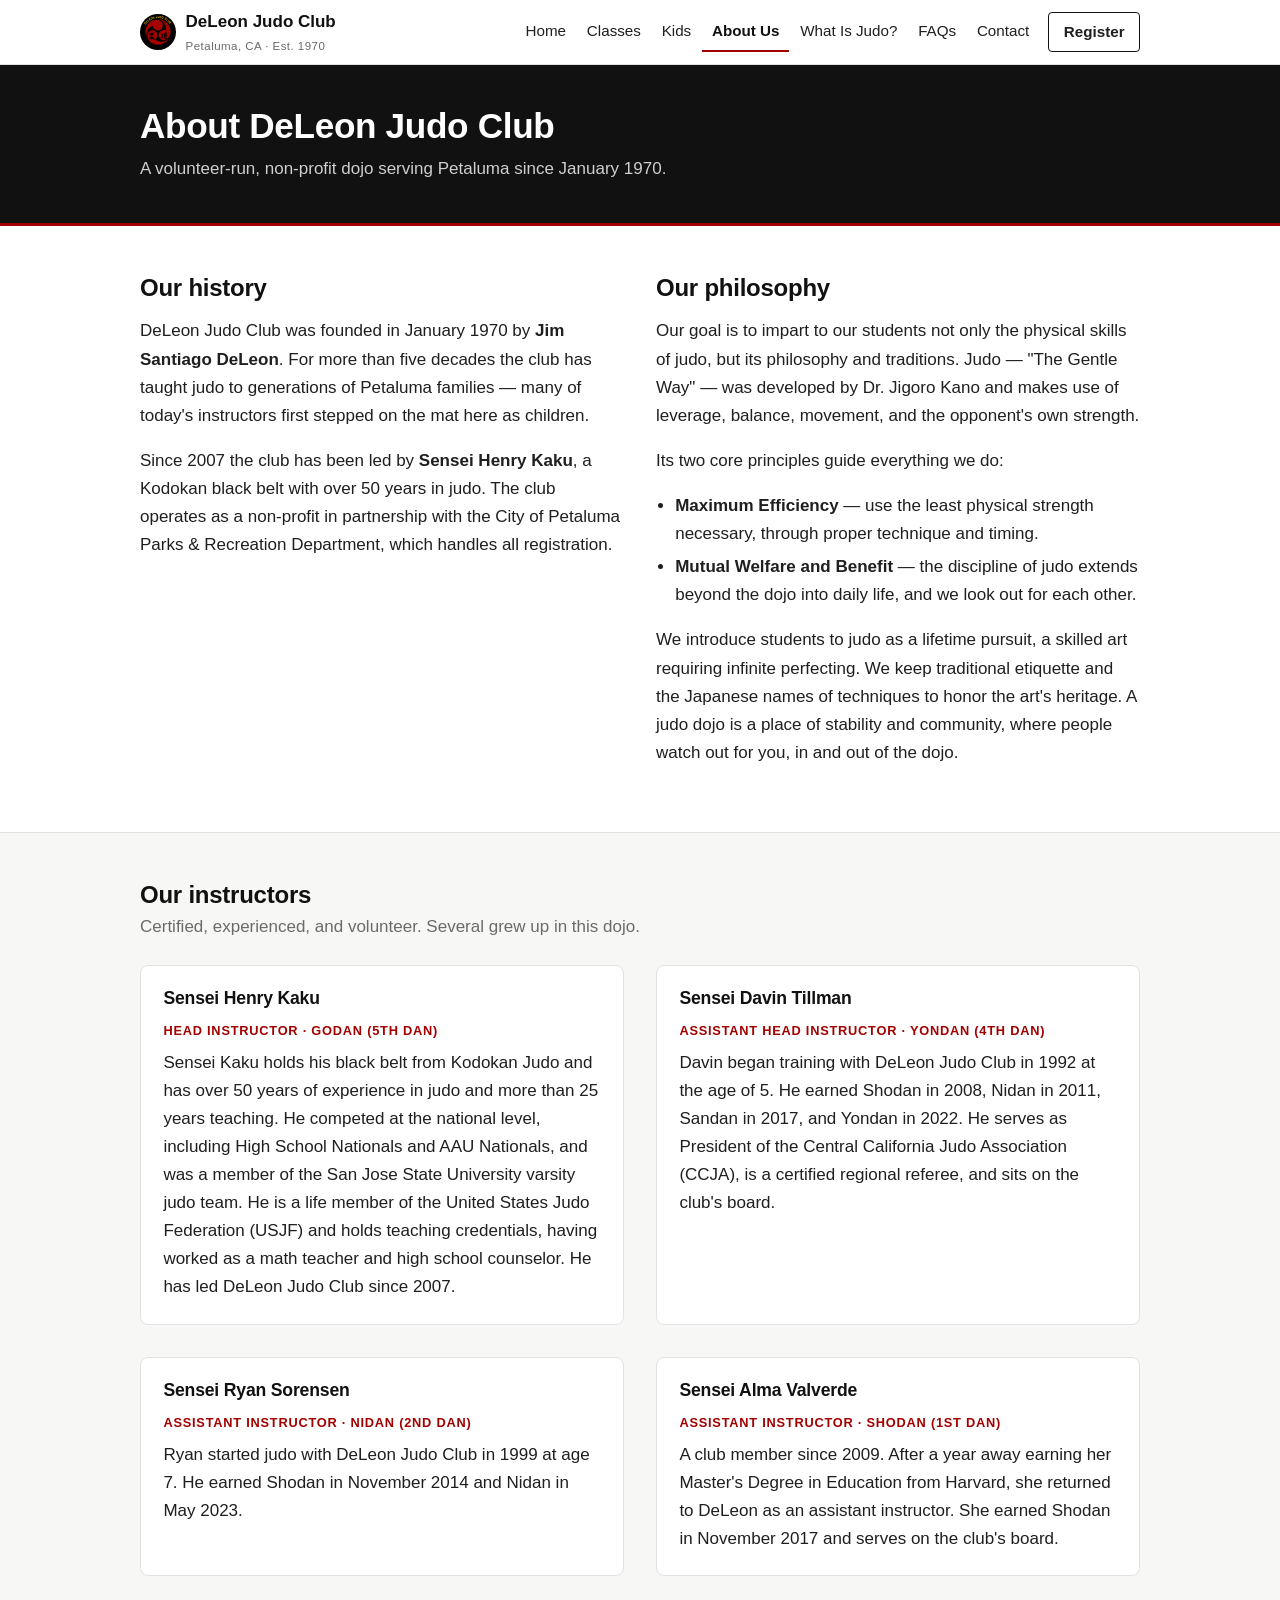
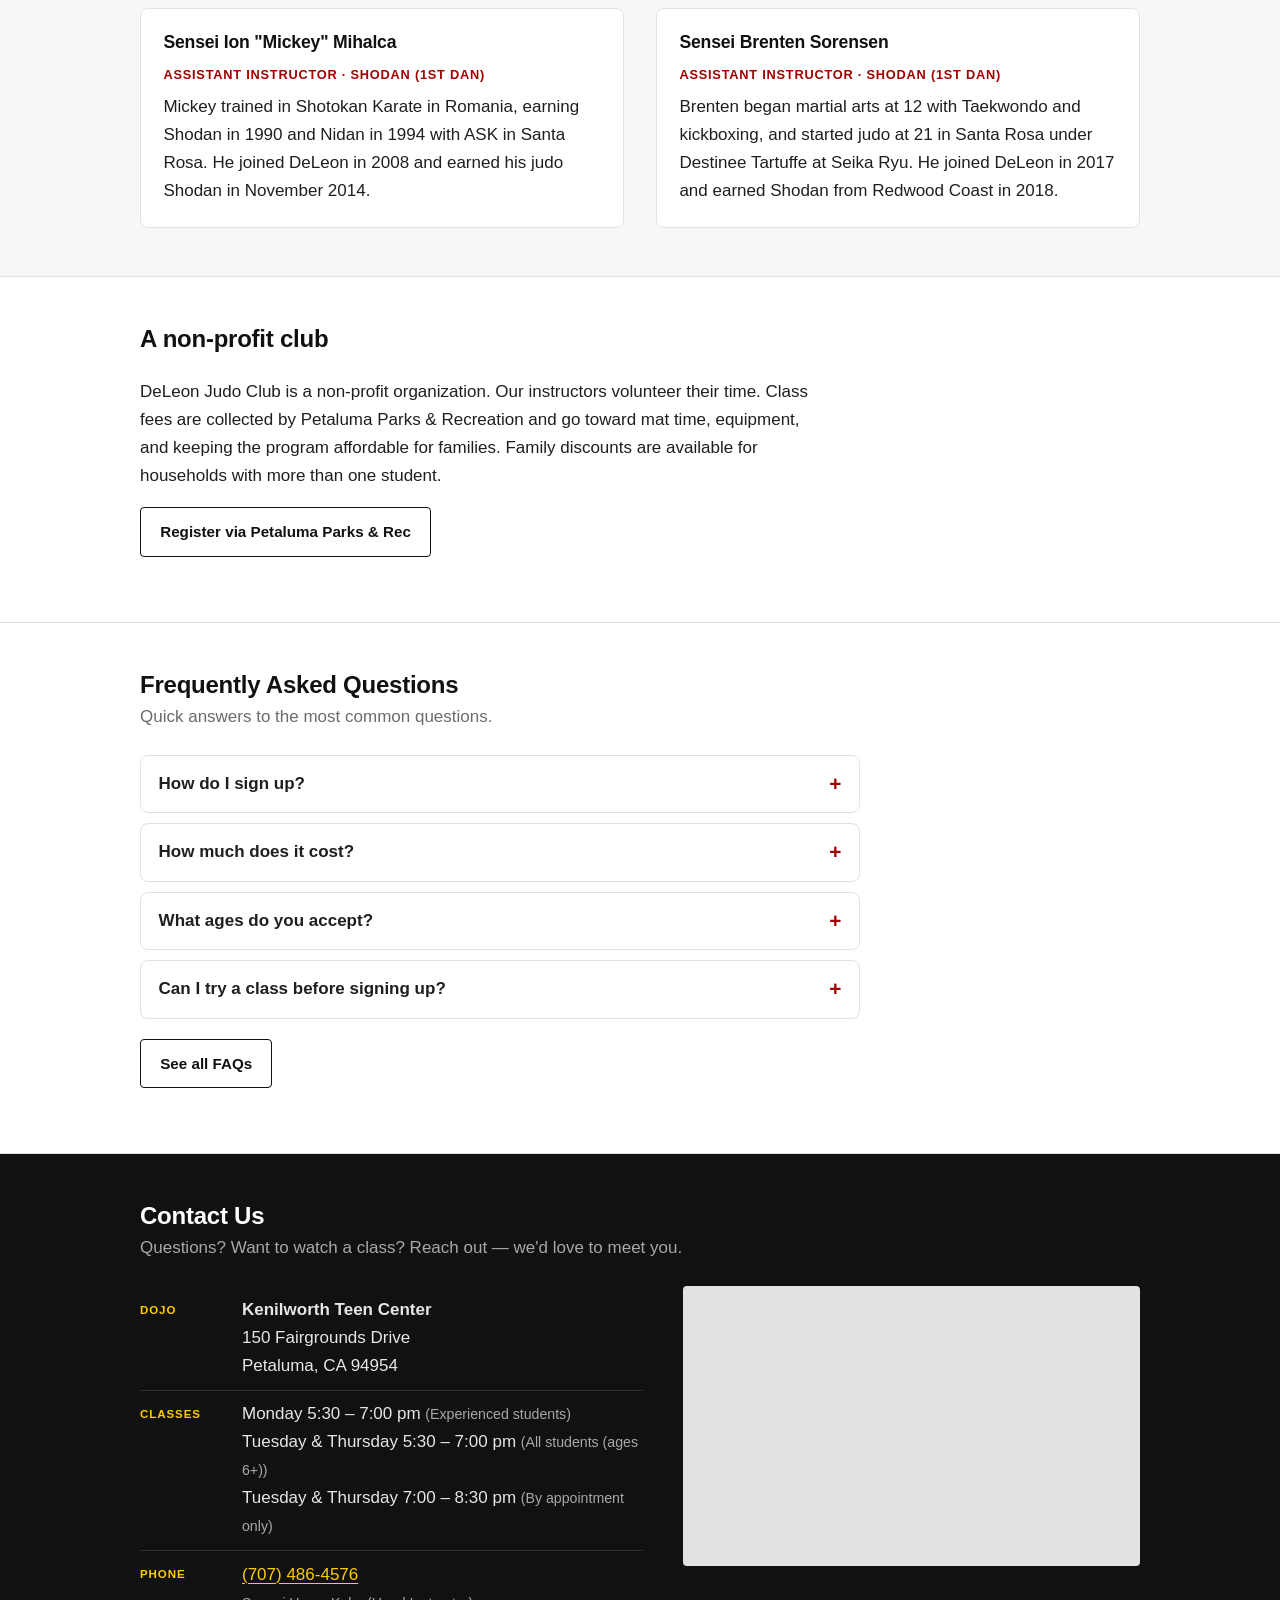
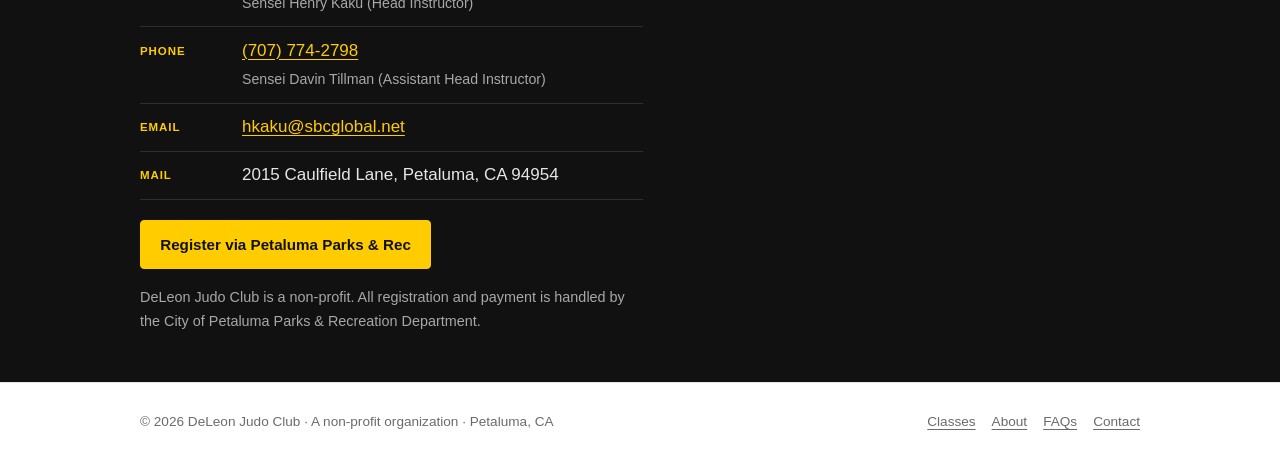
==== about.html @ f579606a "DeLeon Judo Club website: static HTML/CSS/JS" ====
<!DOCTYPE html>
<html lang="en">
<head>
  <meta charset="UTF-8">
  <meta name="viewport" content="width=device-width, initial-scale=1.0">
  <title>About Us — DeLeon Judo Club</title>
  <meta name="description" content="The history, philosophy, and instructors of DeLeon Judo Club, a non-profit judo dojo serving Petaluma, CA since 1970.">
  <link rel="icon" href="public/logo.svg" type="image/svg+xml">
  <link rel="stylesheet" href="css/styles.css">
</head>
<body>

<header class="site-header">
  <div class="wrap">
    <a class="brand" href="index.html">
      <img src="public/logo.svg" alt="DeLeon Judo Club logo">
      <span>DeLeon Judo Club<small>Petaluma, CA · Est. 1970</small></span>
    </a>
    <button class="nav-toggle" aria-expanded="false" aria-controls="site-nav">Menu</button>
    <nav class="site-nav" id="site-nav" aria-label="Main">
      <ul>
        <li><a href="index.html">Home</a></li>
        <li><a href="classes.html">Classes</a></li>
        <li><a href="kids.html">Kids</a></li>
        <li><a href="about.html">About Us</a></li>
        <li><a href="what-is-judo.html">What Is Judo?</a></li>
        <li><a href="faq.html">FAQs</a></li>
        <li><a href="contact.html">Contact</a></li>
        <li><a class="nav-cta" data-register href="https://secure.rec1.com/CA/petaluma-ca/catalog">Register</a></li>
      </ul>
    </nav>
  </div>
</header>

<main>
  <div class="page-head">
    <div class="wrap">
      <h1>About DeLeon Judo Club</h1>
      <p>A volunteer-run, non-profit dojo serving Petaluma since January 1970.</p>
    </div>
  </div>

  <section>
    <div class="wrap">
      <div class="grid grid-2" style="align-items:start">
        <div class="prose">
          <h2>Our history</h2>
          <p>DeLeon Judo Club was founded in January 1970 by <strong>Jim Santiago DeLeon</strong>. For more than five decades the club has taught judo to generations of Petaluma families — many of today's instructors first stepped on the mat here as children.</p>
          <p>Since 2007 the club has been led by <strong>Sensei Henry Kaku</strong>, a Kodokan black belt with over 50 years in judo. The club operates as a non-profit in partnership with the City of Petaluma Parks &amp; Recreation Department, which handles all registration.</p>
        </div>
        <div class="prose">
          <h2>Our philosophy</h2>
          <p>Our goal is to impart to our students not only the physical skills of judo, but its philosophy and traditions. Judo — "The Gentle Way" — was developed by Dr. Jigoro Kano and makes use of leverage, balance, movement, and the opponent's own strength.</p>
          <p>Its two core principles guide everything we do:</p>
          <ul>
            <li><strong>Maximum Efficiency</strong> — use the least physical strength necessary, through proper technique and timing.</li>
            <li><strong>Mutual Welfare and Benefit</strong> — the discipline of judo extends beyond the dojo into daily life, and we look out for each other.</li>
          </ul>
          <p>We introduce students to judo as a lifetime pursuit, a skilled art requiring infinite perfecting. We keep traditional etiquette and the Japanese names of techniques to honor the art's heritage. A judo dojo is a place of stability and community, where people watch out for you, in and out of the dojo.</p>
        </div>
      </div>
    </div>
  </section>

  <section class="alt">
    <div class="wrap">
      <div class="section-title">
        <h2>Our instructors</h2>
        <p>Certified, experienced, and volunteer. Several grew up in this dojo.</p>
      </div>
      <div class="grid grid-2">
        <div class="card">
          <h3>Sensei Henry Kaku</h3>
          <p class="rank">Head Instructor · Godan (5th Dan)</p>
          <p>Sensei Kaku holds his black belt from Kodokan Judo and has over 50 years of experience in judo and more than 25 years teaching. He competed at the national level, including High School Nationals and AAU Nationals, and was a member of the San Jose State University varsity judo team. He is a life member of the United States Judo Federation (USJF) and holds teaching credentials, having worked as a math teacher and high school counselor. He has led DeLeon Judo Club since 2007.</p>
        </div>
        <div class="card">
          <h3>Sensei Davin Tillman</h3>
          <p class="rank">Assistant Head Instructor · Yondan (4th Dan)</p>
          <p>Davin began training with DeLeon Judo Club in 1992 at the age of 5. He earned Shodan in 2008, Nidan in 2011, Sandan in 2017, and Yondan in 2022. He serves as President of the Central California Judo Association (CCJA), is a certified regional referee, and sits on the club's board.</p>
        </div>
        <div class="card">
          <h3>Sensei Ryan Sorensen</h3>
          <p class="rank">Assistant Instructor · Nidan (2nd Dan)</p>
          <p>Ryan started judo with DeLeon Judo Club in 1999 at age 7. He earned Shodan in November 2014 and Nidan in May 2023.</p>
        </div>
        <div class="card">
          <h3>Sensei Alma Valverde</h3>
          <p class="rank">Assistant Instructor · Shodan (1st Dan)</p>
          <p>A club member since 2009. After a year away earning her Master's Degree in Education from Harvard, she returned to DeLeon as an assistant instructor. She earned Shodan in November 2017 and serves on the club's board.</p>
        </div>
        <div class="card">
          <h3>Sensei Ion "Mickey" Mihalca</h3>
          <p class="rank">Assistant Instructor · Shodan (1st Dan)</p>
          <p>Mickey trained in Shotokan Karate in Romania, earning Shodan in 1990 and Nidan in 1994 with ASK in Santa Rosa. He joined DeLeon in 2008 and earned his judo Shodan in November 2014.</p>
        </div>
        <div class="card">
          <h3>Sensei Brenten Sorensen</h3>
          <p class="rank">Assistant Instructor · Shodan (1st Dan)</p>
          <p>Brenten began martial arts at 12 with Taekwondo and kickboxing, and started judo at 21 in Santa Rosa under Destinee Tartuffe at Seika Ryu. He joined DeLeon in 2017 and earned Shodan from Redwood Coast in 2018.</p>
        </div>
      </div>
    </div>
  </section>

  <section>
    <div class="wrap">
      <div class="section-title"><h2>A non-profit club</h2></div>
      <div class="prose">
        <p>DeLeon Judo Club is a non-profit organization. Our instructors volunteer their time. Class fees are collected by Petaluma Parks &amp; Recreation and go toward mat time, equipment, and keeping the program affordable for families. Family discounts are available for households with more than one student.</p>
        <p><a class="btn btn-outline" data-register href="https://secure.rec1.com/CA/petaluma-ca/catalog">Register via Petaluma Parks &amp; Rec</a></p>
      </div>
    </div>
  </section>

  <section id="faq" data-limit="4"></section>
  <section id="contact" class="dark"></section>
</main>

<footer class="site-footer">
  <div class="wrap">
    <div>© <span data-year>2026</span> DeLeon Judo Club · A non-profit organization · Petaluma, CA</div>
    <ul>
      <li><a href="classes.html">Classes</a></li>
      <li><a href="about.html">About</a></li>
      <li><a href="faq.html">FAQs</a></li>
      <li><a href="contact.html">Contact</a></li>
    </ul>
  </div>
</footer>

<script src="js/main.js"></script>
</body>
</html>
---- css/styles.css ----
/* DeLeon Judo Club — styles (minimal) */
:root {
  --red: #a30000;
  --black: #111111;
  --ink: #1f1f1f;
  --muted: #6b6b6b;
  --line: #e2e2e2;
  --bg: #ffffff;
  --bg-soft: #f7f7f5;
  --gold: #ffcc00;
  --max: 1040px;
  --font: -apple-system, "Helvetica Neue", Helvetica, Arial, sans-serif;
}

* { box-sizing: border-box; }
html { scroll-behavior: smooth; }
body {
  margin: 0;
  font-family: var(--font);
  font-size: 17px;
  line-height: 1.65;
  color: var(--ink);
  background: var(--bg);
}
img { max-width: 100%; display: block; }
a { color: var(--red); text-decoration-thickness: 1px; text-underline-offset: 3px; }
a:hover { color: var(--black); }
h1, h2, h3, h4 { line-height: 1.2; margin: 0 0 0.6em; color: var(--black); font-weight: 700; letter-spacing: -0.01em; }
h1 { font-size: 2.2rem; }
h2 { font-size: 1.5rem; }
h3 { font-size: 1.1rem; }
p { margin: 0 0 1em; }
small { color: var(--muted); }
.wrap { max-width: var(--max); margin: 0 auto; padding: 0 1.25rem; }
.muted { color: var(--muted); }
.sr-only { position: absolute; width: 1px; height: 1px; overflow: hidden; clip: rect(0 0 0 0); white-space: nowrap; }

/* Buttons */
.btn {
  display: inline-block;
  padding: 0.7rem 1.2rem;
  border-radius: 4px;
  font-weight: 600;
  font-size: 0.95rem;
  text-decoration: none;
  border: 1px solid var(--red);
  background: var(--red);
  color: #fff;
  transition: background 0.15s, color 0.15s;
}
.btn:hover { background: #7a0000; border-color: #7a0000; color: #fff; }
.btn.btn-outline { background: transparent; color: var(--black); border-color: var(--black); }
.btn.btn-outline:hover { background: var(--black); color: #fff; }
.btn.btn-gold { background: var(--gold); border-color: var(--gold); color: var(--black); }
.btn.btn-gold:hover { background: #e6b800; border-color: #e6b800; color: var(--black); }

/* Header / nav */
.site-header { background: var(--bg); border-bottom: 1px solid var(--line); position: sticky; top: 0; z-index: 50; }
.site-header .wrap { display: flex; align-items: center; justify-content: space-between; gap: 1rem; min-height: 64px; }
.brand { display: flex; align-items: center; gap: 0.6rem; color: var(--black); text-decoration: none; font-weight: 700; }
.brand img { width: 36px; height: 36px; }
.brand span small { display: block; font-weight: 400; font-size: 0.72rem; color: var(--muted); letter-spacing: 0.04em; }
.nav-toggle { display: none; background: none; border: 1px solid var(--line); color: var(--black); padding: 0.35rem 0.7rem; border-radius: 4px; font-size: 0.9rem; cursor: pointer; }
.site-nav ul { list-style: none; margin: 0; padding: 0; display: flex; gap: 0.1rem; align-items: center; }
.site-nav a { display: block; padding: 0.4rem 0.6rem; color: var(--ink); text-decoration: none; font-size: 0.95rem; border-bottom: 2px solid transparent; }
.site-nav a:hover { color: var(--black); }
.site-nav a[aria-current="page"] { border-bottom-color: var(--red); color: var(--black); font-weight: 600; }
.site-nav a.nav-cta { margin-left: 0.5rem; border: 1px solid var(--black); border-radius: 4px; padding: 0.4rem 0.9rem; font-weight: 600; }
.site-nav a.nav-cta:hover { background: var(--black); color: #fff; }

@media (max-width: 860px) {
  .nav-toggle { display: inline-block; }
  .site-nav { display: none; width: 100%; }
  .site-nav.open { display: block; }
  .site-header .wrap { flex-wrap: wrap; padding-bottom: 0.5rem; }
  .site-nav ul { flex-direction: column; align-items: stretch; padding-bottom: 0.5rem; }
  .site-nav a[aria-current="page"] { border-bottom-color: transparent; }
  .site-nav a.nav-cta { margin: 0.5rem 0 0; text-align: center; }
}

/* Hero */
.hero { background: var(--black); color: #fff; padding: 4rem 0; }
.hero .wrap { display: grid; grid-template-columns: 1fr auto; gap: 2.5rem; align-items: center; }
.hero h1 { color: #fff; font-size: clamp(2rem, 4.5vw, 2.9rem); max-width: 720px; margin-bottom: 0.75rem; }
.hero .lead { font-size: 1.15rem; max-width: 600px; color: #cfcfcf; }
.hero .eyebrow { color: var(--gold); text-transform: uppercase; letter-spacing: 0.12em; font-size: 0.75rem; font-weight: 600; margin-bottom: 1rem; }
.hero .actions { display: flex; gap: 0.6rem; flex-wrap: wrap; margin-top: 1.5rem; }
.hero .actions .btn-outline { color: #fff; border-color: #fff; }
.hero .actions .btn-outline:hover { background: #fff; color: var(--black); }
.hero img.hero-logo { width: 180px; height: 180px; }
@media (max-width: 700px) { .hero .wrap { grid-template-columns: 1fr; } .hero img.hero-logo { width: 110px; height: 110px; order: -1; } }

/* Page header (interior pages) */
.page-head { background: var(--black); color: #fff; padding: 2.5rem 0; border-bottom: 3px solid var(--red); }
.page-head h1 { margin: 0; color: #fff; }
.page-head p { margin: 0.5rem 0 0; color: #cfcfcf; max-width: 640px; }

/* Sections */
section { padding: 3rem 0; border-bottom: 1px solid var(--line); }
section:last-child { border-bottom: 0; }
section.alt { background: var(--bg-soft); }
section.dark { background: var(--black); color: #e6e6e6; }
section.dark h2, section.dark h3 { color: #fff; }
section.dark a { color: var(--gold); }
section.dark .muted, section.dark .section-title p { color: #a8a8a8; }
section.dark .contact-list li { border-color: rgba(255,255,255,0.12); }
section.dark .contact-list li span:first-child { color: var(--gold); }
.section-title { margin-bottom: 1.5rem; }
.section-title h2 { margin-bottom: 0.2rem; }
.section-title p { color: var(--muted); margin: 0; }
.prose { max-width: 680px; }
.prose ul, .prose ol { padding-left: 1.2rem; }
.prose li { margin-bottom: 0.35rem; }

.grid { display: grid; gap: 2rem; }
.grid-2 { grid-template-columns: repeat(2, 1fr); }
.grid-3 { grid-template-columns: repeat(3, 1fr); }
@media (max-width: 860px) { .grid-3 { grid-template-columns: repeat(2, 1fr); } }
@media (max-width: 600px) { .grid-2, .grid-3 { grid-template-columns: 1fr; } }

.card { background: var(--bg); border: 1px solid var(--line); border-radius: 8px; padding: 1.4rem; }
.card h3 { margin-top: 0; }
.card .rank { color: var(--red); font-weight: 600; font-size: 0.8rem; text-transform: uppercase; letter-spacing: 0.06em; margin-bottom: 0.5rem; }
.card p:last-child { margin-bottom: 0; }


/* Callouts */
.callout { border-left: 3px solid var(--red); padding: 0.25rem 0 0.25rem 1rem; margin: 1.5rem 0; color: var(--ink); }
.callout p:last-child { margin-bottom: 0; }

/* Schedule table */
.schedule { width: 100%; border-collapse: collapse; }
.schedule th, .schedule td { padding: 0.75rem 0.5rem; text-align: left; border-bottom: 1px solid var(--line); vertical-align: top; }
.schedule { border: 1px solid var(--line); border-radius: 8px; overflow: hidden; }
.schedule th { background: var(--black); color: #fff; font-size: 0.8rem; text-transform: uppercase; letter-spacing: 0.06em; font-weight: 600; }
.schedule th, .schedule td { padding-left: 1rem; padding-right: 1rem; }
.schedule tr:last-child td { border-bottom: 0; }
.schedule td strong { color: var(--black); }
.table-wrap { overflow-x: auto; }

/* Quote */
blockquote.quote { margin: 0; padding: 0 0 0 1.25rem; border-left: 3px solid var(--red); font-size: 1.15rem; color: var(--ink); }
blockquote.quote cite { display: block; margin-top: 0.75rem; font-style: normal; font-size: 0.9rem; color: var(--muted); }

/* Steps */
.steps { list-style: none; padding: 0; margin: 0; counter-reset: step; display: grid; gap: 1.25rem; max-width: 680px; }
.steps li { counter-increment: step; display: grid; grid-template-columns: 36px 1fr; gap: 0.75rem; align-items: start; }
.steps li::before { content: counter(step); display: grid; place-items: center; width: 30px; height: 30px; border-radius: 50%; background: var(--red); color: #fff; font-weight: 700; font-size: 0.9rem; }
.steps h3 { margin: 0.1rem 0 0.2rem; }
.steps p { margin: 0; }

/* FAQ accordion */
.faq-list { max-width: 720px; }
.faq-item { border: 1px solid var(--line); border-radius: 8px; margin-bottom: 0.6rem; background: var(--bg); }
.faq-item summary { cursor: pointer; padding: 0.9rem 1.1rem; font-weight: 600; list-style: none; display: flex; justify-content: space-between; align-items: center; gap: 1rem; }
.faq-item summary::-webkit-details-marker { display: none; }
.faq-item summary::after { content: "+"; color: var(--red); font-size: 1.3rem; line-height: 1; flex-shrink: 0; }
.faq-item[open] summary::after { content: "\2013"; }
.faq-item .faq-body { padding: 0 1.1rem 1rem; color: var(--ink); }
.faq-body p:last-child { margin-bottom: 0; }

/* Contact block */
.contact-grid { display: grid; grid-template-columns: 1.1fr 1fr; gap: 2.5rem; }
@media (max-width: 760px) { .contact-grid { grid-template-columns: 1fr; } }
.contact-list { list-style: none; padding: 0; margin: 0 0 1.25rem; }
.contact-list li { padding: 0.6rem 0; border-bottom: 1px solid var(--line); display: grid; grid-template-columns: 90px 1fr; gap: 0.75rem; }
.contact-list li span:first-child { color: var(--muted); font-weight: 600; text-transform: uppercase; font-size: 0.72rem; letter-spacing: 0.08em; padding-top: 0.3rem; }
.map-embed { border: 0; width: 100%; height: 280px; border-radius: 4px; background: var(--line); }

/* Footer */
.site-footer { padding: 1.75rem 0; font-size: 0.85rem; color: var(--muted); border-top: 1px solid var(--line); }
.site-footer .wrap { display: flex; justify-content: space-between; flex-wrap: wrap; gap: 1rem; }
.site-footer a { color: var(--muted); }
.site-footer ul { list-style: none; padding: 0; margin: 0; display: flex; gap: 1rem; flex-wrap: wrap; }

/* Stats strip (kept for compatibility; unused on home now) */
.stats { display: grid; grid-template-columns: repeat(3, 1fr); gap: 2rem; }
.stats strong { display: block; font-size: 1.6rem; color: var(--black); line-height: 1; margin-bottom: 0.25rem; }
.stats span { color: var(--muted); font-size: 0.9rem; }
@media (max-width: 600px) { .stats { grid-template-columns: 1fr; } }

section.dark small { color: #a8a8a8; }
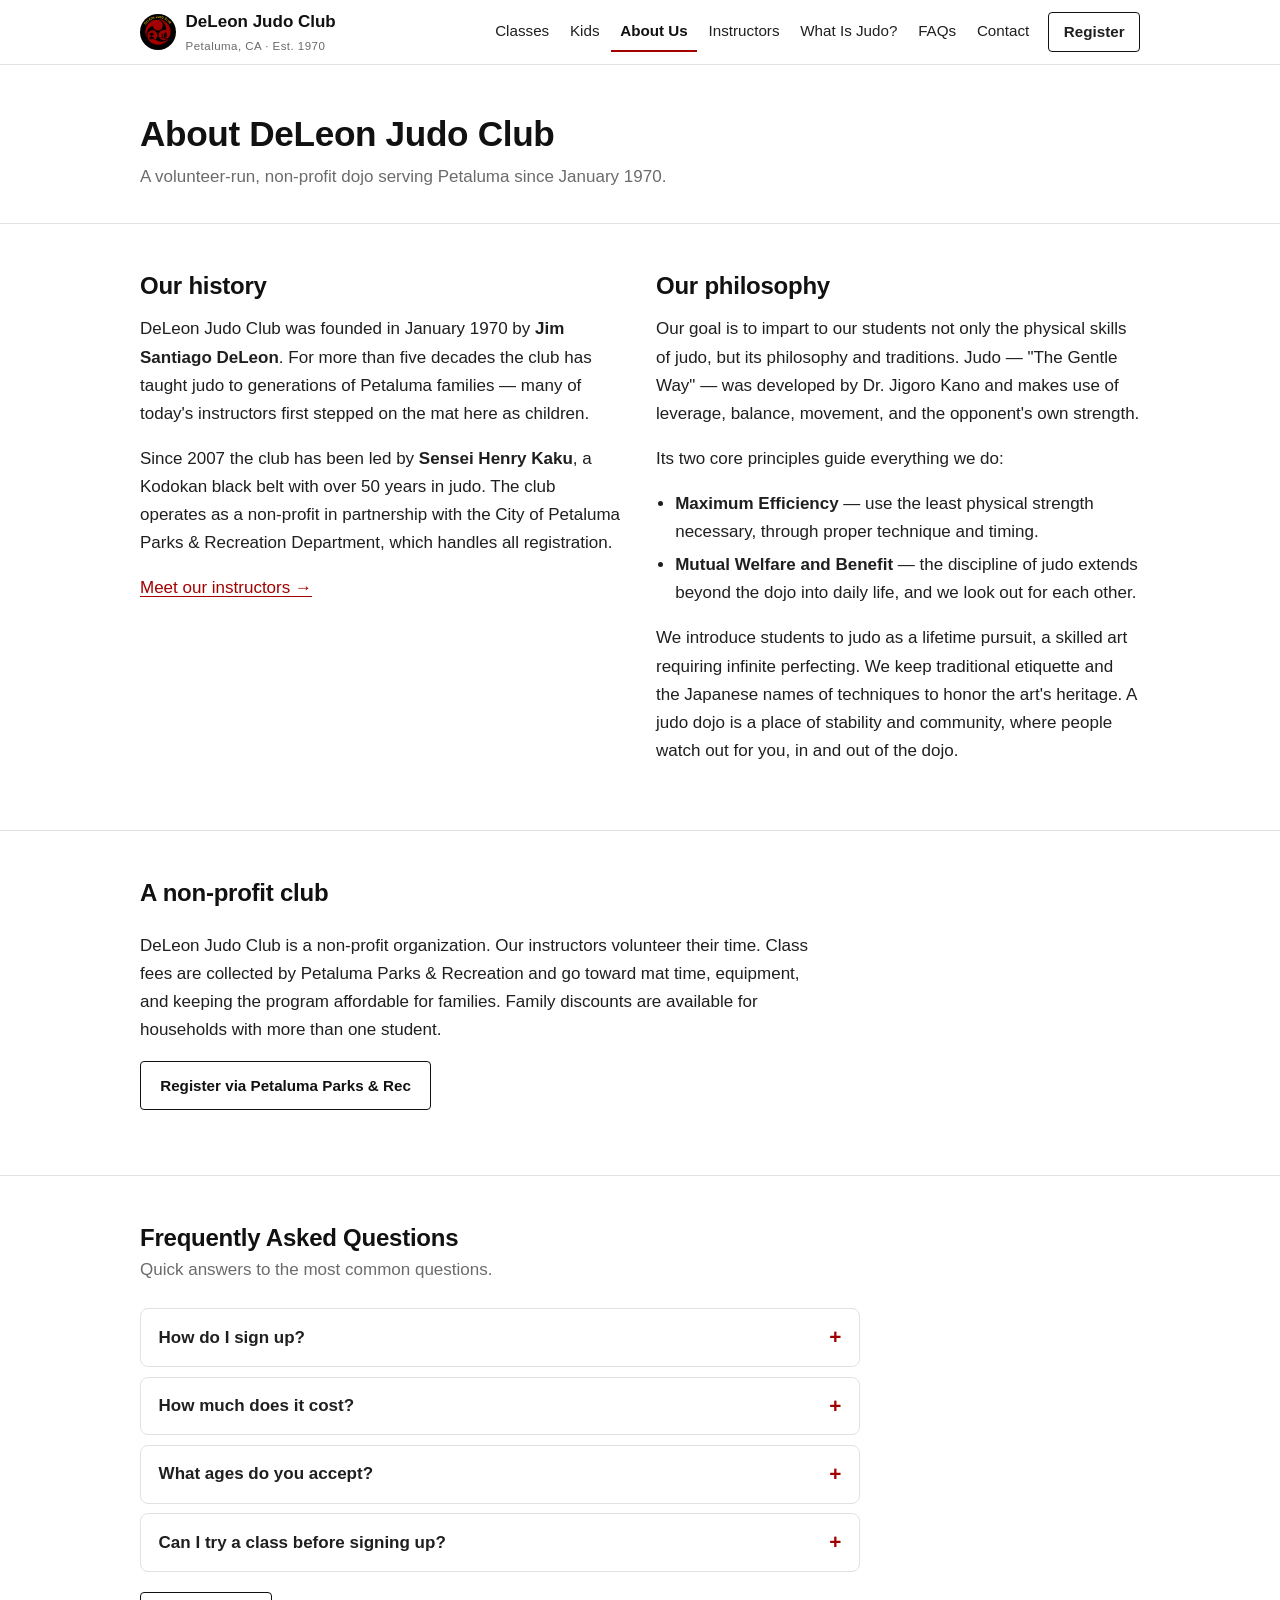
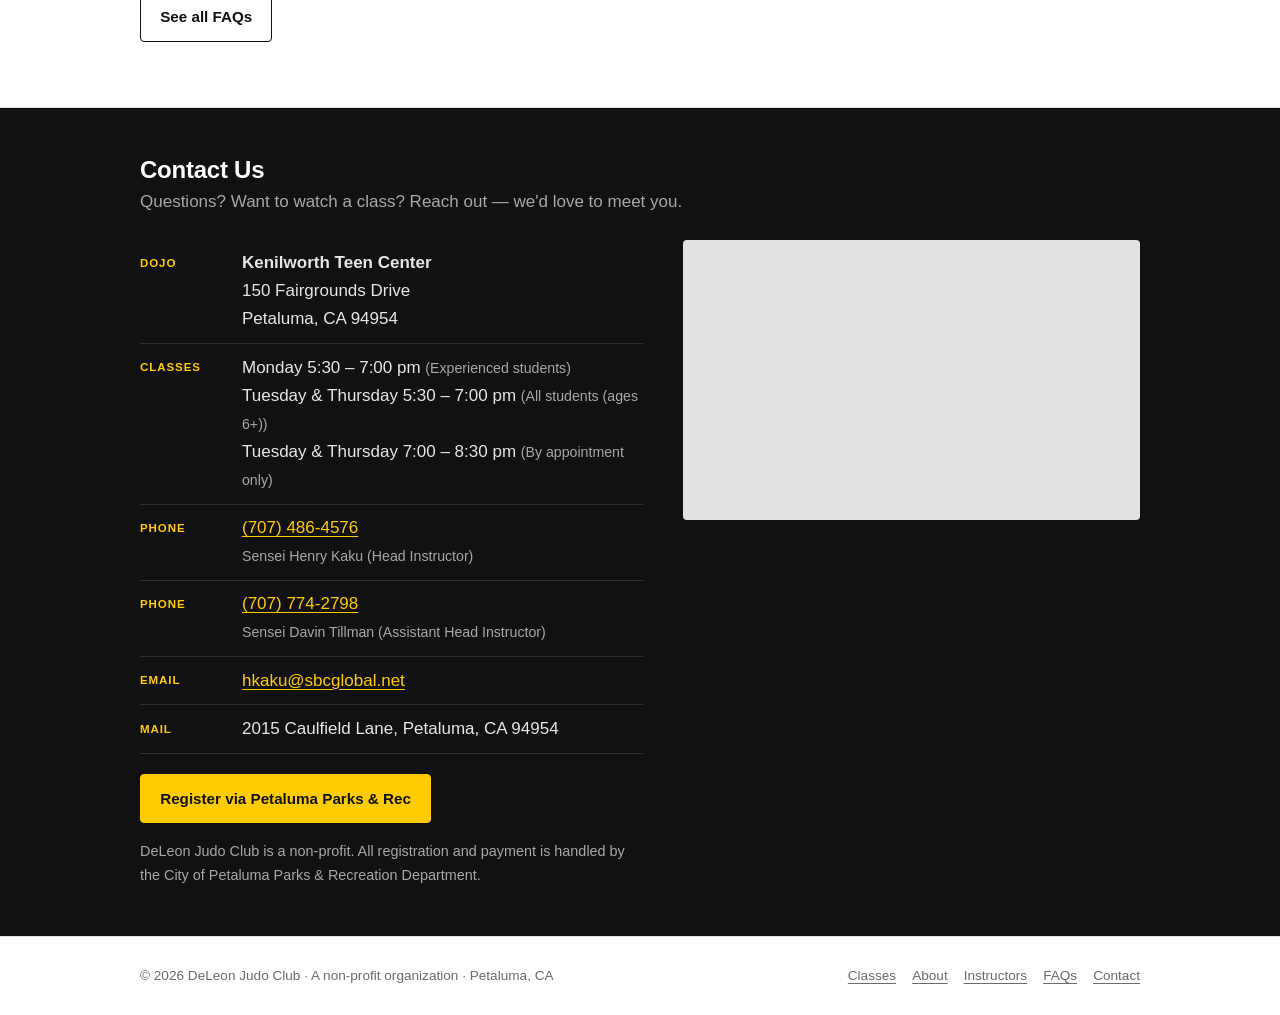
==== commit 79c05dc4: "Add Instructors page; drop Home nav link (logo links home)" ====
--- a/about.html
+++ b/about.html
@@ -4,7 +4,7 @@
   <meta charset="UTF-8">
   <meta name="viewport" content="width=device-width, initial-scale=1.0">
   <title>About Us — DeLeon Judo Club</title>
-  <meta name="description" content="The history, philosophy, and instructors of DeLeon Judo Club, a non-profit judo dojo serving Petaluma, CA since 1970.">
+  <meta name="description" content="The history and philosophy of DeLeon Judo Club, a non-profit judo dojo serving Petaluma, CA since 1970.">
   <link rel="icon" href="public/logo.svg" type="image/svg+xml">
   <link rel="stylesheet" href="css/styles.css">
 </head>
@@ -19,10 +19,10 @@
     <button class="nav-toggle" aria-expanded="false" aria-controls="site-nav">Menu</button>
     <nav class="site-nav" id="site-nav" aria-label="Main">
       <ul>
-        <li><a href="index.html">Home</a></li>
         <li><a href="classes.html">Classes</a></li>
         <li><a href="kids.html">Kids</a></li>
         <li><a href="about.html">About Us</a></li>
+        <li><a href="instructors.html">Instructors</a></li>
         <li><a href="what-is-judo.html">What Is Judo?</a></li>
         <li><a href="faq.html">FAQs</a></li>
         <li><a href="contact.html">Contact</a></li>
@@ -47,6 +47,7 @@
           <h2>Our history</h2>
           <p>DeLeon Judo Club was founded in January 1970 by <strong>Jim Santiago DeLeon</strong>. For more than five decades the club has taught judo to generations of Petaluma families — many of today's instructors first stepped on the mat here as children.</p>
           <p>Since 2007 the club has been led by <strong>Sensei Henry Kaku</strong>, a Kodokan black belt with over 50 years in judo. The club operates as a non-profit in partnership with the City of Petaluma Parks &amp; Recreation Department, which handles all registration.</p>
+          <p><a href="instructors.html">Meet our instructors →</a></p>
         </div>
         <div class="prose">
           <h2>Our philosophy</h2>
@@ -62,46 +63,6 @@
     </div>
   </section>
 
-  <section class="alt">
-    <div class="wrap">
-      <div class="section-title">
-        <h2>Our instructors</h2>
-        <p>Certified, experienced, and volunteer. Several grew up in this dojo.</p>
-      </div>
-      <div class="grid grid-2">
-        <div class="card">
-          <h3>Sensei Henry Kaku</h3>
-          <p class="rank">Head Instructor · Godan (5th Dan)</p>
-          <p>Sensei Kaku holds his black belt from Kodokan Judo and has over 50 years of experience in judo and more than 25 years teaching. He competed at the national level, including High School Nationals and AAU Nationals, and was a member of the San Jose State University varsity judo team. He is a life member of the United States Judo Federation (USJF) and holds teaching credentials, having worked as a math teacher and high school counselor. He has led DeLeon Judo Club since 2007.</p>
-        </div>
-        <div class="card">
-          <h3>Sensei Davin Tillman</h3>
-          <p class="rank">Assistant Head Instructor · Yondan (4th Dan)</p>
-          <p>Davin began training with DeLeon Judo Club in 1992 at the age of 5. He earned Shodan in 2008, Nidan in 2011, Sandan in 2017, and Yondan in 2022. He serves as President of the Central California Judo Association (CCJA), is a certified regional referee, and sits on the club's board.</p>
-        </div>
-        <div class="card">
-          <h3>Sensei Ryan Sorensen</h3>
-          <p class="rank">Assistant Instructor · Nidan (2nd Dan)</p>
-          <p>Ryan started judo with DeLeon Judo Club in 1999 at age 7. He earned Shodan in November 2014 and Nidan in May 2023.</p>
-        </div>
-        <div class="card">
-          <h3>Sensei Alma Valverde</h3>
-          <p class="rank">Assistant Instructor · Shodan (1st Dan)</p>
-          <p>A club member since 2009. After a year away earning her Master's Degree in Education from Harvard, she returned to DeLeon as an assistant instructor. She earned Shodan in November 2017 and serves on the club's board.</p>
-        </div>
-        <div class="card">
-          <h3>Sensei Ion "Mickey" Mihalca</h3>
-          <p class="rank">Assistant Instructor · Shodan (1st Dan)</p>
-          <p>Mickey trained in Shotokan Karate in Romania, earning Shodan in 1990 and Nidan in 1994 with ASK in Santa Rosa. He joined DeLeon in 2008 and earned his judo Shodan in November 2014.</p>
-        </div>
-        <div class="card">
-          <h3>Sensei Brenten Sorensen</h3>
-          <p class="rank">Assistant Instructor · Shodan (1st Dan)</p>
-          <p>Brenten began martial arts at 12 with Taekwondo and kickboxing, and started judo at 21 in Santa Rosa under Destinee Tartuffe at Seika Ryu. He joined DeLeon in 2017 and earned Shodan from Redwood Coast in 2018.</p>
-        </div>
-      </div>
-    </div>
-  </section>
 
   <section>
     <div class="wrap">
@@ -123,6 +84,7 @@
     <ul>
       <li><a href="classes.html">Classes</a></li>
       <li><a href="about.html">About</a></li>
+      <li><a href="instructors.html">Instructors</a></li>
       <li><a href="faq.html">FAQs</a></li>
       <li><a href="contact.html">Contact</a></li>
     </ul>
--- a/css/styles.css
+++ b/css/styles.css
@@ -79,21 +79,19 @@
 }
 
 /* Hero */
-.hero { background: var(--black); color: #fff; padding: 4rem 0; }
+.hero { padding: 4.5rem 0 3.5rem; border-bottom: 1px solid var(--line); }
 .hero .wrap { display: grid; grid-template-columns: 1fr auto; gap: 2.5rem; align-items: center; }
-.hero h1 { color: #fff; font-size: clamp(2rem, 4.5vw, 2.9rem); max-width: 720px; margin-bottom: 0.75rem; }
-.hero .lead { font-size: 1.15rem; max-width: 600px; color: #cfcfcf; }
-.hero .eyebrow { color: var(--gold); text-transform: uppercase; letter-spacing: 0.12em; font-size: 0.75rem; font-weight: 600; margin-bottom: 1rem; }
+.hero h1 { font-size: clamp(2rem, 4.5vw, 2.9rem); max-width: 720px; margin-bottom: 0.75rem; }
+.hero .lead { font-size: 1.15rem; max-width: 600px; color: var(--muted); }
+.hero .eyebrow { color: var(--red); text-transform: uppercase; letter-spacing: 0.12em; font-size: 0.75rem; font-weight: 600; margin-bottom: 1rem; }
 .hero .actions { display: flex; gap: 0.6rem; flex-wrap: wrap; margin-top: 1.5rem; }
-.hero .actions .btn-outline { color: #fff; border-color: #fff; }
-.hero .actions .btn-outline:hover { background: #fff; color: var(--black); }
-.hero img.hero-logo { width: 180px; height: 180px; }
-@media (max-width: 700px) { .hero .wrap { grid-template-columns: 1fr; } .hero img.hero-logo { width: 110px; height: 110px; order: -1; } }
+.hero img.hero-logo { width: 160px; height: 160px; }
+@media (max-width: 700px) { .hero .wrap { grid-template-columns: 1fr; } .hero img.hero-logo { width: 100px; height: 100px; order: -1; } }
 
 /* Page header (interior pages) */
-.page-head { background: var(--black); color: #fff; padding: 2.5rem 0; border-bottom: 3px solid var(--red); }
-.page-head h1 { margin: 0; color: #fff; }
-.page-head p { margin: 0.5rem 0 0; color: #cfcfcf; max-width: 640px; }
+.page-head { padding: 3rem 0 2rem; border-bottom: 1px solid var(--line); }
+.page-head h1 { margin: 0; }
+.page-head p { margin: 0.5rem 0 0; color: var(--muted); max-width: 640px; }
 
 /* Sections */
 section { padding: 3rem 0; border-bottom: 1px solid var(--line); }
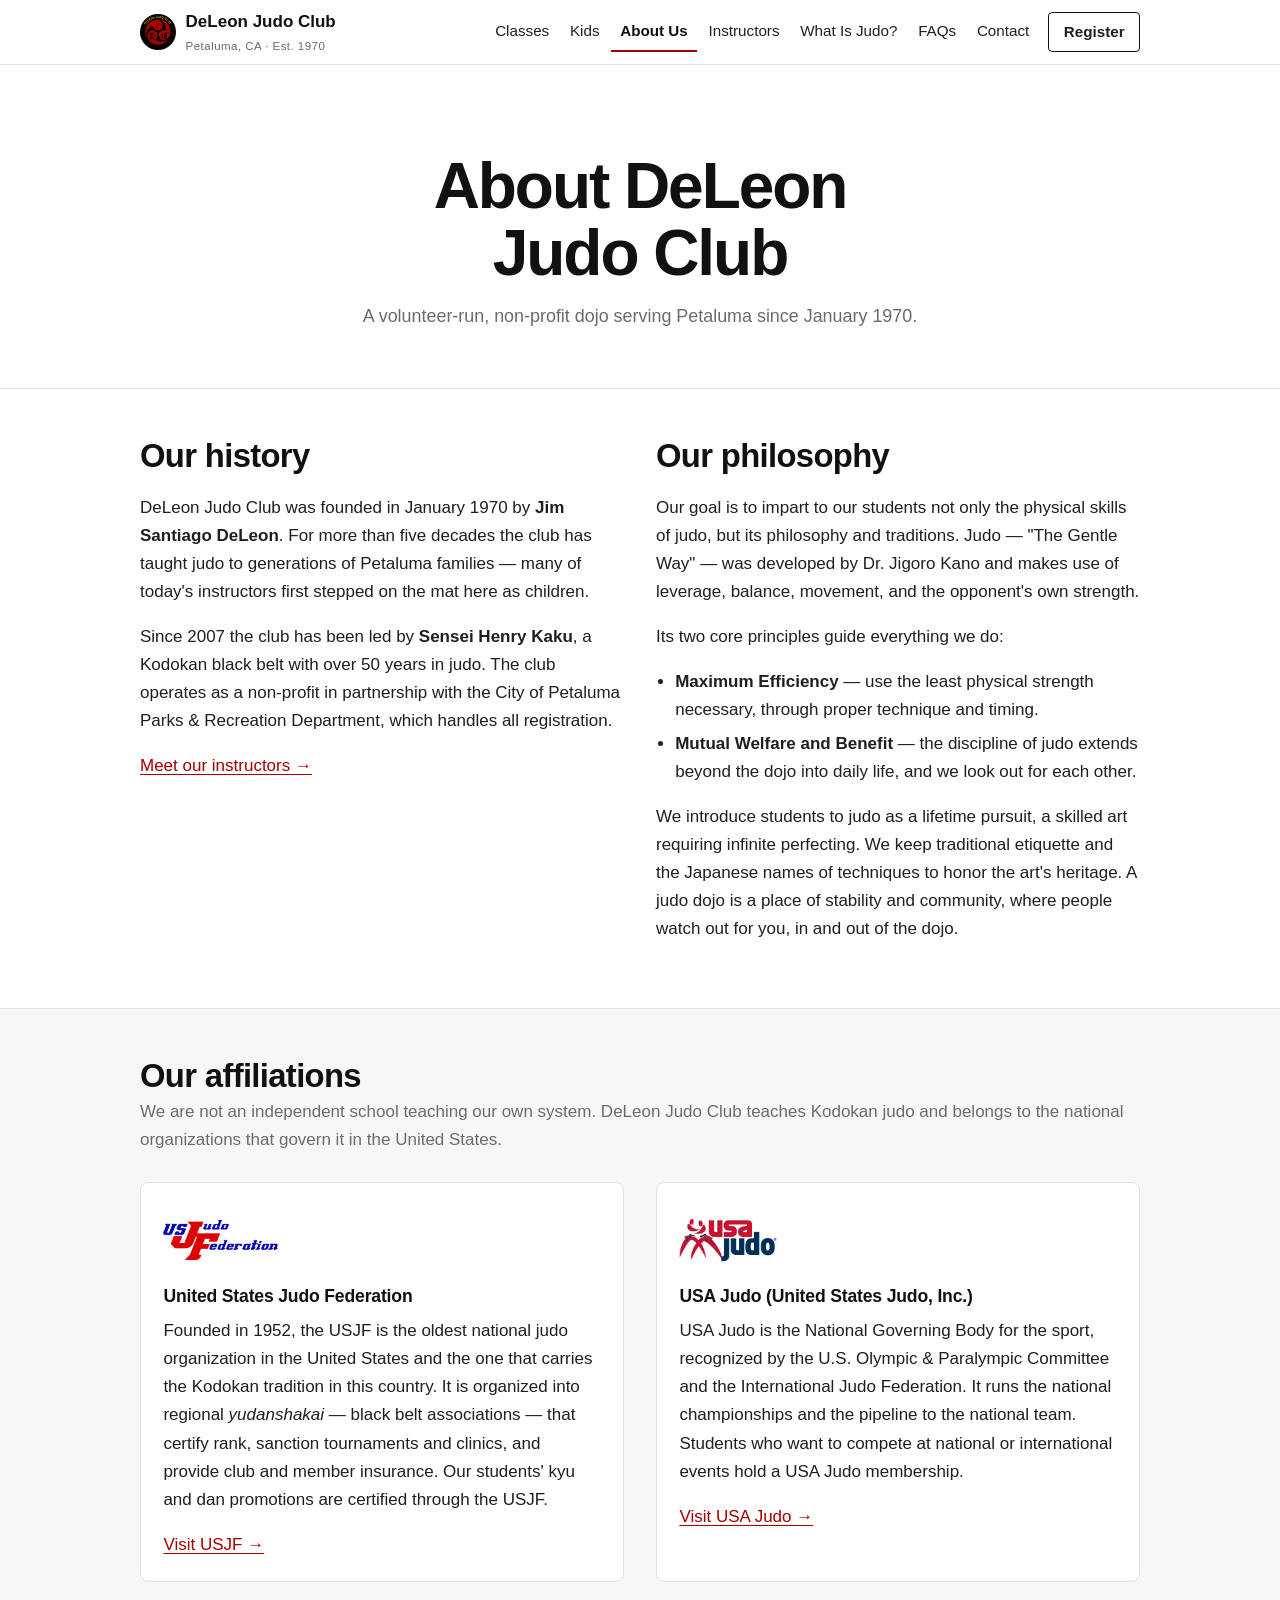
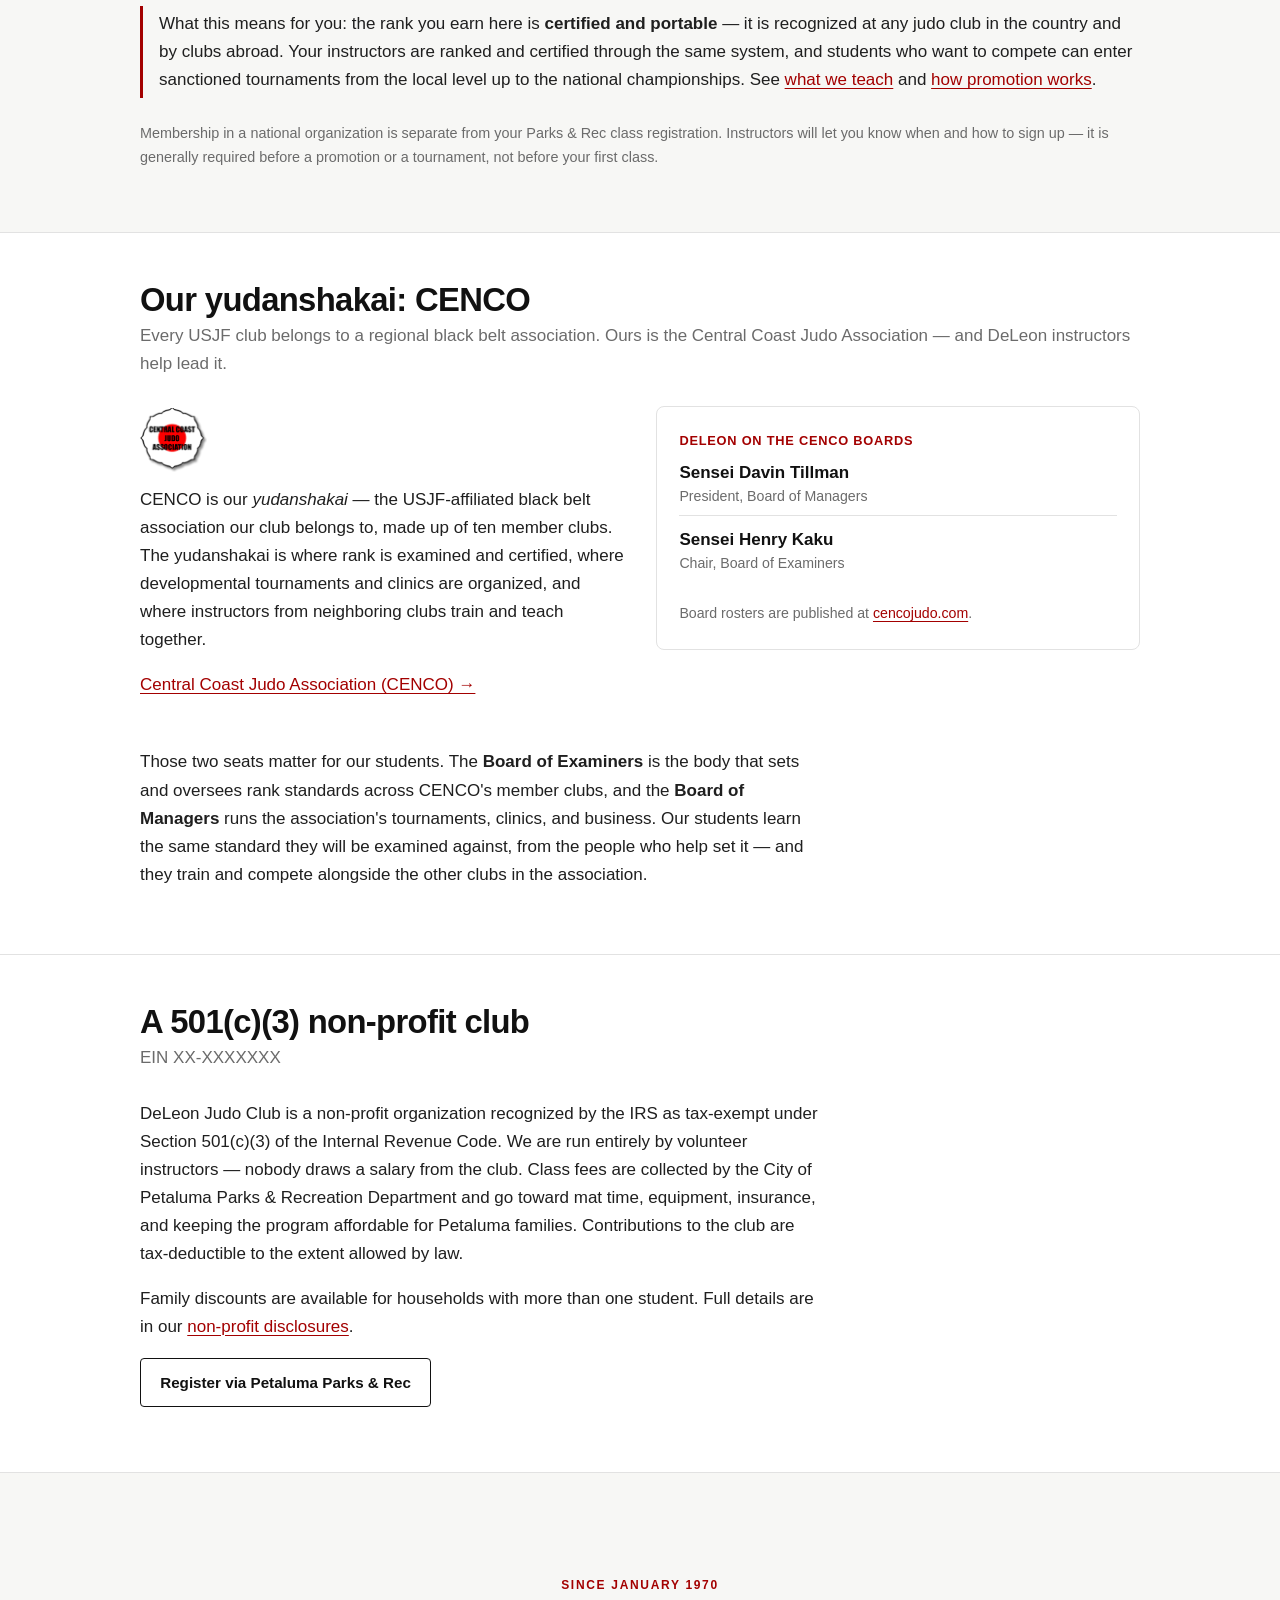
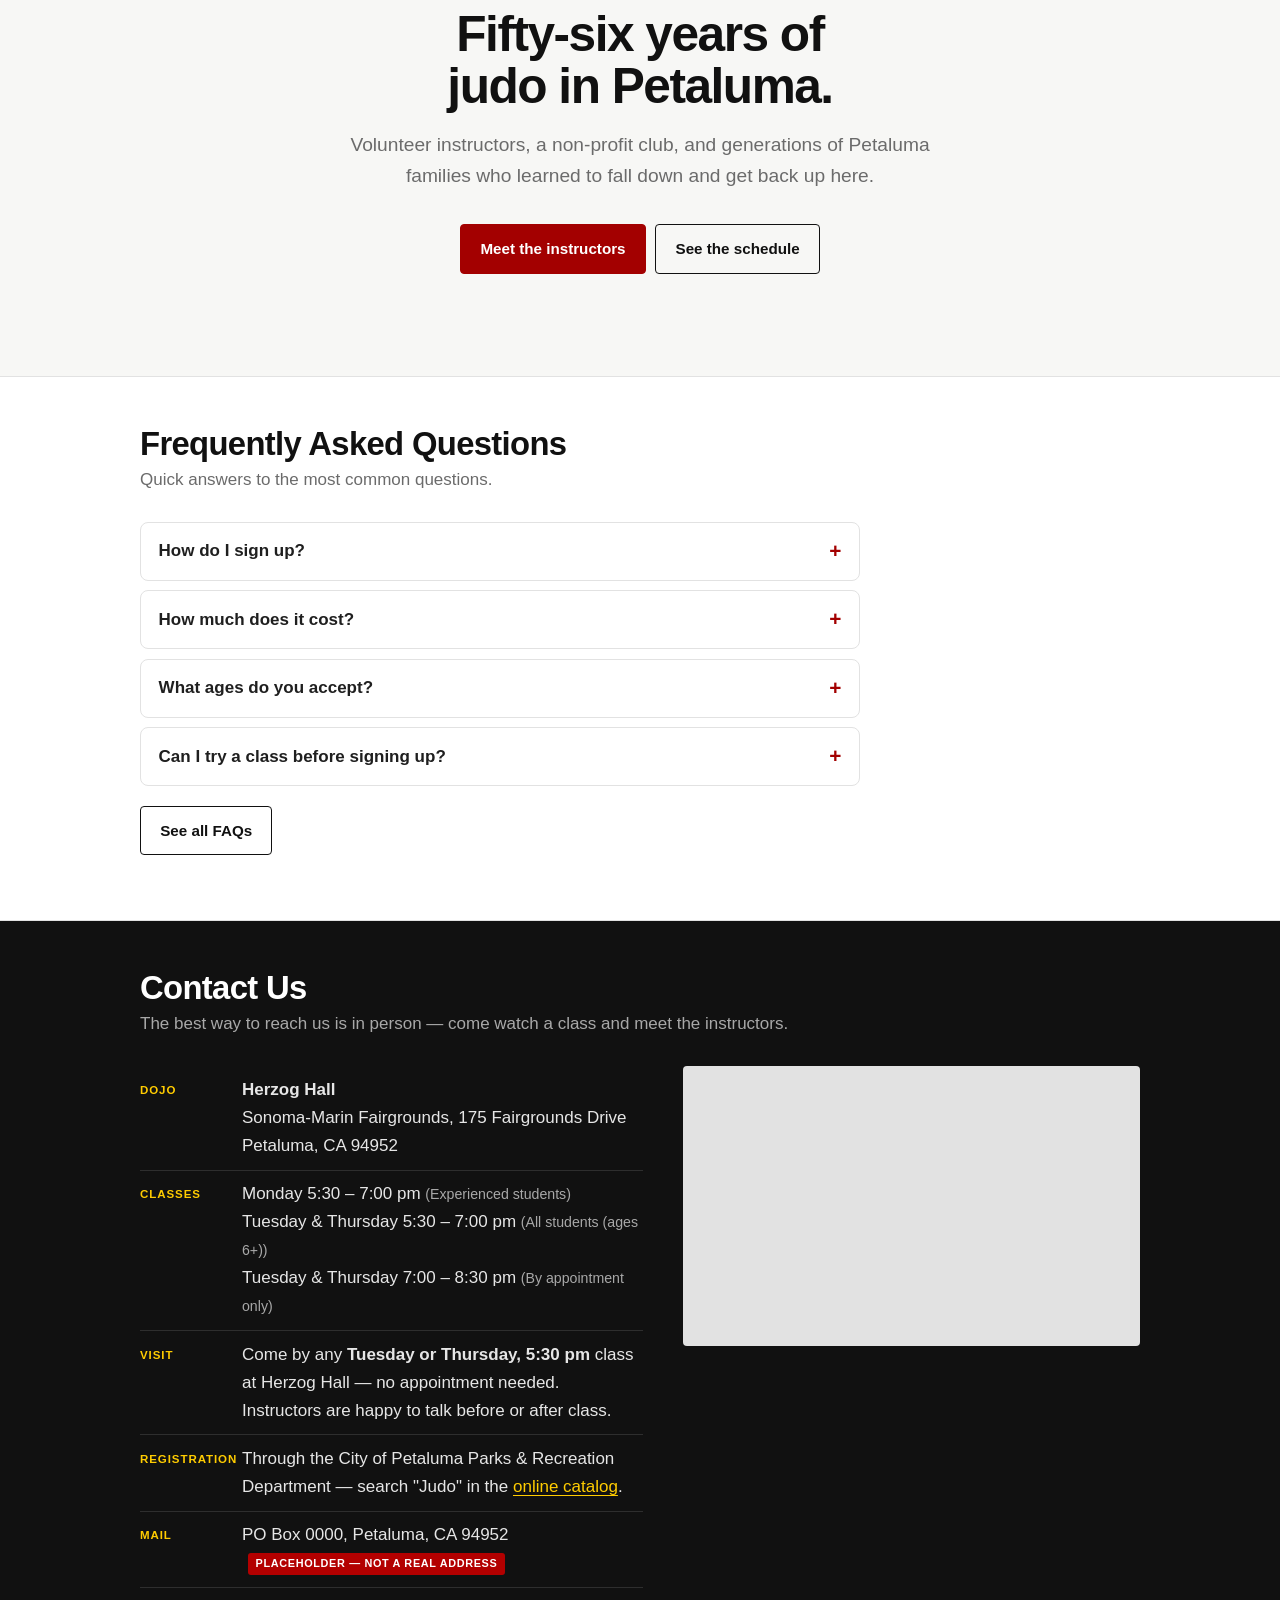
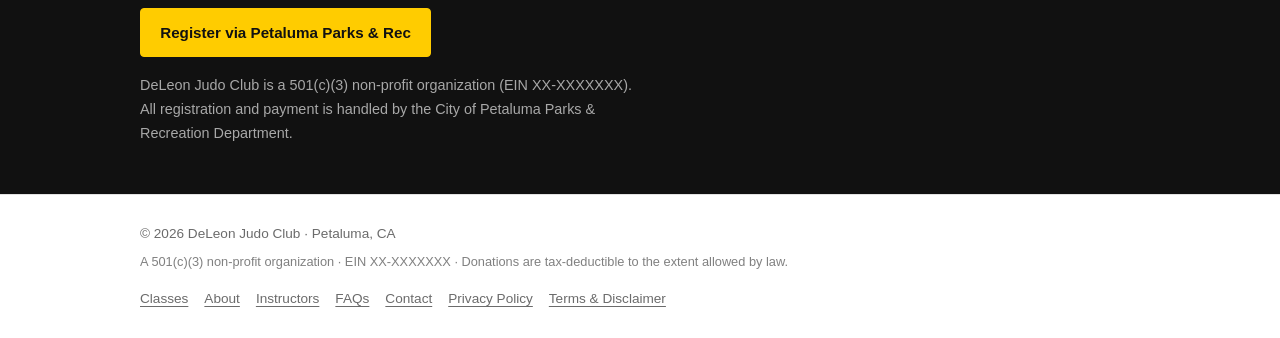
==== commit 6edf2887: "Add legal pages, 501(c)(3) disclosures, affiliate logos; correct venue name - Add Privacy Policy and" ====
--- a/about.html
+++ b/about.html
@@ -4,7 +4,7 @@
   <meta charset="UTF-8">
   <meta name="viewport" content="width=device-width, initial-scale=1.0">
   <title>About Us — DeLeon Judo Club</title>
-  <meta name="description" content="The history and philosophy of DeLeon Judo Club, a non-profit judo dojo serving Petaluma, CA since 1970.">
+  <meta name="description" content="The history, philosophy and affiliations of DeLeon Judo Club, a 501(c)(3) non-profit judo dojo serving Petaluma, CA since 1970. Affiliated with the USJF and USA Judo.">
   <link rel="icon" href="public/logo.svg" type="image/svg+xml">
   <link rel="stylesheet" href="css/styles.css">
 </head>
@@ -64,12 +64,53 @@
   </section>
 
 
+  <section class="alt" id="affiliations">
+    <div class="wrap">
+      <div class="section-title">
+        <h2>Our affiliations</h2>
+        <p>We are not an independent school teaching our own system. DeLeon Judo Club teaches Kodokan judo and belongs to the national organizations that govern it in the United States.</p>
+      </div>
+      <div data-affiliations></div>
+      <div class="callout">
+        <p>What this means for you: the rank you earn here is <strong>certified and portable</strong> — it is recognized at any judo club in the country and by clubs abroad. Your instructors are ranked and certified through the same system, and students who want to compete can enter sanctioned tournaments from the local level up to the national championships. See <a href="classes.html#curriculum">what we teach</a> and <a href="classes.html#progress">how promotion works</a>.</p>
+      </div>
+      <p class="muted" style="font-size:0.9rem">Membership in a national organization is separate from your Parks &amp; Rec class registration. Instructors will let you know when and how to sign up — it is generally required before a promotion or a tournament, not before your first class.</p>
+    </div>
+  </section>
+
+  <section id="cenco">
+    <div class="wrap">
+      <div class="section-title">
+        <h2>Our yudanshakai: CENCO</h2>
+        <p>Every USJF club belongs to a regional black belt association. Ours is the Central Coast Judo Association — and DeLeon instructors help lead it.</p>
+      </div>
+      <div data-yudanshakai></div>
+      <div class="prose" style="margin-top:2rem">
+        <p>Those two seats matter for our students. The <strong>Board of Examiners</strong> is the body that sets and oversees rank standards across CENCO's member clubs, and the <strong>Board of Managers</strong> runs the association's tournaments, clinics, and business. Our students learn the same standard they will be examined against, from the people who help set it — and they train and compete alongside the other clubs in the association.</p>
+      </div>
+    </div>
+  </section>
+
   <section>
     <div class="wrap">
-      <div class="section-title"><h2>A non-profit club</h2></div>
+      <div class="section-title"><h2>A 501(c)(3) non-profit club</h2><p>EIN <span data-ein>XX-XXXXXXX</span></p></div>
       <div class="prose">
-        <p>DeLeon Judo Club is a non-profit organization. Our instructors volunteer their time. Class fees are collected by Petaluma Parks &amp; Recreation and go toward mat time, equipment, and keeping the program affordable for families. Family discounts are available for households with more than one student.</p>
+        <!-- Blurb rendered from js/main.js (CLUB.nonprofit) -->
+        <div data-nonprofit></div>
+        <p>Family discounts are available for households with more than one student. Full details are in our <a href="terms.html#nonprofit">non-profit disclosures</a>.</p>
         <p><a class="btn btn-outline" data-register href="https://secure.rec1.com/CA/petaluma-ca/catalog">Register via Petaluma Parks &amp; Rec</a></p>
+      </div>
+    </div>
+  </section>
+
+  <section class="callout-section alt">
+    <div class="wrap">
+      <p class="eyebrow">Since January 1970</p>
+      <h2>Fifty-six years of judo in Petaluma.</h2>
+      <p>Volunteer instructors, a non-profit club, and generations of Petaluma families who learned to fall down and get back up here.</p>
+      <div class="actions">
+        <a class="btn" href="instructors.html">Meet the instructors</a>
+        <a class="btn btn-outline" href="classes.html">See the schedule</a>
       </div>
     </div>
   </section>
@@ -80,13 +121,18 @@
 
 <footer class="site-footer">
   <div class="wrap">
-    <div>© <span data-year>2026</span> DeLeon Judo Club · A non-profit organization · Petaluma, CA</div>
+    <div>
+      © <span data-year>2026</span> DeLeon Judo Club · Petaluma, CA<br>
+      <small>A 501(c)(3) non-profit organization · EIN <span data-ein>XX-XXXXXXX</span> · Donations are tax-deductible to the extent allowed by law.</small>
+    </div>
     <ul>
       <li><a href="classes.html">Classes</a></li>
       <li><a href="about.html">About</a></li>
       <li><a href="instructors.html">Instructors</a></li>
       <li><a href="faq.html">FAQs</a></li>
       <li><a href="contact.html">Contact</a></li>
+      <li><a href="privacy.html">Privacy Policy</a></li>
+      <li><a href="terms.html">Terms &amp; Disclaimer</a></li>
     </ul>
   </div>
 </footer>
--- a/css/styles.css
+++ b/css/styles.css
@@ -26,13 +26,14 @@
 a { color: var(--red); text-decoration-thickness: 1px; text-underline-offset: 3px; }
 a:hover { color: var(--black); }
 h1, h2, h3, h4 { line-height: 1.2; margin: 0 0 0.6em; color: var(--black); font-weight: 700; letter-spacing: -0.01em; }
-h1 { font-size: 2.2rem; }
-h2 { font-size: 1.5rem; }
+h1 { font-size: clamp(2rem, 4vw, 2.6rem); letter-spacing: -0.025em; }
+h2 { font-size: clamp(1.5rem, 2.6vw, 2.05rem); letter-spacing: -0.02em; line-height: 1.15; }
 h3 { font-size: 1.1rem; }
 p { margin: 0 0 1em; }
 small { color: var(--muted); }
 .wrap { max-width: var(--max); margin: 0 auto; padding: 0 1.25rem; }
 .muted { color: var(--muted); }
+.eyebrow { color: var(--red); text-transform: uppercase; letter-spacing: 0.14em; font-size: 0.75rem; font-weight: 700; margin-bottom: 1rem; }
 .sr-only { position: absolute; width: 1px; height: 1px; overflow: hidden; clip: rect(0 0 0 0); white-space: nowrap; }
 
 /* Buttons */
@@ -78,20 +79,32 @@
   .site-nav a.nav-cta { margin: 0.5rem 0 0; text-align: center; }
 }
 
-/* Hero */
-.hero { padding: 4.5rem 0 3.5rem; border-bottom: 1px solid var(--line); }
-.hero .wrap { display: grid; grid-template-columns: 1fr auto; gap: 2.5rem; align-items: center; }
-.hero h1 { font-size: clamp(2rem, 4.5vw, 2.9rem); max-width: 720px; margin-bottom: 0.75rem; }
-.hero .lead { font-size: 1.15rem; max-width: 600px; color: var(--muted); }
-.hero .eyebrow { color: var(--red); text-transform: uppercase; letter-spacing: 0.12em; font-size: 0.75rem; font-weight: 600; margin-bottom: 1rem; }
-.hero .actions { display: flex; gap: 0.6rem; flex-wrap: wrap; margin-top: 1.5rem; }
-.hero img.hero-logo { width: 160px; height: 160px; }
-@media (max-width: 700px) { .hero .wrap { grid-template-columns: 1fr; } .hero img.hero-logo { width: 100px; height: 100px; order: -1; } }
-
-/* Page header (interior pages) */
-.page-head { padding: 3rem 0 2rem; border-bottom: 1px solid var(--line); }
-.page-head h1 { margin: 0; }
-.page-head p { margin: 0.5rem 0 0; color: var(--muted); max-width: 640px; }
+/* Hero — big, centered, high impact */
+.hero { padding: clamp(3.5rem, 10vw, 8rem) 0 clamp(3rem, 7vw, 5.5rem); border-bottom: 1px solid var(--line); text-align: center; }
+.hero .wrap { max-width: 1080px; }
+.hero h1 {
+  font-size: clamp(2.5rem, 7.5vw, 5.25rem);
+  line-height: 1.02;
+  letter-spacing: -0.035em;
+  max-width: 26ch;
+  margin: 0 auto 1.1rem;
+  text-wrap: balance;
+}
+.hero .lead { font-size: clamp(1.05rem, 1.7vw, 1.3rem); max-width: 620px; margin: 0 auto; color: var(--muted); }
+.hero .actions { display: flex; gap: 0.6rem; flex-wrap: wrap; margin-top: 2rem; justify-content: center; }
+.hero img.hero-logo { width: clamp(72px, 10vw, 120px); height: auto; margin: 0 auto 1.75rem; }
+
+/* Page header (interior pages) — same impact, one notch smaller */
+.page-head { padding: clamp(3rem, 7.5vw, 5.5rem) 0 clamp(2.25rem, 4.5vw, 3.5rem); border-bottom: 1px solid var(--line); text-align: center; }
+.page-head h1 {
+  margin: 0 auto;
+  font-size: clamp(2.1rem, 6vw, 4rem);
+  line-height: 1.04;
+  letter-spacing: -0.032em;
+  max-width: 18ch;
+  text-wrap: balance;
+}
+.page-head p { margin: 1rem auto 0; color: var(--muted); max-width: 620px; font-size: clamp(1rem, 1.4vw, 1.2rem); text-wrap: pretty; }
 
 /* Sections */
 section { padding: 3rem 0; border-bottom: 1px solid var(--line); }
@@ -103,9 +116,11 @@
 section.dark .muted, section.dark .section-title p { color: #a8a8a8; }
 section.dark .contact-list li { border-color: rgba(255,255,255,0.12); }
 section.dark .contact-list li span:first-child { color: var(--gold); }
-.section-title { margin-bottom: 1.5rem; }
+.section-title { margin-bottom: 1.75rem; }
 .section-title h2 { margin-bottom: 0.2rem; }
 .section-title p { color: var(--muted); margin: 0; }
+.section-title.center { text-align: center; max-width: 680px; margin-left: auto; margin-right: auto; margin-bottom: 2.25rem; }
+.section-title.center h2 { text-wrap: balance; }
 .prose { max-width: 680px; }
 .prose ul, .prose ol { padding-left: 1.2rem; }
 .prose li { margin-bottom: 0.35rem; }
@@ -122,9 +137,44 @@
 .card p:last-child { margin-bottom: 0; }
 
 
-/* Callouts */
+/* Callouts — inline, inside prose */
 .callout { border-left: 3px solid var(--red); padding: 0.25rem 0 0.25rem 1rem; margin: 1.5rem 0; color: var(--ink); }
 .callout p:last-child { margin-bottom: 0; }
+
+/* Callout sections — full-width centered statement bands */
+.callout-section { padding: clamp(3.5rem, 8vw, 6.5rem) 0; text-align: center; }
+.callout-section .wrap { max-width: 880px; }
+.callout-section h2 {
+  font-size: clamp(1.8rem, 4.4vw, 3.1rem);
+  line-height: 1.06;
+  letter-spacing: -0.03em;
+  max-width: 20ch;
+  margin: 0 auto 1rem;
+  text-wrap: balance;
+}
+.callout-section p { font-size: clamp(1.02rem, 1.5vw, 1.2rem); color: var(--muted); max-width: 620px; margin: 0 auto 1em; text-wrap: pretty; }
+.callout-section p.eyebrow { color: var(--red); font-size: 0.75rem; }
+.callout-section p:last-child { margin-bottom: 0; }
+.callout-section .actions { display: flex; gap: 0.6rem; flex-wrap: wrap; justify-content: center; margin-top: 2rem; }
+
+/* Red variant */
+.callout-section.red { background: var(--red); color: #fff; border-bottom-color: var(--red); }
+.callout-section.red h2 { color: #fff; }
+.callout-section.red p { color: rgba(255,255,255,0.86); }
+.callout-section.red a:not(.btn) { color: #fff; }
+.callout-section.red .eyebrow { color: rgba(255,255,255,0.75); }
+.callout-section.red .btn { background: #fff; border-color: #fff; color: var(--red); }
+.callout-section.red .btn:hover { background: var(--black); border-color: var(--black); color: #fff; }
+.callout-section.red .btn.btn-outline { background: transparent; color: #fff; border-color: rgba(255,255,255,0.6); }
+.callout-section.red .btn.btn-outline:hover { background: #fff; color: var(--red); border-color: #fff; }
+
+/* Dark variant (rides on section.dark) */
+.callout-section.dark .eyebrow { color: var(--gold); }
+.callout-section.dark p { color: #b4b4b4; }
+.callout-section.dark .btn { background: var(--gold); border-color: var(--gold); color: var(--black); }
+.callout-section.dark .btn:hover { background: #e6b800; border-color: #e6b800; }
+.callout-section.dark .btn.btn-outline { background: transparent; color: #fff; border-color: rgba(255,255,255,0.45); }
+.callout-section.dark .btn.btn-outline:hover { background: #fff; color: var(--black); border-color: #fff; }
 
 /* Schedule table */
 .schedule { width: 100%; border-collapse: collapse; }
@@ -140,6 +190,61 @@
 blockquote.quote { margin: 0; padding: 0 0 0 1.25rem; border-left: 3px solid var(--red); font-size: 1.15rem; color: var(--ink); }
 blockquote.quote cite { display: block; margin-top: 0.75rem; font-style: normal; font-size: 0.9rem; color: var(--muted); }
 
+/* Big centered pull quote (inside a .callout-section) */
+blockquote.quote-lead {
+  border-left: 0;
+  padding: 0;
+  margin: 0 auto 1.75rem;
+  max-width: 760px;
+  font-size: clamp(1.3rem, 2.9vw, 2.15rem);
+  line-height: 1.22;
+  letter-spacing: -0.02em;
+  color: var(--black);
+  text-wrap: pretty;
+}
+blockquote.quote-lead cite {
+  display: block;
+  margin-top: 1.25rem;
+  font-style: normal;
+  font-size: 0.8rem;
+  text-transform: uppercase;
+  letter-spacing: 0.12em;
+  font-weight: 700;
+  color: var(--red);
+}
+.callout-section.dark blockquote.quote-lead { color: #fff; }
+.callout-section.dark blockquote.quote-lead cite { color: var(--gold); }
+.callout-section.red blockquote.quote-lead { color: #fff; }
+.callout-section.red blockquote.quote-lead cite { color: rgba(255,255,255,0.75); }
+
+/* Affiliations */
+.affil-strip { list-style: none; padding: 0; margin: 0; display: flex; flex-wrap: wrap; justify-content: center; gap: 1rem; }
+.affil-strip li {
+  flex: 1 1 220px;
+  max-width: 320px;
+  text-align: center;
+  border: 1px solid var(--line);
+  border-radius: 8px;
+  padding: 1.1rem 1rem;
+  background: var(--bg);
+}
+.board-list { list-style: none; padding: 0; margin: 0; }
+.board-list li { padding: 0.6rem 0; border-top: 1px solid var(--line); }
+.board-list li:first-child { border-top: 0; padding-top: 0; }
+.board-list strong { display: block; color: var(--black); }
+.board-list small { display: block; line-height: 1.35; }
+
+.affil-strip a { display: block; font-weight: 700; font-size: 1.15rem; letter-spacing: -0.01em; text-decoration: none; color: var(--black); }
+.affil-strip a:hover { color: var(--red); }
+.affil-strip small { display: block; margin-top: 0.2rem; line-height: 1.35; }
+
+/* Affiliate logos — the three marks have very different aspect ratios, so the
+   box gives them a common baseline and each image sets its own height inline. */
+.affil-logo-box { display: flex; align-items: center; justify-content: flex-start; height: 68px; margin-bottom: 0.75rem; }
+.affil-strip .affil-logo-box { justify-content: center; }
+.affil-logo { width: auto; max-width: 100%; object-fit: contain; }
+@media (max-width: 600px) { .affil-logo-box { height: 60px; } }
+
 /* Steps */
 .steps { list-style: none; padding: 0; margin: 0; counter-reset: step; display: grid; gap: 1.25rem; max-width: 680px; }
 .steps li { counter-increment: step; display: grid; grid-template-columns: 36px 1fr; gap: 0.75rem; align-items: start; }
@@ -170,6 +275,33 @@
 .site-footer .wrap { display: flex; justify-content: space-between; flex-wrap: wrap; gap: 1rem; }
 .site-footer a { color: var(--muted); }
 .site-footer ul { list-style: none; padding: 0; margin: 0; display: flex; gap: 1rem; flex-wrap: wrap; }
+.site-footer small { display: block; margin-top: 0.35rem; font-size: 0.8rem; opacity: 0.85; }
+
+/* Legal pages (privacy, terms) */
+.legal { max-width: 720px; }
+.legal h2 { font-size: 1.15rem; margin-top: 2.25rem; padding-top: 1.5rem; border-top: 1px solid var(--line); }
+.legal h2:first-of-type { margin-top: 1.5rem; }
+.legal p, .legal li { color: var(--ink); }
+.legal .legal-meta { color: var(--muted); font-size: 0.9rem; }
+.legal .callout p { color: var(--ink); }
+
+/* Placeholder flag — marks stand-in content that must not ship. Deliberately
+   loud so it cannot survive a review of the page. Delete the markup (and this
+   rule) once real contact details are in. */
+.placeholder-flag {
+  display: inline-block;
+  background: #b30000;
+  color: #fff;
+  font-size: 0.68rem;
+  font-weight: 700;
+  text-transform: uppercase;
+  letter-spacing: 0.06em;
+  padding: 0.12rem 0.45rem;
+  border-radius: 3px;
+  margin-left: 0.4rem;
+  vertical-align: middle;
+  white-space: nowrap;
+}
 
 /* Stats strip (kept for compatibility; unused on home now) */
 .stats { display: grid; grid-template-columns: repeat(3, 1fr); gap: 2rem; }
@@ -178,3 +310,18 @@
 @media (max-width: 600px) { .stats { grid-template-columns: 1fr; } }
 
 section.dark small { color: #a8a8a8; }
+
+/* Instructors */
+.roster { max-width: 720px; }
+.person { padding: 2rem 0; border-bottom: 1px solid var(--line); }
+.person:first-child { padding-top: 0; }
+.person:last-child { border-bottom: 0; }
+.person h2 { font-size: 1.35rem; margin-bottom: 0.15rem; display: flex; align-items: center; gap: 0.6rem; flex-wrap: wrap; }
+.person .role { color: var(--muted); margin-bottom: 0.75rem; }
+.person p:last-child { margin-bottom: 0; }
+.belt { display: inline-block; font-size: 0.7rem; font-weight: 600; letter-spacing: 0.06em; text-transform: uppercase; padding: 0.2rem 0.55rem; border-radius: 3px; line-height: 1.4; vertical-align: middle; }
+.belt-rokudan { background: #fff; color: var(--red); border: 1px solid var(--red); }
+.belt-yondan { background: var(--black); color: #fff; border: 1px solid var(--black); box-shadow: inset 0 -3px 0 var(--red); }
+.belt-shodan { background: var(--black); color: #fff; border: 1px solid var(--black); }
+.senpai { list-style: none; padding: 0; margin: 0; }
+.senpai li { padding: 0.55rem 0; border-top: 1px solid var(--line); display: flex; align-items: center; gap: 0.6rem; font-weight: 600; }
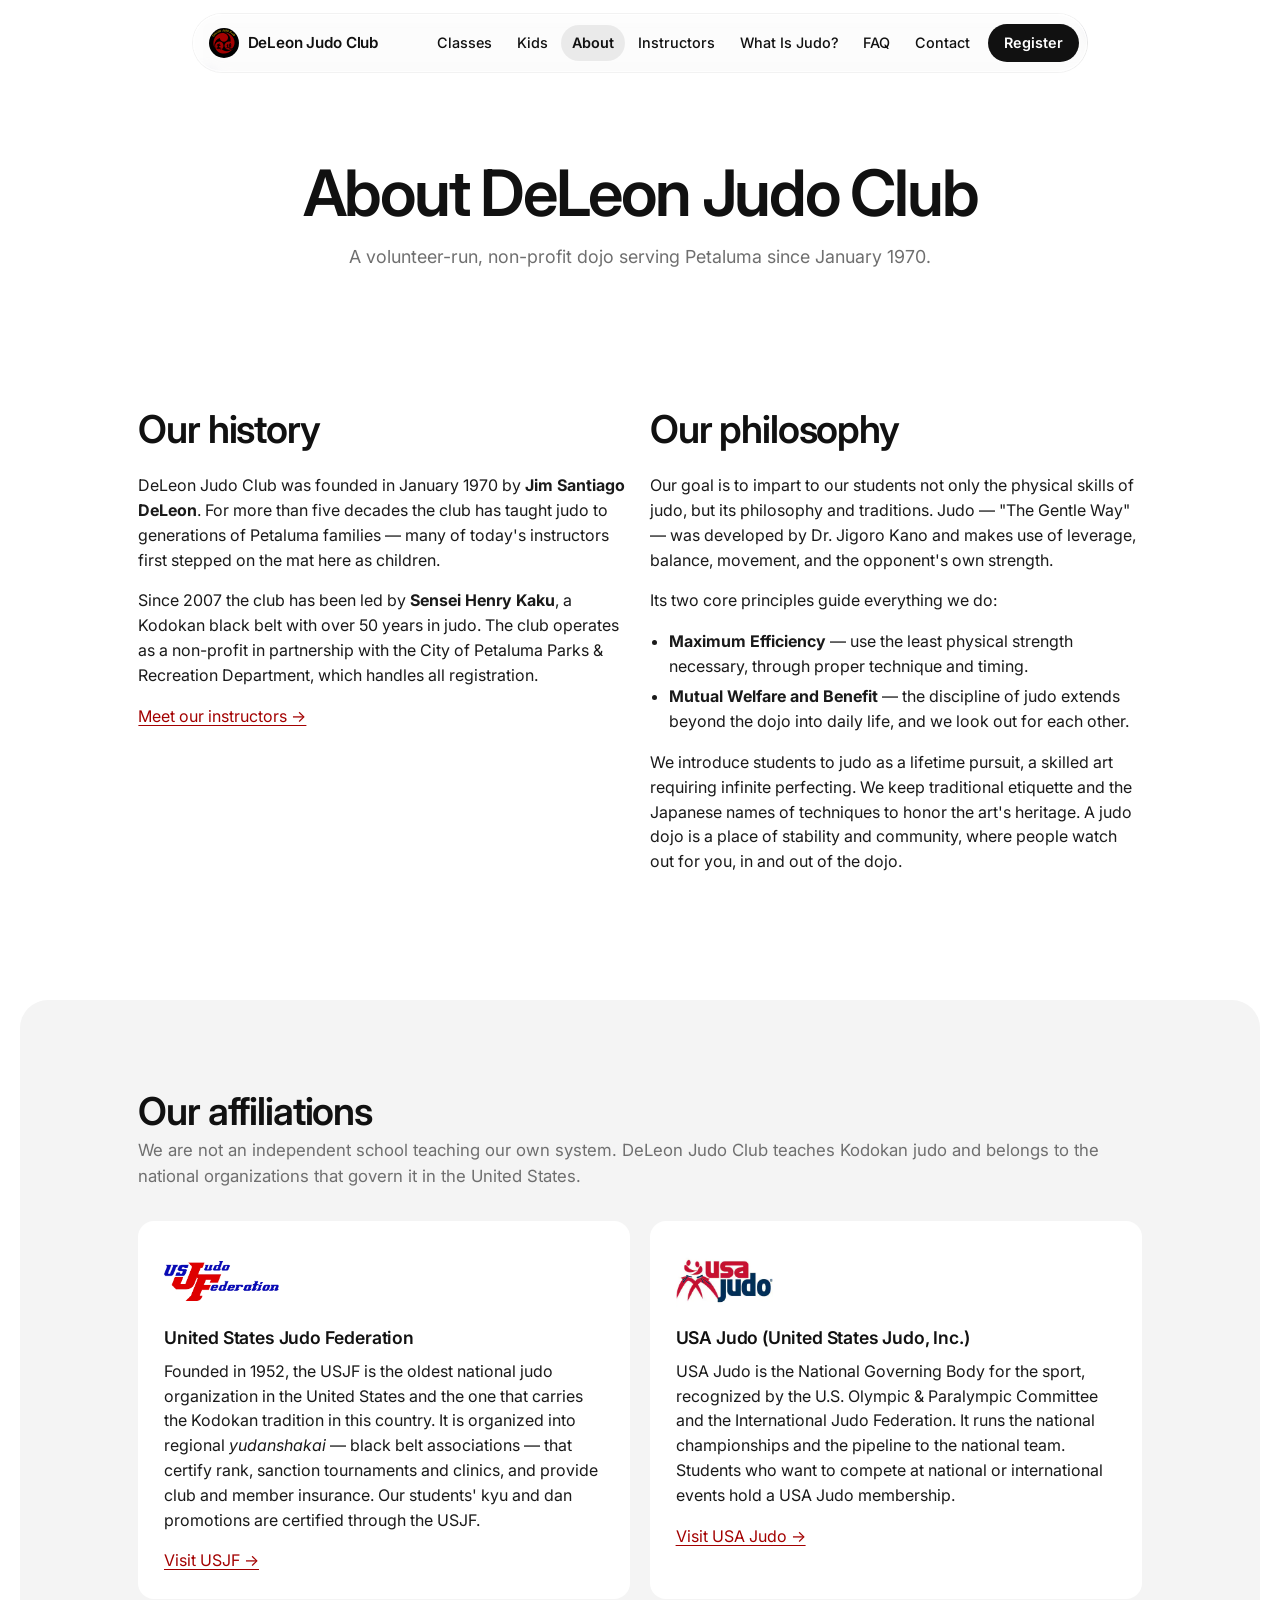
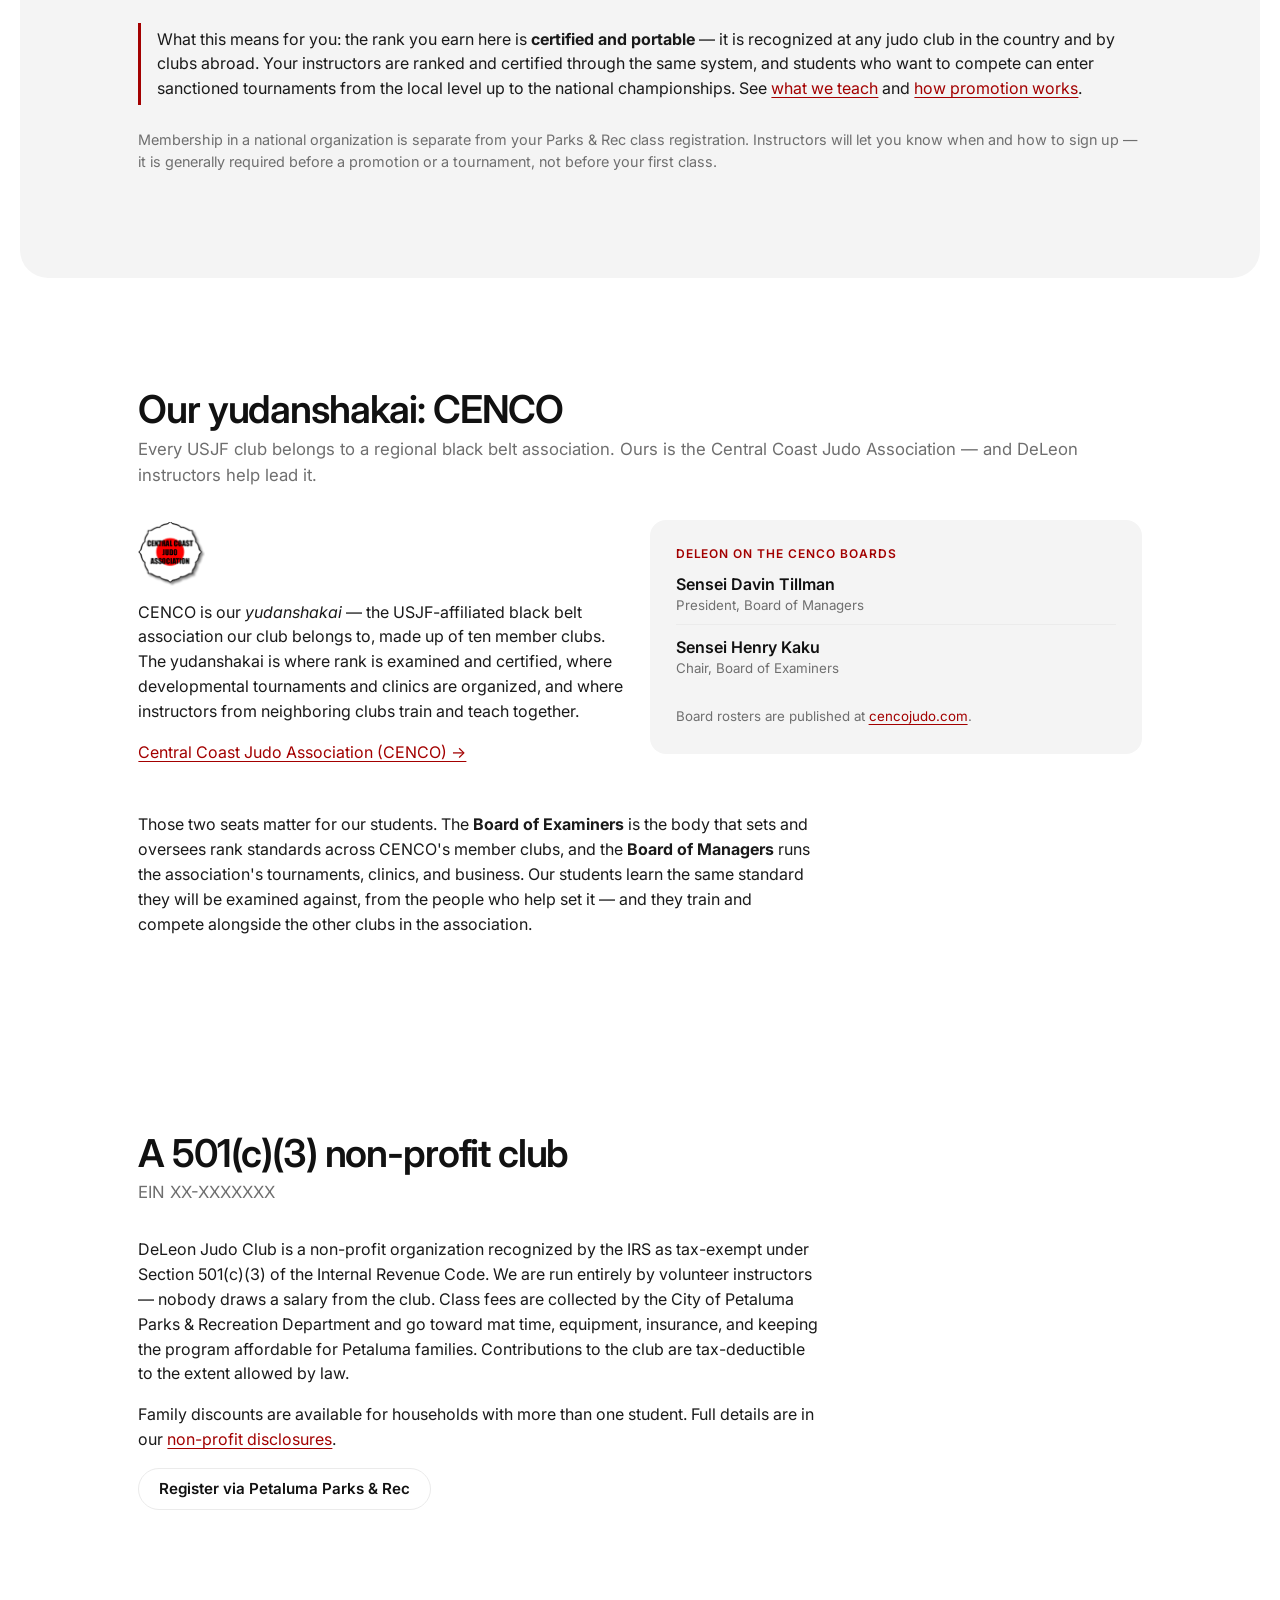
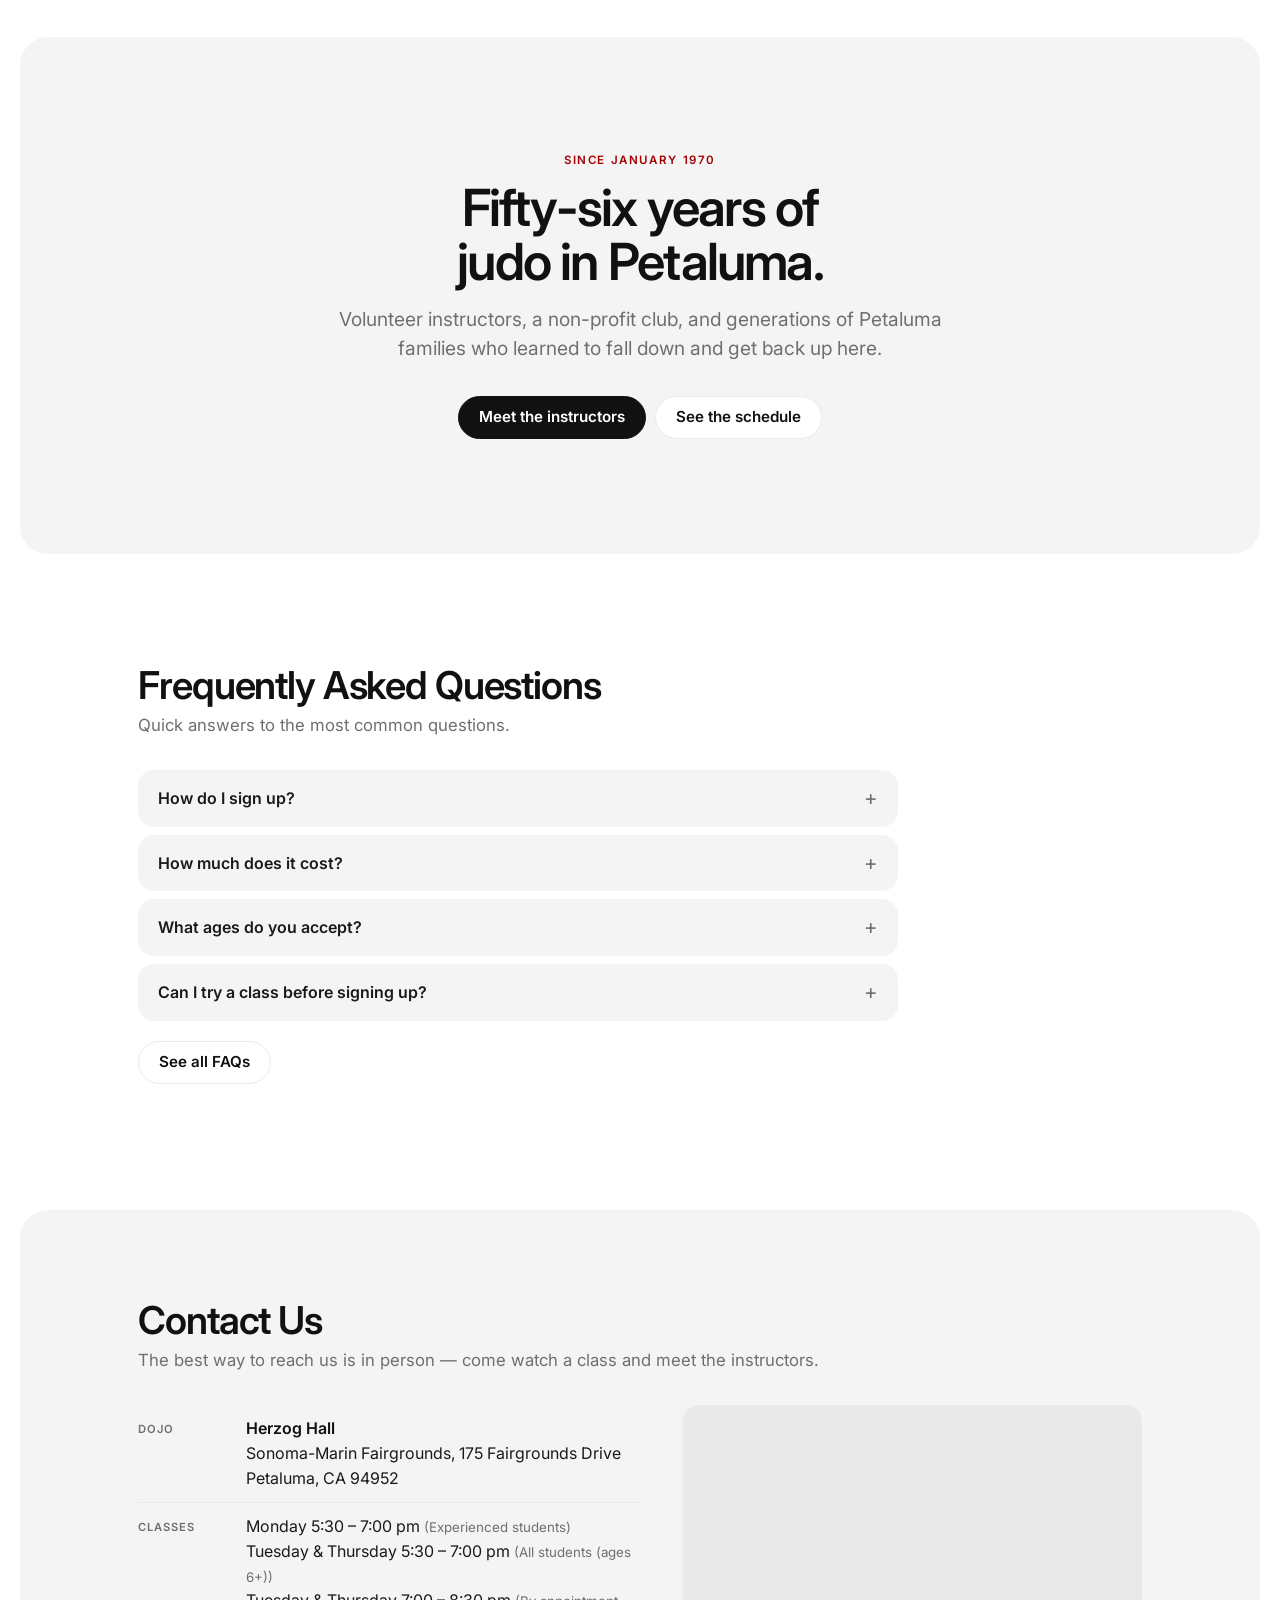
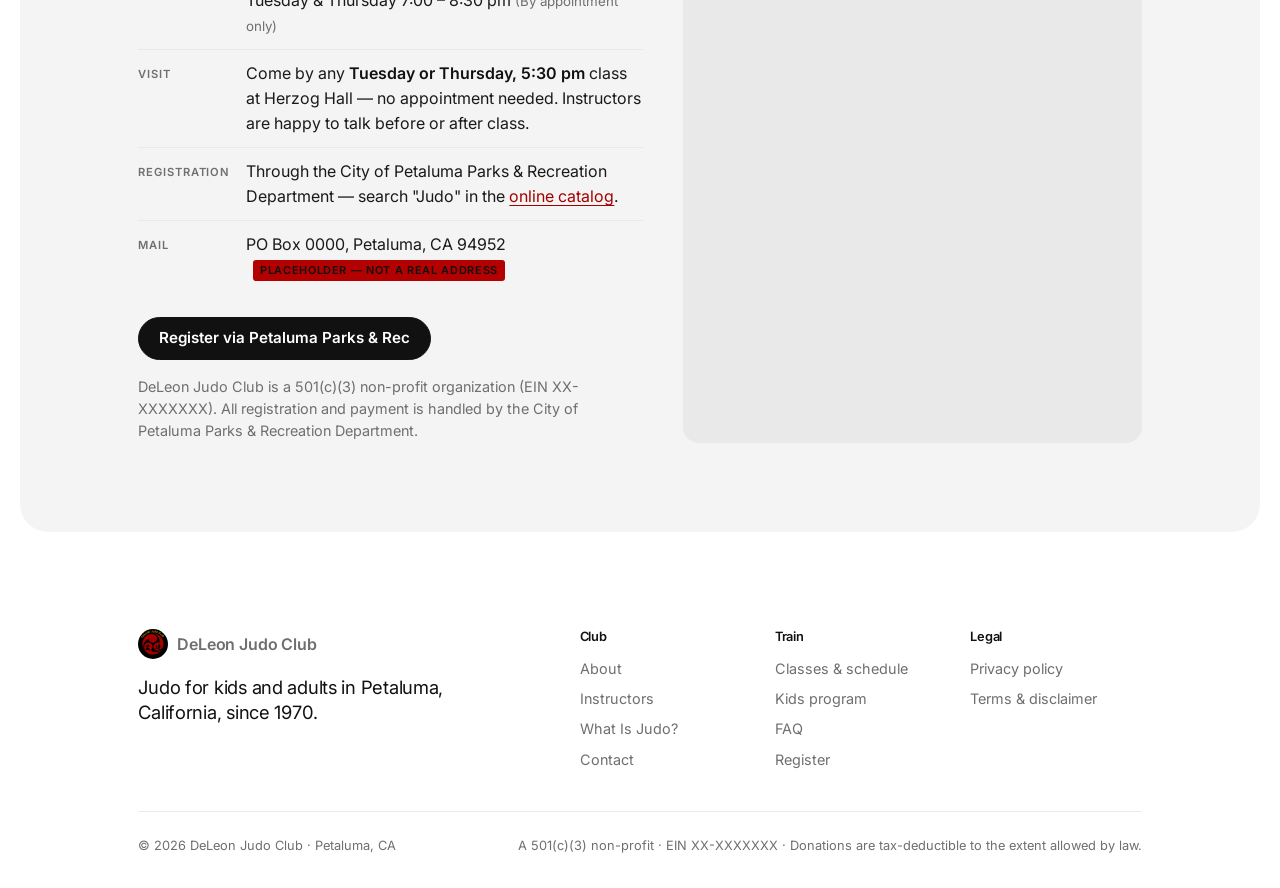
==== commit 6ae11a4a: "Restyle: floating liquid-glass pill nav, panel sections, new footer Site-wide visual pass: Inter, a " ====
--- a/about.html
+++ b/about.html
@@ -6,25 +6,28 @@
   <title>About Us — DeLeon Judo Club</title>
   <meta name="description" content="The history, philosophy and affiliations of DeLeon Judo Club, a 501(c)(3) non-profit judo dojo serving Petaluma, CA since 1970. Affiliated with the USJF and USA Judo.">
   <link rel="icon" href="public/logo.svg" type="image/svg+xml">
+  <link rel="preconnect" href="https://fonts.googleapis.com">
+  <link rel="preconnect" href="https://fonts.gstatic.com" crossorigin>
+  <link href="https://fonts.googleapis.com/css2?family=Inter:wght@400;500;600;700&display=swap" rel="stylesheet">
   <link rel="stylesheet" href="css/styles.css">
 </head>
 <body>
 
 <header class="site-header">
-  <div class="wrap">
+  <div class="wrap" data-liquid-glass>
     <a class="brand" href="index.html">
       <img src="public/logo.svg" alt="DeLeon Judo Club logo">
-      <span>DeLeon Judo Club<small>Petaluma, CA · Est. 1970</small></span>
+      <span>DeLeon Judo Club</span>
     </a>
     <button class="nav-toggle" aria-expanded="false" aria-controls="site-nav">Menu</button>
     <nav class="site-nav" id="site-nav" aria-label="Main">
       <ul>
         <li><a href="classes.html">Classes</a></li>
         <li><a href="kids.html">Kids</a></li>
-        <li><a href="about.html">About Us</a></li>
+        <li><a href="about.html">About</a></li>
         <li><a href="instructors.html">Instructors</a></li>
         <li><a href="what-is-judo.html">What Is Judo?</a></li>
-        <li><a href="faq.html">FAQs</a></li>
+        <li><a href="faq.html">FAQ</a></li>
         <li><a href="contact.html">Contact</a></li>
         <li><a class="nav-cta" data-register href="https://secure.rec1.com/CA/petaluma-ca/catalog">Register</a></li>
       </ul>
@@ -116,27 +119,55 @@
   </section>
 
   <section id="faq" data-limit="4"></section>
-  <section id="contact" class="dark"></section>
+  <section id="contact" class="alt"></section>
 </main>
 
 <footer class="site-footer">
   <div class="wrap">
-    <div>
-      © <span data-year>2026</span> DeLeon Judo Club · Petaluma, CA<br>
-      <small>A 501(c)(3) non-profit organization · EIN <span data-ein>XX-XXXXXXX</span> · Donations are tax-deductible to the extent allowed by law.</small>
+    <div class="footer-top">
+      <div class="footer-brand">
+        <a class="brand" href="index.html">
+          <img src="public/logo.svg" alt="">
+          <span>DeLeon Judo Club</span>
+        </a>
+        <p>Judo for kids and adults in Petaluma, California, since 1970.</p>
+      </div>
+      <nav class="footer-cols" aria-label="Footer">
+        <div>
+          <h4>Club</h4>
+          <ul>
+            <li><a href="about.html">About</a></li>
+            <li><a href="instructors.html">Instructors</a></li>
+            <li><a href="what-is-judo.html">What Is Judo?</a></li>
+            <li><a href="contact.html">Contact</a></li>
+          </ul>
+        </div>
+        <div>
+          <h4>Train</h4>
+          <ul>
+            <li><a href="classes.html">Classes &amp; schedule</a></li>
+            <li><a href="kids.html">Kids program</a></li>
+            <li><a href="faq.html">FAQ</a></li>
+            <li><a data-register href="https://secure.rec1.com/CA/petaluma-ca/catalog">Register</a></li>
+          </ul>
+        </div>
+        <div>
+          <h4>Legal</h4>
+          <ul>
+            <li><a href="privacy.html">Privacy policy</a></li>
+            <li><a href="terms.html">Terms &amp; disclaimer</a></li>
+          </ul>
+        </div>
+      </nav>
     </div>
-    <ul>
-      <li><a href="classes.html">Classes</a></li>
-      <li><a href="about.html">About</a></li>
-      <li><a href="instructors.html">Instructors</a></li>
-      <li><a href="faq.html">FAQs</a></li>
-      <li><a href="contact.html">Contact</a></li>
-      <li><a href="privacy.html">Privacy Policy</a></li>
-      <li><a href="terms.html">Terms &amp; Disclaimer</a></li>
-    </ul>
+    <div class="footer-bottom">
+      <p>&copy; <span data-year>2026</span> DeLeon Judo Club &middot; Petaluma, CA</p>
+      <p>A 501(c)(3) non-profit &middot; EIN <span data-ein>XX-XXXXXXX</span> &middot; Donations are tax-deductible to the extent allowed by law.</p>
+    </div>
   </div>
 </footer>
 
 <script src="js/main.js"></script>
+<script src="js/liquid-glass.js"></script>
 </body>
 </html>
--- a/css/styles.css
+++ b/css/styles.css
@@ -1,86 +1,117 @@
-/* DeLeon Judo Club — styles (minimal) */
+/* DeLeon Judo Club — styles
+ * Look: white page, floating pill nav, big inset rounded panels instead of
+ * bands and borders, generous vertical rhythm, black pill buttons. Red stays
+ * the accent (links, eyebrows, the red callout band). */
 :root {
   --red: #a30000;
   --black: #111111;
-  --ink: #1f1f1f;
-  --muted: #6b6b6b;
-  --line: #e2e2e2;
+  --ink: #1a1a1a;
+  --muted: #6f6f6f;
+  --line: #ebebeb;
   --bg: #ffffff;
-  --bg-soft: #f7f7f5;
+  --panel: #f4f4f4;
+  --panel-deep: #e9e9e9;
   --gold: #ffcc00;
-  --max: 1040px;
-  --font: -apple-system, "Helvetica Neue", Helvetica, Arial, sans-serif;
+  --max: 1080px;
+  --gutter: clamp(12px, 1.6vw, 24px);   /* inset of panels from the viewport edge */
+  --radius: 16px;                        /* cards, tables, FAQ rows */
+  --radius-lg: 28px;                     /* section panels */
+  --font: "Inter", -apple-system, "Helvetica Neue", Helvetica, Arial, sans-serif;
 }
 
 * { box-sizing: border-box; }
-html { scroll-behavior: smooth; }
+html { scroll-behavior: smooth; -webkit-font-smoothing: antialiased; }
 body {
   margin: 0;
   font-family: var(--font);
-  font-size: 17px;
-  line-height: 1.65;
+  font-size: 16px;
+  line-height: 1.55;
   color: var(--ink);
   background: var(--bg);
 }
 img { max-width: 100%; display: block; }
 a { color: var(--red); text-decoration-thickness: 1px; text-underline-offset: 3px; }
 a:hover { color: var(--black); }
-h1, h2, h3, h4 { line-height: 1.2; margin: 0 0 0.6em; color: var(--black); font-weight: 700; letter-spacing: -0.01em; }
-h1 { font-size: clamp(2rem, 4vw, 2.6rem); letter-spacing: -0.025em; }
-h2 { font-size: clamp(1.5rem, 2.6vw, 2.05rem); letter-spacing: -0.02em; line-height: 1.15; }
-h3 { font-size: 1.1rem; }
+h1, h2, h3, h4 { line-height: 1.2; margin: 0 0 0.6em; color: var(--black); font-weight: 600; letter-spacing: -0.02em; }
+h1 { font-size: clamp(2rem, 4vw, 2.6rem); letter-spacing: -0.03em; }
+h2 { font-size: clamp(1.7rem, 3vw, 2.5rem); letter-spacing: -0.03em; line-height: 1.1; }
+h3 { font-size: 1.1rem; letter-spacing: -0.01em; }
 p { margin: 0 0 1em; }
 small { color: var(--muted); }
-.wrap { max-width: var(--max); margin: 0 auto; padding: 0 1.25rem; }
+.wrap { max-width: var(--max); margin: 0 auto; padding: 0 clamp(1.25rem, 3vw, 2.5rem); }
 .muted { color: var(--muted); }
-.eyebrow { color: var(--red); text-transform: uppercase; letter-spacing: 0.14em; font-size: 0.75rem; font-weight: 700; margin-bottom: 1rem; }
+.eyebrow { color: var(--red); text-transform: uppercase; letter-spacing: 0.14em; font-size: 0.72rem; font-weight: 600; margin-bottom: 1rem; }
 .sr-only { position: absolute; width: 1px; height: 1px; overflow: hidden; clip: rect(0 0 0 0); white-space: nowrap; }
 
-/* Buttons */
+/* Buttons — pills. Primary is black; outline is white with a hairline. */
 .btn {
   display: inline-block;
-  padding: 0.7rem 1.2rem;
-  border-radius: 4px;
+  padding: 0.7rem 1.25rem;
+  border-radius: 999px;
   font-weight: 600;
   font-size: 0.95rem;
+  line-height: 1.2;
   text-decoration: none;
-  border: 1px solid var(--red);
-  background: var(--red);
+  border: 1px solid var(--black);
+  background: var(--black);
   color: #fff;
-  transition: background 0.15s, color 0.15s;
-}
-.btn:hover { background: #7a0000; border-color: #7a0000; color: #fff; }
-.btn.btn-outline { background: transparent; color: var(--black); border-color: var(--black); }
-.btn.btn-outline:hover { background: var(--black); color: #fff; }
-.btn.btn-gold { background: var(--gold); border-color: var(--gold); color: var(--black); }
-.btn.btn-gold:hover { background: #e6b800; border-color: #e6b800; color: var(--black); }
-
-/* Header / nav */
-.site-header { background: var(--bg); border-bottom: 1px solid var(--line); position: sticky; top: 0; z-index: 50; }
-.site-header .wrap { display: flex; align-items: center; justify-content: space-between; gap: 1rem; min-height: 64px; }
-.brand { display: flex; align-items: center; gap: 0.6rem; color: var(--black); text-decoration: none; font-weight: 700; }
-.brand img { width: 36px; height: 36px; }
-.brand span small { display: block; font-weight: 400; font-size: 0.72rem; color: var(--muted); letter-spacing: 0.04em; }
-.nav-toggle { display: none; background: none; border: 1px solid var(--line); color: var(--black); padding: 0.35rem 0.7rem; border-radius: 4px; font-size: 0.9rem; cursor: pointer; }
-.site-nav ul { list-style: none; margin: 0; padding: 0; display: flex; gap: 0.1rem; align-items: center; }
-.site-nav a { display: block; padding: 0.4rem 0.6rem; color: var(--ink); text-decoration: none; font-size: 0.95rem; border-bottom: 2px solid transparent; }
-.site-nav a:hover { color: var(--black); }
-.site-nav a[aria-current="page"] { border-bottom-color: var(--red); color: var(--black); font-weight: 600; }
-.site-nav a.nav-cta { margin-left: 0.5rem; border: 1px solid var(--black); border-radius: 4px; padding: 0.4rem 0.9rem; font-weight: 600; }
-.site-nav a.nav-cta:hover { background: var(--black); color: #fff; }
-
-@media (max-width: 860px) {
+  transition: background 0.2s ease, color 0.2s ease, border-color 0.2s ease;
+}
+.btn:hover { background: #333; border-color: #333; color: #fff; }
+.btn.btn-outline { background: #fff; color: var(--black); border-color: var(--line); }
+.btn.btn-outline:hover { background: var(--panel); border-color: var(--panel); color: var(--black); }
+.btn.btn-gold { background: var(--black); border-color: var(--black); color: #fff; }
+.btn.btn-gold:hover { background: #333; border-color: #333; }
+
+/* Header / nav — a floating pill, centred, over the page. The header itself
+   is transparent and lets clicks through; only the pill is interactive. */
+.site-header { position: sticky; top: 0; z-index: 50; padding: 14px var(--gutter) 0; pointer-events: none; }
+.site-header .wrap {
+  pointer-events: auto;
+  position: relative;
+  width: max-content;
+  max-width: 100%;
+  margin: 0 auto;
+  padding: 6px 8px 6px 16px;
+  min-height: 58px;
+  display: flex;
+  align-items: center;
+  gap: clamp(1rem, 4vw, 3rem);
+  border-radius: 29px; /* = half the min-height: a full pill, and still a
+                          soft rounded panel once it grows to hold the menu */
+  /* Liquid glass: js/liquid-glass.js sets the refracting backdrop-filter
+     inline; these are the no-JS fallback and the glass rim. The tint is
+     nearly clear so the page shows through; a slight brightness drop in
+     the filter is what makes the pill read on plain white. */
+  background: rgba(255, 255, 255, 0.42);
+  -webkit-backdrop-filter: blur(12px) brightness(0.98) saturate(1.4);
+  backdrop-filter: blur(12px) brightness(0.98) saturate(1.4);
+  box-shadow: inset 0 0 0 1px rgba(255, 255, 255, 0.7), inset 0 1px 0 rgba(255, 255, 255, 0.85), 0 0 0 1px rgba(0, 0, 0, 0.05);
+}
+.brand { display: flex; align-items: center; gap: 0.55rem; color: var(--black); text-decoration: none; font-weight: 600; font-size: 0.95rem; letter-spacing: -0.01em; white-space: nowrap; }
+.brand img { width: 30px; height: 30px; }
+.brand:hover { color: var(--black); }
+.nav-toggle { display: none; background: rgba(255, 255, 255, 0.7); border: 0; color: var(--black); padding: 0.5rem 0.9rem; border-radius: 999px; font: inherit; font-size: 0.875rem; font-weight: 600; cursor: pointer; margin-left: auto; }
+.site-nav ul { list-style: none; margin: 0; padding: 0; display: flex; gap: 2px; align-items: center; }
+.site-nav a { display: block; padding: 0.45rem 0.7rem; color: var(--black); text-decoration: none; font-size: 0.9rem; font-weight: 500; border-radius: 999px; transition: background 0.15s ease; }
+.site-nav a:hover { background: rgba(0, 0, 0, 0.06); color: var(--black); }
+.site-nav a[aria-current="page"] { background: rgba(0, 0, 0, 0.07); font-weight: 600; }
+.site-nav a.nav-cta { margin-left: 0.35rem; background: var(--black); color: #fff; padding: 0.5rem 1rem; font-weight: 600; }
+.site-nav a.nav-cta:hover { background: #333; }
+
+@media (max-width: 980px) {
+  /* The pill is the menu: it wraps and grows to hold the links, so there is
+     one glass surface (a nested backdrop-filter can't see the page). */
+  .site-header .wrap { width: 100%; flex-wrap: wrap; row-gap: 0; }
   .nav-toggle { display: inline-block; }
-  .site-nav { display: none; width: 100%; }
+  .site-nav { display: none; width: 100%; padding: 4px 0 4px; }
   .site-nav.open { display: block; }
-  .site-header .wrap { flex-wrap: wrap; padding-bottom: 0.5rem; }
-  .site-nav ul { flex-direction: column; align-items: stretch; padding-bottom: 0.5rem; }
-  .site-nav a[aria-current="page"] { border-bottom-color: transparent; }
-  .site-nav a.nav-cta { margin: 0.5rem 0 0; text-align: center; }
-}
-
+  .site-nav ul { flex-direction: column; align-items: stretch; gap: 2px; }
+  .site-nav a { padding: 0.7rem 0.9rem; font-size: 1rem; }
+  .site-nav a.nav-cta { margin: 6px 0 0; text-align: center; }
+}
 /* Hero — big, centered, high impact */
-.hero { padding: clamp(3.5rem, 10vw, 8rem) 0 clamp(3rem, 7vw, 5.5rem); border-bottom: 1px solid var(--line); text-align: center; }
+.hero { padding: clamp(3.5rem, 10vw, 8rem) 0 clamp(3rem, 7vw, 5.5rem); text-align: center; }
 .hero .wrap { max-width: 1080px; }
 .hero h1 {
   font-size: clamp(2.5rem, 7.5vw, 5.25rem);
@@ -92,99 +123,160 @@
 }
 .hero .lead { font-size: clamp(1.05rem, 1.7vw, 1.3rem); max-width: 620px; margin: 0 auto; color: var(--muted); }
 .hero .actions { display: flex; gap: 0.6rem; flex-wrap: wrap; margin-top: 2rem; justify-content: center; }
-.hero img.hero-logo { width: clamp(72px, 10vw, 120px); height: auto; margin: 0 auto 1.75rem; }
+/* Hero photo clusters — groups of club photos rise behind the copy: each one
+ * fades in while rising, keeps rising the whole time it's visible, and fades
+ * out still rising. Positions come from js/main.js as --x/--y/--w (percent of
+ * the hero box); --life is the per-photo lifetime, --i the stagger index. */
+.hero.has-photos { position: relative; overflow: hidden; }
+.hero.has-photos .wrap { position: relative; z-index: 2; }
+.hero-photos, .hero-veil { position: absolute; inset: 0; pointer-events: none; }
+.hero-veil { z-index: 1; background: radial-gradient(ellipse 42% 60% at 50% 50%, rgba(255,255,255,0.92) 0%, rgba(255,255,255,0.6) 55%, rgba(255,255,255,0) 100%); }
+.hero-photo {
+  position: absolute;
+  left: var(--x); top: var(--y); width: var(--w);
+  aspect-ratio: var(--ar, 4 / 3);
+  margin: 0;
+  overflow: hidden;
+  border-radius: var(--radius-lg);
+  opacity: 0;
+  animation: hero-rise var(--life, 6s) linear both;
+  animation-delay: calc(var(--i) * 160ms);
+  will-change: opacity, transform;
+}
+.hero-photo img {
+  width: 100%; height: 100%; object-fit: cover; display: block;
+  animation: hero-pop var(--life, 6s) linear both;
+  animation-delay: inherit;
+}
+/* The rise is linear over the whole lifetime so there is never a still
+   moment; only the opacity has an in and an out. The scale pop lives on the
+   img so it can ease independently of the linear rise. */
+@keyframes hero-rise {
+  0%   { opacity: 0; transform: translateY(70px); }
+  5%   { opacity: 1; }
+  88%  { opacity: 1; }
+  100% { opacity: 0; transform: translateY(-70px); }
+}
+/* Speech-bubble pop in (quick, overshoots, settles — 6.5% ≈ 0.42s of a 6.5s
+   life), then a pop out over the last ~12% (≈0.8s) that starts where the
+   opacity fade-out does: no overshoot, but a hard ease-in so it snaps away. */
+@keyframes hero-pop {
+  0%   { transform: scale(0.4); animation-timing-function: cubic-bezier(0.34, 1.56, 0.64, 1); }
+  6.5% { transform: none; animation-timing-function: linear; }
+  88%  { transform: none; animation-timing-function: cubic-bezier(0.55, 0, 0.8, 0.2); }
+  100% { transform: scale(0.45); }
+}
+@media (min-width: 760px) {
+  .hero.has-photos { min-height: min(86vh, 880px); display: flex; align-items: center; }
+  .hero.has-photos .wrap { width: 100%; }
+  /* Keep the headline inside the middle ~60% so the photo clusters have gutters. */
+  .hero.has-photos h1 { font-size: clamp(2.5rem, 5.8vw, 5.25rem); max-width: min(26ch, 66vw); }
+  .hero.has-photos .lead { max-width: min(620px, 58vw); }
+}
+@media (max-width: 759px) {
+  .hero-photos, .hero-veil { display: none; }
+}
+@media (prefers-reduced-motion: reduce) {
+  .hero-photo, .hero-photo img { animation: none; opacity: 1; }
+}
+
 
 /* Page header (interior pages) — same impact, one notch smaller */
-.page-head { padding: clamp(3rem, 7.5vw, 5.5rem) 0 clamp(2.25rem, 4.5vw, 3.5rem); border-bottom: 1px solid var(--line); text-align: center; }
+.page-head { padding: clamp(3rem, 7.5vw, 5.5rem) 0 clamp(2rem, 4vw, 3rem); text-align: center; }
 .page-head h1 {
   margin: 0 auto;
   font-size: clamp(2.1rem, 6vw, 4rem);
   line-height: 1.04;
-  letter-spacing: -0.032em;
+  letter-spacing: -0.035em;
   max-width: 18ch;
   text-wrap: balance;
 }
 .page-head p { margin: 1rem auto 0; color: var(--muted); max-width: 620px; font-size: clamp(1rem, 1.4vw, 1.2rem); text-wrap: pretty; }
 
-/* Sections */
-section { padding: 3rem 0; border-bottom: 1px solid var(--line); }
-section:last-child { border-bottom: 0; }
-section.alt { background: var(--bg-soft); }
+/* Sections — no dividers. Rhythm comes from whitespace, and from the
+   alternating inset panels (.alt) that sit a gutter in from the viewport. */
+section { padding: clamp(3.5rem, 7vw, 6rem) 0; }
+section.alt, section.dark, .callout-section.red {
+  margin: var(--gutter);
+  border-radius: var(--radius-lg);
+}
+section.alt { background: var(--panel); }
 section.dark { background: var(--black); color: #e6e6e6; }
 section.dark h2, section.dark h3 { color: #fff; }
 section.dark a { color: var(--gold); }
 section.dark .muted, section.dark .section-title p { color: #a8a8a8; }
-section.dark .contact-list li { border-color: rgba(255,255,255,0.12); }
-section.dark .contact-list li span:first-child { color: var(--gold); }
-.section-title { margin-bottom: 1.75rem; }
-.section-title h2 { margin-bottom: 0.2rem; }
-.section-title p { color: var(--muted); margin: 0; }
-.section-title.center { text-align: center; max-width: 680px; margin-left: auto; margin-right: auto; margin-bottom: 2.25rem; }
+section.dark small { color: #a8a8a8; }
+.section-title { margin-bottom: 2rem; }
+.section-title h2 { margin-bottom: 0.35rem; }
+.section-title p { color: var(--muted); margin: 0; font-size: 1.05rem; text-wrap: pretty; }
+.section-title.center { text-align: center; max-width: 680px; margin-left: auto; margin-right: auto; margin-bottom: 2.75rem; }
 .section-title.center h2 { text-wrap: balance; }
 .prose { max-width: 680px; }
 .prose ul, .prose ol { padding-left: 1.2rem; }
 .prose li { margin-bottom: 0.35rem; }
 
-.grid { display: grid; gap: 2rem; }
+.grid { display: grid; gap: 1.25rem; }
 .grid-2 { grid-template-columns: repeat(2, 1fr); }
 .grid-3 { grid-template-columns: repeat(3, 1fr); }
 @media (max-width: 860px) { .grid-3 { grid-template-columns: repeat(2, 1fr); } }
 @media (max-width: 600px) { .grid-2, .grid-3 { grid-template-columns: 1fr; } }
 
-.card { background: var(--bg); border: 1px solid var(--line); border-radius: 8px; padding: 1.4rem; }
+/* Cards — no borders, no shadows; a tone step from whatever they sit on. */
+.card { background: var(--panel); border-radius: var(--radius); padding: 1.6rem; }
+section.alt .card { background: var(--bg); }
 .card h3 { margin-top: 0; }
-.card .rank { color: var(--red); font-weight: 600; font-size: 0.8rem; text-transform: uppercase; letter-spacing: 0.06em; margin-bottom: 0.5rem; }
+.card .rank { color: var(--red); font-weight: 600; font-size: 0.75rem; text-transform: uppercase; letter-spacing: 0.08em; margin-bottom: 0.5rem; }
 .card p:last-child { margin-bottom: 0; }
-
 
 /* Callouts — inline, inside prose */
 .callout { border-left: 3px solid var(--red); padding: 0.25rem 0 0.25rem 1rem; margin: 1.5rem 0; color: var(--ink); }
 .callout p:last-child { margin-bottom: 0; }
 
-/* Callout sections — full-width centered statement bands */
-.callout-section { padding: clamp(3.5rem, 8vw, 6.5rem) 0; text-align: center; }
+/* Callout sections — centered statement blocks */
+.callout-section { padding: clamp(4rem, 9vw, 7.5rem) 0; text-align: center; }
 .callout-section .wrap { max-width: 880px; }
 .callout-section h2 {
-  font-size: clamp(1.8rem, 4.4vw, 3.1rem);
-  line-height: 1.06;
-  letter-spacing: -0.03em;
+  font-size: clamp(1.9rem, 4.4vw, 3.2rem);
+  line-height: 1.05;
+  letter-spacing: -0.035em;
   max-width: 20ch;
   margin: 0 auto 1rem;
   text-wrap: balance;
 }
 .callout-section p { font-size: clamp(1.02rem, 1.5vw, 1.2rem); color: var(--muted); max-width: 620px; margin: 0 auto 1em; text-wrap: pretty; }
-.callout-section p.eyebrow { color: var(--red); font-size: 0.75rem; }
+.callout-section p.eyebrow { color: var(--red); font-size: 0.72rem; }
 .callout-section p:last-child { margin-bottom: 0; }
 .callout-section .actions { display: flex; gap: 0.6rem; flex-wrap: wrap; justify-content: center; margin-top: 2rem; }
 
-/* Red variant */
-.callout-section.red { background: var(--red); color: #fff; border-bottom-color: var(--red); }
+/* Red variant — the one place the brand red fills a whole block */
+.callout-section.red { background: var(--red); color: #fff; }
 .callout-section.red h2 { color: #fff; }
 .callout-section.red p { color: rgba(255,255,255,0.86); }
 .callout-section.red a:not(.btn) { color: #fff; }
 .callout-section.red .eyebrow { color: rgba(255,255,255,0.75); }
 .callout-section.red .btn { background: #fff; border-color: #fff; color: var(--red); }
 .callout-section.red .btn:hover { background: var(--black); border-color: var(--black); color: #fff; }
-.callout-section.red .btn.btn-outline { background: transparent; color: #fff; border-color: rgba(255,255,255,0.6); }
+.callout-section.red .btn.btn-outline { background: transparent; color: #fff; border-color: rgba(255,255,255,0.5); }
 .callout-section.red .btn.btn-outline:hover { background: #fff; color: var(--red); border-color: #fff; }
 
 /* Dark variant (rides on section.dark) */
 .callout-section.dark .eyebrow { color: var(--gold); }
 .callout-section.dark p { color: #b4b4b4; }
-.callout-section.dark .btn { background: var(--gold); border-color: var(--gold); color: var(--black); }
-.callout-section.dark .btn:hover { background: #e6b800; border-color: #e6b800; }
-.callout-section.dark .btn.btn-outline { background: transparent; color: #fff; border-color: rgba(255,255,255,0.45); }
+.callout-section.dark .btn { background: #fff; border-color: #fff; color: var(--black); }
+.callout-section.dark .btn:hover { background: var(--panel); border-color: var(--panel); }
+.callout-section.dark .btn.btn-outline { background: transparent; color: #fff; border-color: rgba(255,255,255,0.4); }
 .callout-section.dark .btn.btn-outline:hover { background: #fff; color: var(--black); border-color: #fff; }
 
-/* Schedule table */
-.schedule { width: 100%; border-collapse: collapse; }
-.schedule th, .schedule td { padding: 0.75rem 0.5rem; text-align: left; border-bottom: 1px solid var(--line); vertical-align: top; }
-.schedule { border: 1px solid var(--line); border-radius: 8px; overflow: hidden; }
-.schedule th { background: var(--black); color: #fff; font-size: 0.8rem; text-transform: uppercase; letter-spacing: 0.06em; font-weight: 600; }
-.schedule th, .schedule td { padding-left: 1rem; padding-right: 1rem; }
+/* Schedule table — a soft block, rows separated by the page tone */
+.table-wrap { overflow-x: auto; }
+.schedule { width: 100%; border-collapse: separate; border-spacing: 0; background: var(--panel); border-radius: var(--radius); overflow: hidden; }
+section.alt .schedule { background: var(--bg); }
+.schedule th, .schedule td { padding: 0.9rem 1.25rem; text-align: left; vertical-align: top; border-bottom: 2px solid var(--bg); }
+section.alt .schedule th, section.alt .schedule td { border-bottom-color: var(--panel); }
+.schedule th { color: var(--muted); font-size: 0.72rem; text-transform: uppercase; letter-spacing: 0.08em; font-weight: 600; padding-top: 1rem; padding-bottom: 0.7rem; }
 .schedule tr:last-child td { border-bottom: 0; }
-.schedule td strong { color: var(--black); }
-.table-wrap { overflow-x: auto; }
+.schedule td strong { color: var(--black); font-weight: 600; }
+.schedule td:nth-child(2) { white-space: nowrap; } /* the wrapper scrolls; never break a time range */
 
 /* Quote */
 blockquote.quote { margin: 0; padding: 0 0 0 1.25rem; border-left: 3px solid var(--red); font-size: 1.15rem; color: var(--ink); }
@@ -198,7 +290,8 @@
   max-width: 760px;
   font-size: clamp(1.3rem, 2.9vw, 2.15rem);
   line-height: 1.22;
-  letter-spacing: -0.02em;
+  letter-spacing: -0.025em;
+  font-weight: 500;
   color: var(--black);
   text-wrap: pretty;
 }
@@ -206,10 +299,10 @@
   display: block;
   margin-top: 1.25rem;
   font-style: normal;
-  font-size: 0.8rem;
+  font-size: 0.75rem;
   text-transform: uppercase;
   letter-spacing: 0.12em;
-  font-weight: 700;
+  font-weight: 600;
   color: var(--red);
 }
 .callout-section.dark blockquote.quote-lead { color: #fff; }
@@ -218,23 +311,23 @@
 .callout-section.red blockquote.quote-lead cite { color: rgba(255,255,255,0.75); }
 
 /* Affiliations */
-.affil-strip { list-style: none; padding: 0; margin: 0; display: flex; flex-wrap: wrap; justify-content: center; gap: 1rem; }
+.affil-strip { list-style: none; padding: 0; margin: 0; display: flex; flex-wrap: wrap; justify-content: center; gap: 1.25rem; }
 .affil-strip li {
   flex: 1 1 220px;
   max-width: 320px;
   text-align: center;
-  border: 1px solid var(--line);
-  border-radius: 8px;
-  padding: 1.1rem 1rem;
-  background: var(--bg);
-}
+  border-radius: var(--radius);
+  padding: 1.5rem 1.25rem;
+  background: var(--panel);
+}
+section.alt .affil-strip li { background: var(--bg); }
 .board-list { list-style: none; padding: 0; margin: 0; }
 .board-list li { padding: 0.6rem 0; border-top: 1px solid var(--line); }
 .board-list li:first-child { border-top: 0; padding-top: 0; }
-.board-list strong { display: block; color: var(--black); }
+.board-list strong { display: block; color: var(--black); font-weight: 600; }
 .board-list small { display: block; line-height: 1.35; }
 
-.affil-strip a { display: block; font-weight: 700; font-size: 1.15rem; letter-spacing: -0.01em; text-decoration: none; color: var(--black); }
+.affil-strip a { display: block; font-weight: 600; font-size: 1.15rem; letter-spacing: -0.01em; text-decoration: none; color: var(--black); }
 .affil-strip a:hover { color: var(--red); }
 .affil-strip small { display: block; margin-top: 0.2rem; line-height: 1.35; }
 
@@ -248,34 +341,50 @@
 /* Steps */
 .steps { list-style: none; padding: 0; margin: 0; counter-reset: step; display: grid; gap: 1.25rem; max-width: 680px; }
 .steps li { counter-increment: step; display: grid; grid-template-columns: 36px 1fr; gap: 0.75rem; align-items: start; }
-.steps li::before { content: counter(step); display: grid; place-items: center; width: 30px; height: 30px; border-radius: 50%; background: var(--red); color: #fff; font-weight: 700; font-size: 0.9rem; }
+.steps li::before { content: counter(step); display: grid; place-items: center; width: 30px; height: 30px; border-radius: 50%; background: var(--black); color: #fff; font-weight: 600; font-size: 0.85rem; }
 .steps h3 { margin: 0.1rem 0 0.2rem; }
 .steps p { margin: 0; }
 
-/* FAQ accordion */
-.faq-list { max-width: 720px; }
-.faq-item { border: 1px solid var(--line); border-radius: 8px; margin-bottom: 0.6rem; background: var(--bg); }
-.faq-item summary { cursor: pointer; padding: 0.9rem 1.1rem; font-weight: 600; list-style: none; display: flex; justify-content: space-between; align-items: center; gap: 1rem; }
+/* FAQ accordion — soft rows, no borders */
+.faq-list { max-width: 760px; }
+.faq-item { background: var(--panel); border-radius: var(--radius); margin-bottom: 0.5rem; }
+section.alt .faq-item { background: var(--bg); }
+.faq-item summary { cursor: pointer; padding: 1rem 1.25rem; font-weight: 600; list-style: none; display: flex; justify-content: space-between; align-items: center; gap: 1rem; }
 .faq-item summary::-webkit-details-marker { display: none; }
-.faq-item summary::after { content: "+"; color: var(--red); font-size: 1.3rem; line-height: 1; flex-shrink: 0; }
+.faq-item summary::after { content: "+"; color: var(--muted); font-size: 1.3rem; font-weight: 400; line-height: 1; flex-shrink: 0; }
 .faq-item[open] summary::after { content: "\2013"; }
-.faq-item .faq-body { padding: 0 1.1rem 1rem; color: var(--ink); }
+.faq-item .faq-body { padding: 0 1.25rem 1.1rem; color: var(--ink); }
 .faq-body p:last-child { margin-bottom: 0; }
 
 /* Contact block */
 .contact-grid { display: grid; grid-template-columns: 1.1fr 1fr; gap: 2.5rem; }
 @media (max-width: 760px) { .contact-grid { grid-template-columns: 1fr; } }
-.contact-list { list-style: none; padding: 0; margin: 0 0 1.25rem; }
-.contact-list li { padding: 0.6rem 0; border-bottom: 1px solid var(--line); display: grid; grid-template-columns: 90px 1fr; gap: 0.75rem; }
-.contact-list li span:first-child { color: var(--muted); font-weight: 600; text-transform: uppercase; font-size: 0.72rem; letter-spacing: 0.08em; padding-top: 0.3rem; }
-.map-embed { border: 0; width: 100%; height: 280px; border-radius: 4px; background: var(--line); }
-
-/* Footer */
-.site-footer { padding: 1.75rem 0; font-size: 0.85rem; color: var(--muted); border-top: 1px solid var(--line); }
-.site-footer .wrap { display: flex; justify-content: space-between; flex-wrap: wrap; gap: 1rem; }
-.site-footer a { color: var(--muted); }
-.site-footer ul { list-style: none; padding: 0; margin: 0; display: flex; gap: 1rem; flex-wrap: wrap; }
-.site-footer small { display: block; margin-top: 0.35rem; font-size: 0.8rem; opacity: 0.85; }
+.contact-list { list-style: none; padding: 0; margin: 0 0 1.5rem; }
+.contact-list li { padding: 0.7rem 0; border-bottom: 1px solid var(--line); display: grid; grid-template-columns: 96px 1fr; gap: 0.75rem; }
+section.alt .contact-list li { border-bottom-color: var(--panel-deep); }
+section.dark .contact-list li { border-color: rgba(255,255,255,0.12); }
+.contact-list li:last-child { border-bottom: 0; }
+.contact-list li span:first-child { color: var(--muted); font-weight: 600; text-transform: uppercase; font-size: 0.7rem; letter-spacing: 0.08em; padding-top: 0.3rem; }
+section.dark .contact-list li span:first-child { color: var(--gold); }
+.contact-list strong { font-weight: 600; color: var(--black); }
+.map-embed { border: 0; width: 100%; height: 100%; min-height: 300px; border-radius: var(--radius); background: var(--panel-deep); }
+
+/* Footer — tagline and link columns, then a quiet legal line */
+.site-footer { padding: clamp(3rem, 6vw, 5rem) 0 2rem; font-size: 0.9rem; color: var(--muted); }
+.footer-top { display: grid; grid-template-columns: 1.4fr 2fr; gap: 3rem; padding-bottom: 2.5rem; }
+.footer-brand .brand { margin-bottom: 1rem; font-size: 1rem; }
+.footer-brand p { max-width: 30ch; margin: 0; font-size: 1.15rem; line-height: 1.35; color: var(--black); letter-spacing: -0.015em; text-wrap: pretty; }
+.footer-cols { display: grid; grid-template-columns: repeat(3, 1fr); gap: 1.5rem; }
+.footer-cols h4 { font-size: 0.8rem; margin: 0 0 0.8rem; color: var(--black); }
+.footer-cols ul { list-style: none; margin: 0; padding: 0; display: grid; gap: 0.5rem; }
+.site-footer a { color: var(--muted); text-decoration: none; }
+.site-footer a:hover { color: var(--black); }
+.footer-bottom { border-top: 1px solid var(--line); padding-top: 1.5rem; display: flex; justify-content: space-between; flex-wrap: wrap; gap: 0.5rem 2rem; font-size: 0.8rem; }
+.footer-bottom p { margin: 0; }
+@media (max-width: 760px) {
+  .footer-top { grid-template-columns: 1fr; gap: 2rem; }
+  .footer-cols { grid-template-columns: repeat(2, 1fr); }
+}
 
 /* Legal pages (privacy, terms) */
 .legal { max-width: 720px; }
@@ -309,8 +418,6 @@
 .stats span { color: var(--muted); font-size: 0.9rem; }
 @media (max-width: 600px) { .stats { grid-template-columns: 1fr; } }
 
-section.dark small { color: #a8a8a8; }
-
 /* Instructors */
 .roster { max-width: 720px; }
 .person { padding: 2rem 0; border-bottom: 1px solid var(--line); }
@@ -319,7 +426,7 @@
 .person h2 { font-size: 1.35rem; margin-bottom: 0.15rem; display: flex; align-items: center; gap: 0.6rem; flex-wrap: wrap; }
 .person .role { color: var(--muted); margin-bottom: 0.75rem; }
 .person p:last-child { margin-bottom: 0; }
-.belt { display: inline-block; font-size: 0.7rem; font-weight: 600; letter-spacing: 0.06em; text-transform: uppercase; padding: 0.2rem 0.55rem; border-radius: 3px; line-height: 1.4; vertical-align: middle; }
+.belt { display: inline-block; font-size: 0.7rem; font-weight: 600; letter-spacing: 0.06em; text-transform: uppercase; padding: 0.2rem 0.55rem; border-radius: 999px; line-height: 1.4; vertical-align: middle; }
 .belt-rokudan { background: #fff; color: var(--red); border: 1px solid var(--red); }
 .belt-yondan { background: var(--black); color: #fff; border: 1px solid var(--black); box-shadow: inset 0 -3px 0 var(--red); }
 .belt-shodan { background: var(--black); color: #fff; border: 1px solid var(--black); }
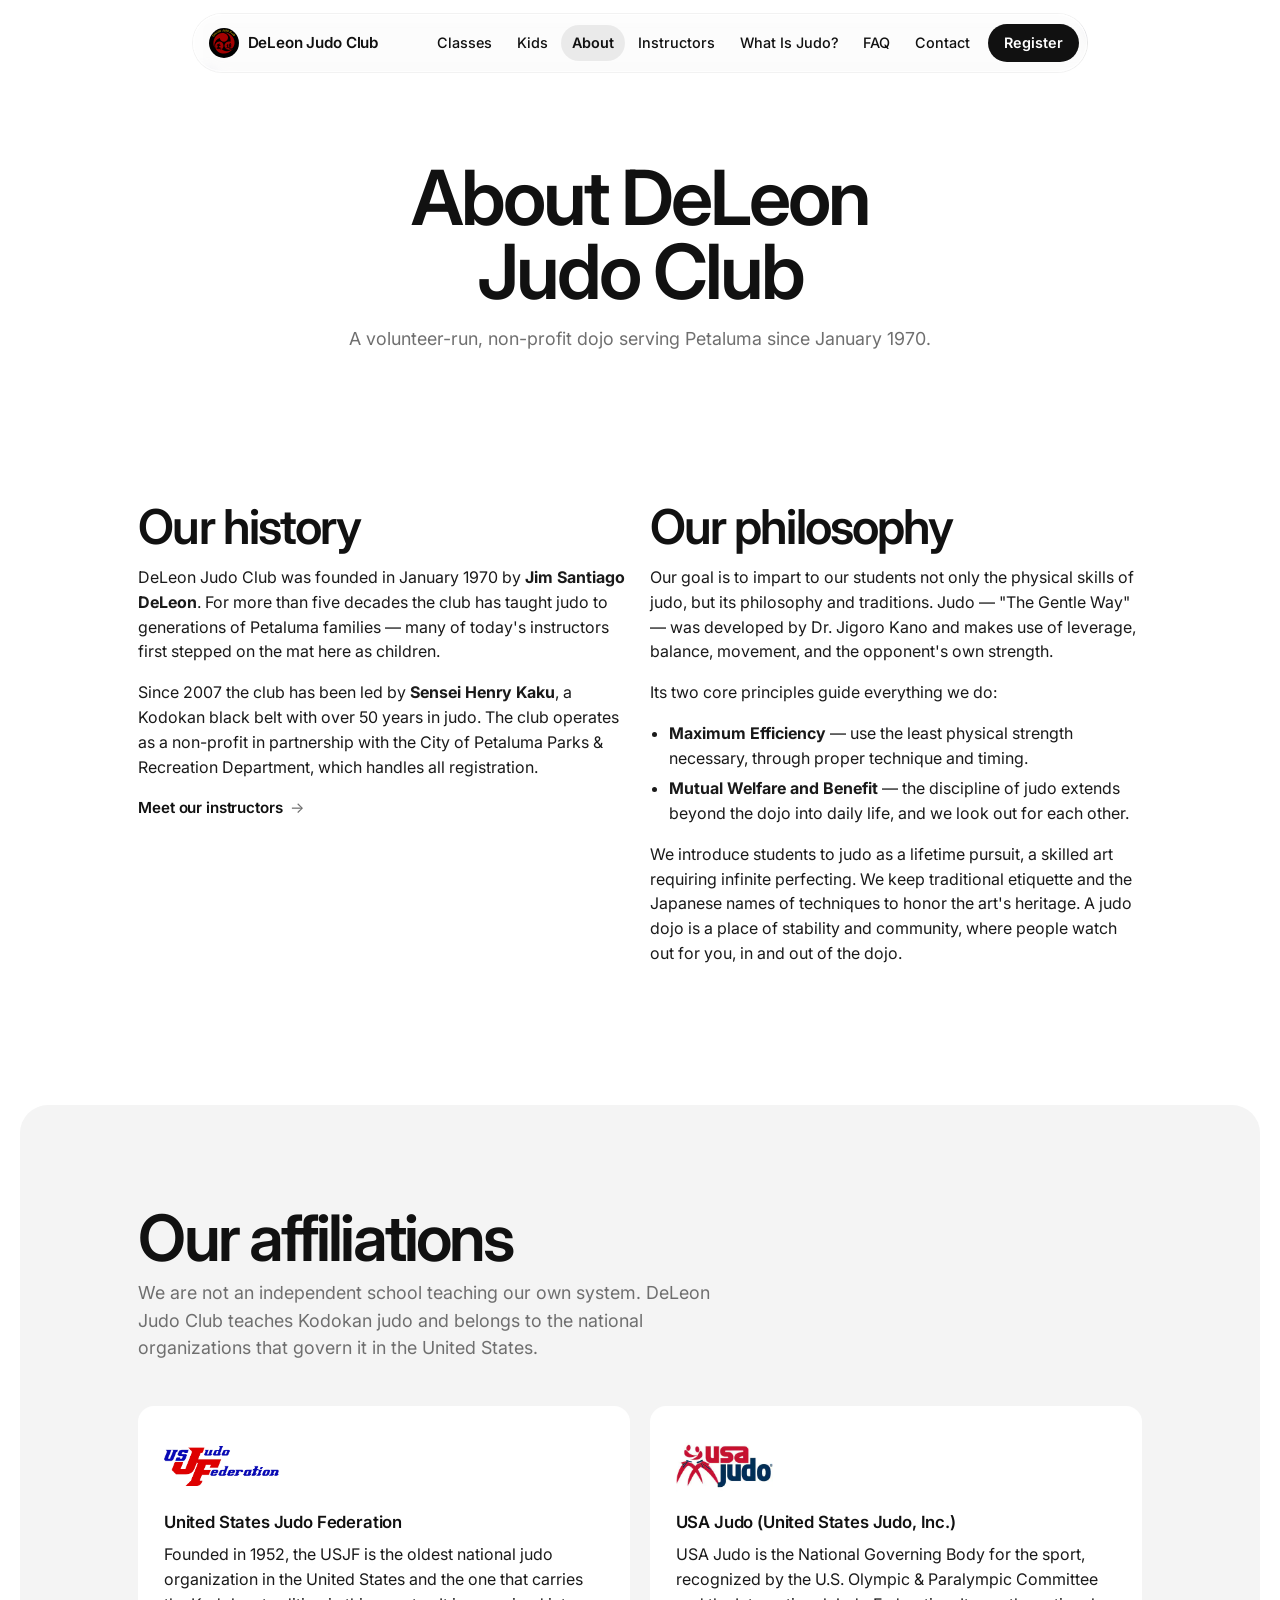
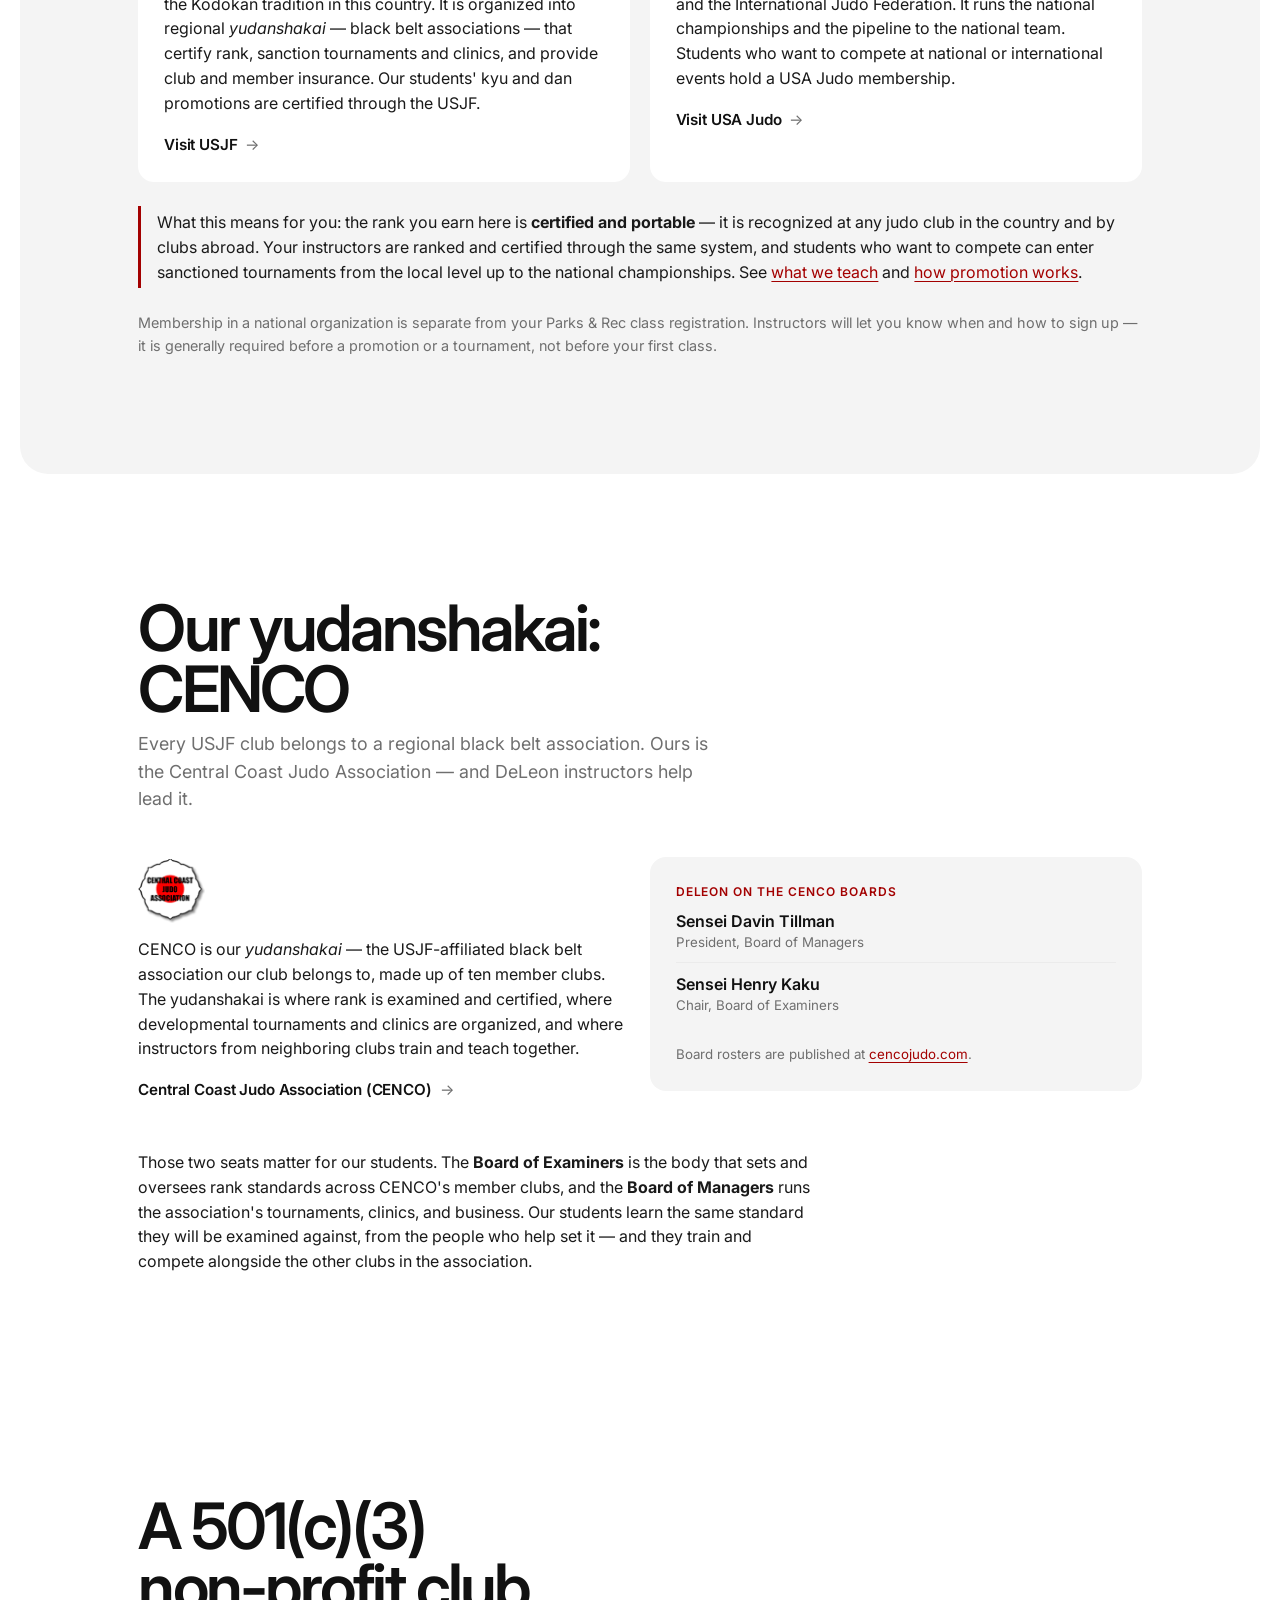
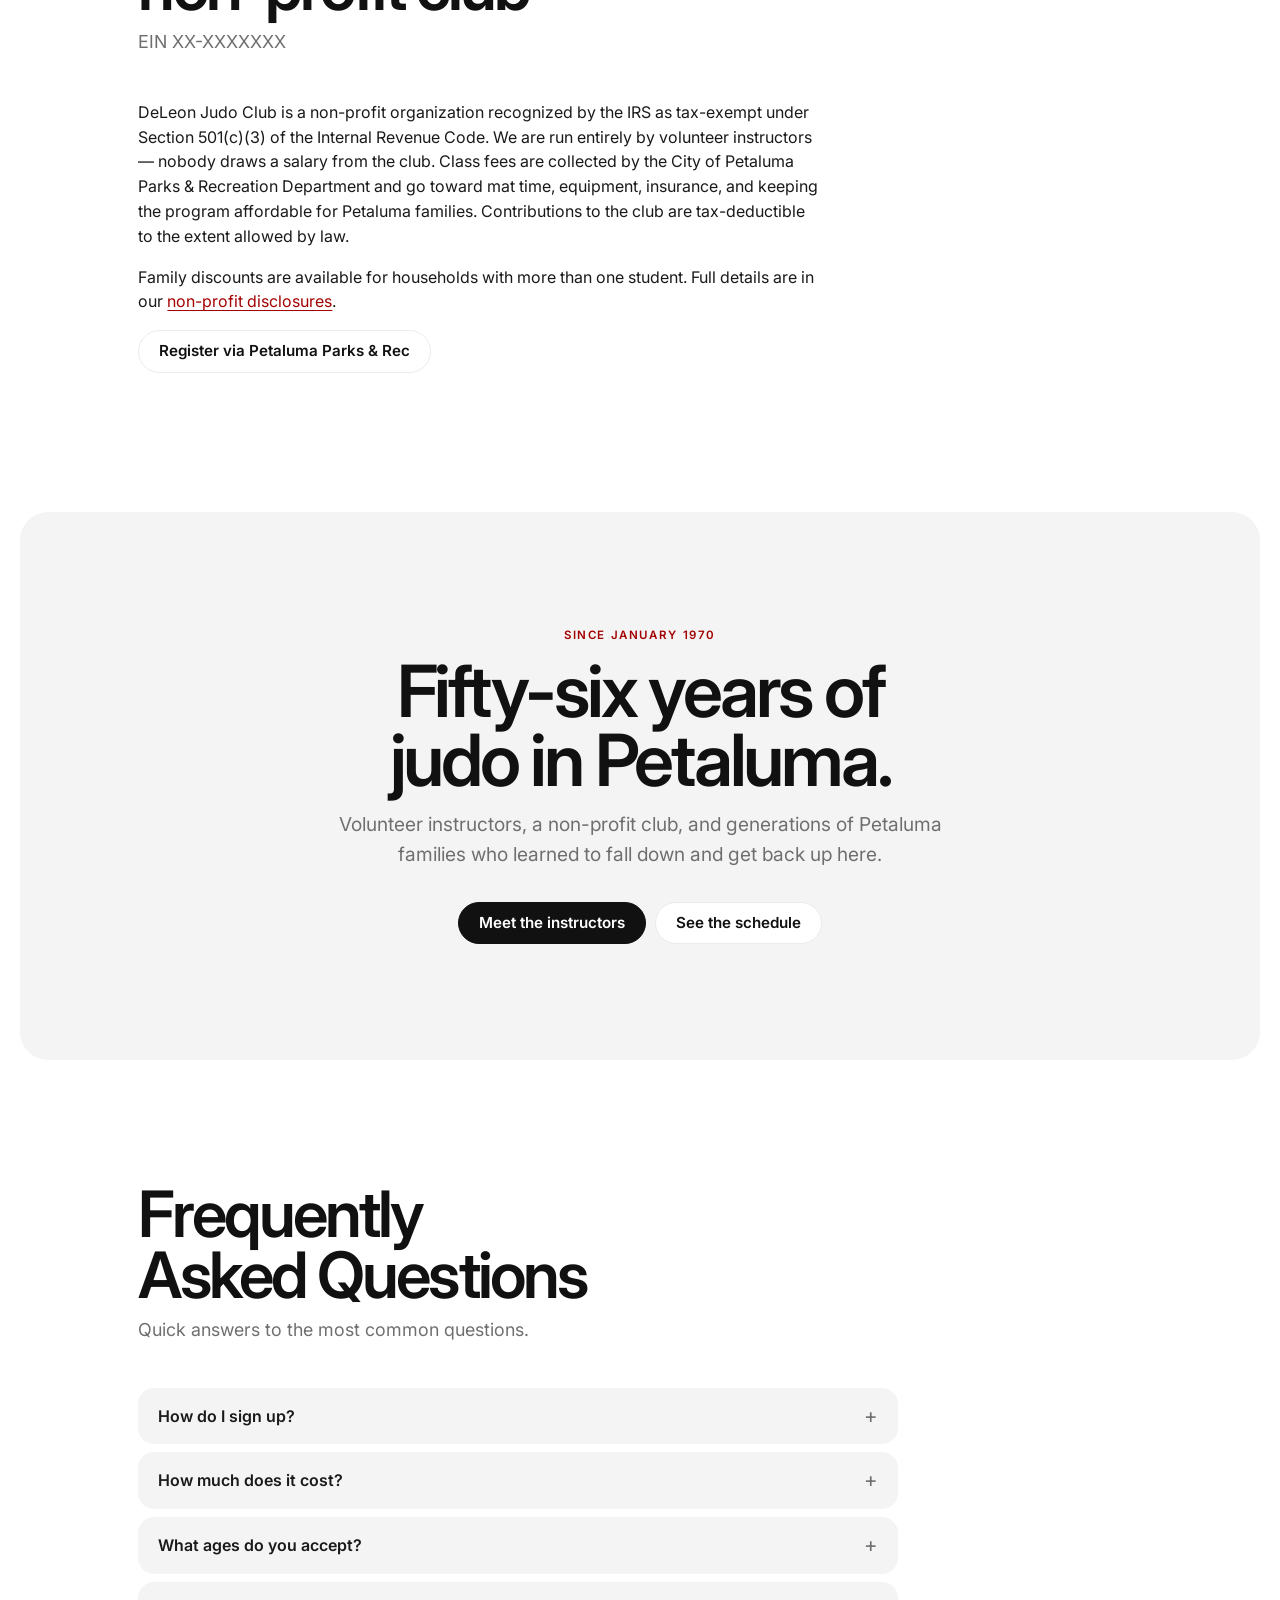
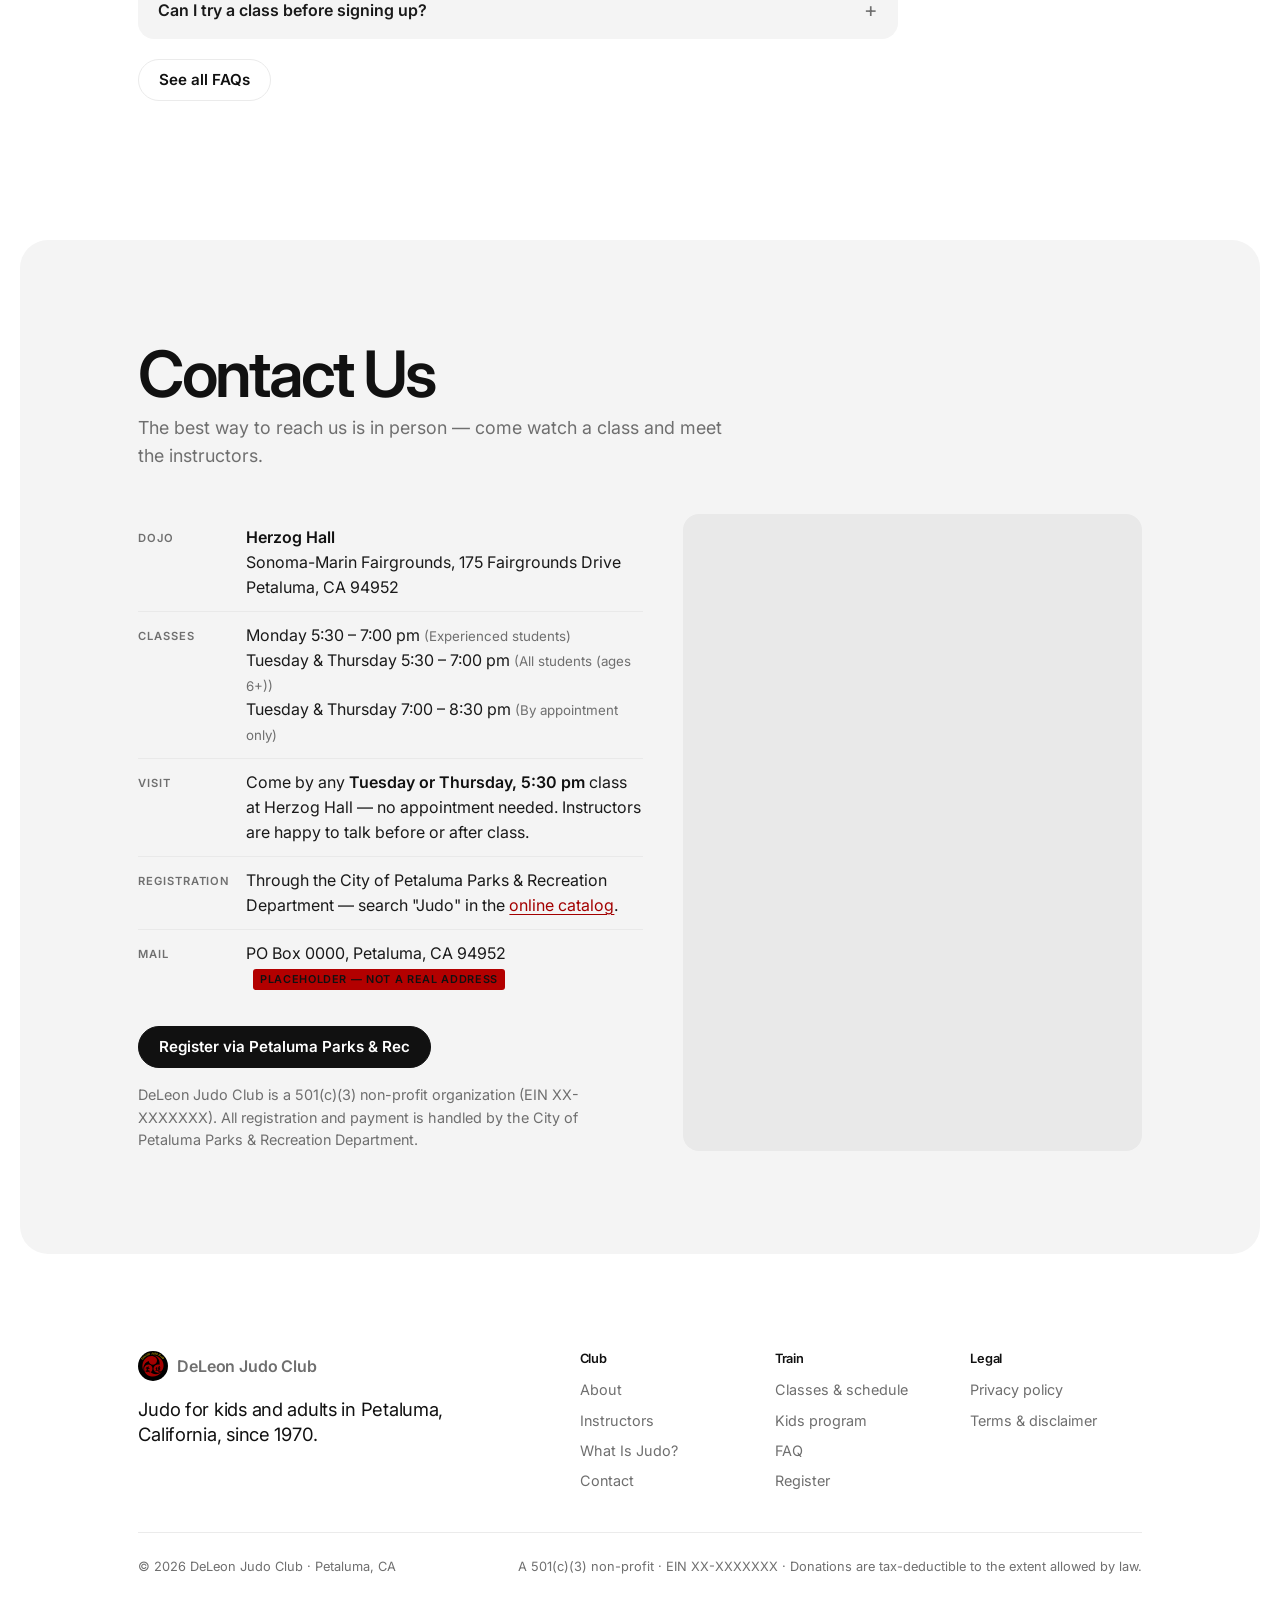
==== commit 2a8acf2d: "Bigger headline type scale, arrow-link style replaces inline arrows" ====
--- a/about.html
+++ b/about.html
@@ -50,7 +50,7 @@
           <h2>Our history</h2>
           <p>DeLeon Judo Club was founded in January 1970 by <strong>Jim Santiago DeLeon</strong>. For more than five decades the club has taught judo to generations of Petaluma families — many of today's instructors first stepped on the mat here as children.</p>
           <p>Since 2007 the club has been led by <strong>Sensei Henry Kaku</strong>, a Kodokan black belt with over 50 years in judo. The club operates as a non-profit in partnership with the City of Petaluma Parks &amp; Recreation Department, which handles all registration.</p>
-          <p><a href="instructors.html">Meet our instructors →</a></p>
+          <p><a class="link-arrow" href="instructors.html">Meet our instructors</a></p>
         </div>
         <div class="prose">
           <h2>Our philosophy</h2>
--- a/css/styles.css
+++ b/css/styles.css
@@ -32,10 +32,13 @@
 img { max-width: 100%; display: block; }
 a { color: var(--red); text-decoration-thickness: 1px; text-underline-offset: 3px; }
 a:hover { color: var(--black); }
+/* Type scale. The jump from a headline to the body copy under it is the main
+   device on this site: headlines run 2.5–5x the 16px body, tightly tracked and
+   set at or below single leading; nothing lives in the middle of the scale. */
 h1, h2, h3, h4 { line-height: 1.2; margin: 0 0 0.6em; color: var(--black); font-weight: 600; letter-spacing: -0.02em; }
 h1 { font-size: clamp(2rem, 4vw, 2.6rem); letter-spacing: -0.03em; }
-h2 { font-size: clamp(1.7rem, 3vw, 2.5rem); letter-spacing: -0.03em; line-height: 1.1; }
-h3 { font-size: 1.1rem; letter-spacing: -0.01em; }
+h2 { font-size: clamp(1.9rem, 3.2vw, 2.6rem); letter-spacing: -0.035em; line-height: 1.05; }
+h3 { font-size: 1.05rem; letter-spacing: -0.01em; }
 p { margin: 0 0 1em; }
 small { color: var(--muted); }
 .wrap { max-width: var(--max); margin: 0 auto; padding: 0 clamp(1.25rem, 3vw, 2.5rem); }
@@ -62,6 +65,38 @@
 .btn.btn-outline:hover { background: var(--panel); border-color: var(--panel); color: var(--black); }
 .btn.btn-gold { background: var(--black); border-color: var(--black); color: #fff; }
 .btn.btn-gold:hover { background: #333; border-color: #333; }
+
+/* Arrow links — the quiet counterpart to a button. Black, no underline; a
+   muted arrow that slides on hover, so the link reads as a direction rather
+   than as decorated body text. Inline links inside prose stay red. */
+.link-arrow {
+  display: inline-flex;
+  align-items: center;
+  gap: 0.5rem;
+  color: var(--black);
+  text-decoration: none;
+  font-weight: 600;
+  font-size: 0.95rem;
+  letter-spacing: -0.01em;
+  line-height: 1.3;
+}
+.link-arrow::after {
+  content: "\2192";
+  font-weight: 400;
+  color: var(--muted);
+  transition: transform 0.2s ease, color 0.2s ease;
+}
+.link-arrow:hover { color: var(--black); }
+.link-arrow:hover::after { transform: translateX(4px); color: var(--black); }
+.link-arrow:focus-visible { outline: 2px solid var(--black); outline-offset: 4px; border-radius: 2px; }
+/* A row of them: centered under a grid or table, separated by space, not bullets. */
+.link-row { display: flex; flex-wrap: wrap; gap: 0.5rem 2.25rem; justify-content: center; margin: 2rem 0 0; }
+.link-row.left { justify-content: flex-start; }
+
+section.dark .link-arrow, .callout-section.red .link-arrow { color: #fff; }
+section.dark .link-arrow::after { color: var(--gold); }
+.callout-section.red .link-arrow::after { color: rgba(255,255,255,0.7); }
+.callout-section.red .link-arrow:hover::after { color: #fff; }
 
 /* Header / nav — a floating pill, centred, over the page. The header itself
    is transparent and lets clicks through; only the pill is interactive. */
@@ -185,17 +220,17 @@
 .page-head { padding: clamp(3rem, 7.5vw, 5.5rem) 0 clamp(2rem, 4vw, 3rem); text-align: center; }
 .page-head h1 {
   margin: 0 auto;
-  font-size: clamp(2.1rem, 6vw, 4rem);
-  line-height: 1.04;
-  letter-spacing: -0.035em;
-  max-width: 18ch;
+  font-size: clamp(2.4rem, 7vw, 4.75rem);
+  line-height: 0.98;
+  letter-spacing: -0.04em;
+  max-width: 16ch;
   text-wrap: balance;
 }
 .page-head p { margin: 1rem auto 0; color: var(--muted); max-width: 620px; font-size: clamp(1rem, 1.4vw, 1.2rem); text-wrap: pretty; }
 
 /* Sections — no dividers. Rhythm comes from whitespace, and from the
    alternating inset panels (.alt) that sit a gutter in from the viewport. */
-section { padding: clamp(3.5rem, 7vw, 6rem) 0; }
+section { padding: clamp(4rem, 8vw, 7rem) 0; }
 section.alt, section.dark, .callout-section.red {
   margin: var(--gutter);
   border-radius: var(--radius-lg);
@@ -206,11 +241,30 @@
 section.dark a { color: var(--gold); }
 section.dark .muted, section.dark .section-title p { color: #a8a8a8; }
 section.dark small { color: #a8a8a8; }
-.section-title { margin-bottom: 2rem; }
-.section-title h2 { margin-bottom: 0.35rem; }
-.section-title p { color: var(--muted); margin: 0; font-size: 1.05rem; text-wrap: pretty; }
-.section-title.center { text-align: center; max-width: 680px; margin-left: auto; margin-right: auto; margin-bottom: 2.75rem; }
-.section-title.center h2 { text-wrap: balance; }
+.section-title { margin-bottom: 2.75rem; }
+.section-title h2 {
+  font-size: clamp(2.5rem, 6vw, 4rem);
+  line-height: 0.96;
+  letter-spacing: -0.045em;
+  max-width: 16ch;
+  margin-bottom: 0.65rem;
+  text-wrap: balance;
+}
+.section-title p { color: var(--muted); margin: 0; font-size: clamp(1.02rem, 1.4vw, 1.15rem); max-width: 54ch; text-wrap: pretty; }
+.section-title.center { text-align: center; max-width: 820px; margin-left: auto; margin-right: auto; margin-bottom: 3.25rem; }
+.section-title.center h2 { max-width: 18ch; margin-left: auto; margin-right: auto; }
+.section-title.center p { max-width: 46ch; margin-left: auto; margin-right: auto; }
+
+/* Headlines inside a two-column prose block — a step down from a full-width
+   section title, still well clear of the body copy under them. */
+.grid-2 .prose > h2 {
+  font-size: clamp(2.1rem, 3.8vw, 3rem);
+  line-height: 0.99;
+  letter-spacing: -0.04em;
+  margin-bottom: 0.9rem;
+  text-wrap: balance;
+}
+.grid-2 .prose > h2:not(:first-child) { margin-top: 3rem; }
 .prose { max-width: 680px; }
 .prose ul, .prose ol { padding-left: 1.2rem; }
 .prose li { margin-bottom: 0.35rem; }
@@ -236,10 +290,10 @@
 .callout-section { padding: clamp(4rem, 9vw, 7.5rem) 0; text-align: center; }
 .callout-section .wrap { max-width: 880px; }
 .callout-section h2 {
-  font-size: clamp(1.9rem, 4.4vw, 3.2rem);
-  line-height: 1.05;
-  letter-spacing: -0.035em;
-  max-width: 20ch;
+  font-size: clamp(2.5rem, 6.5vw, 4.5rem);
+  line-height: 0.96;
+  letter-spacing: -0.045em;
+  max-width: 16ch;
   margin: 0 auto 1rem;
   text-wrap: balance;
 }
@@ -388,7 +442,7 @@
 
 /* Legal pages (privacy, terms) */
 .legal { max-width: 720px; }
-.legal h2 { font-size: 1.15rem; margin-top: 2.25rem; padding-top: 1.5rem; border-top: 1px solid var(--line); }
+.legal h2 { font-size: 1.15rem; line-height: 1.25; letter-spacing: -0.015em; margin-top: 2.25rem; padding-top: 1.5rem; border-top: 1px solid var(--line); }
 .legal h2:first-of-type { margin-top: 1.5rem; }
 .legal p, .legal li { color: var(--ink); }
 .legal .legal-meta { color: var(--muted); font-size: 0.9rem; }
@@ -423,7 +477,7 @@
 .person { padding: 2rem 0; border-bottom: 1px solid var(--line); }
 .person:first-child { padding-top: 0; }
 .person:last-child { border-bottom: 0; }
-.person h2 { font-size: 1.35rem; margin-bottom: 0.15rem; display: flex; align-items: center; gap: 0.6rem; flex-wrap: wrap; }
+.person h2 { font-size: 1.35rem; line-height: 1.25; letter-spacing: -0.02em; margin-bottom: 0.15rem; display: flex; align-items: center; gap: 0.6rem; flex-wrap: wrap; }
 .person .role { color: var(--muted); margin-bottom: 0.75rem; }
 .person p:last-child { margin-bottom: 0; }
 .belt { display: inline-block; font-size: 0.7rem; font-weight: 600; letter-spacing: 0.06em; text-transform: uppercase; padding: 0.2rem 0.55rem; border-radius: 999px; line-height: 1.4; vertical-align: middle; }
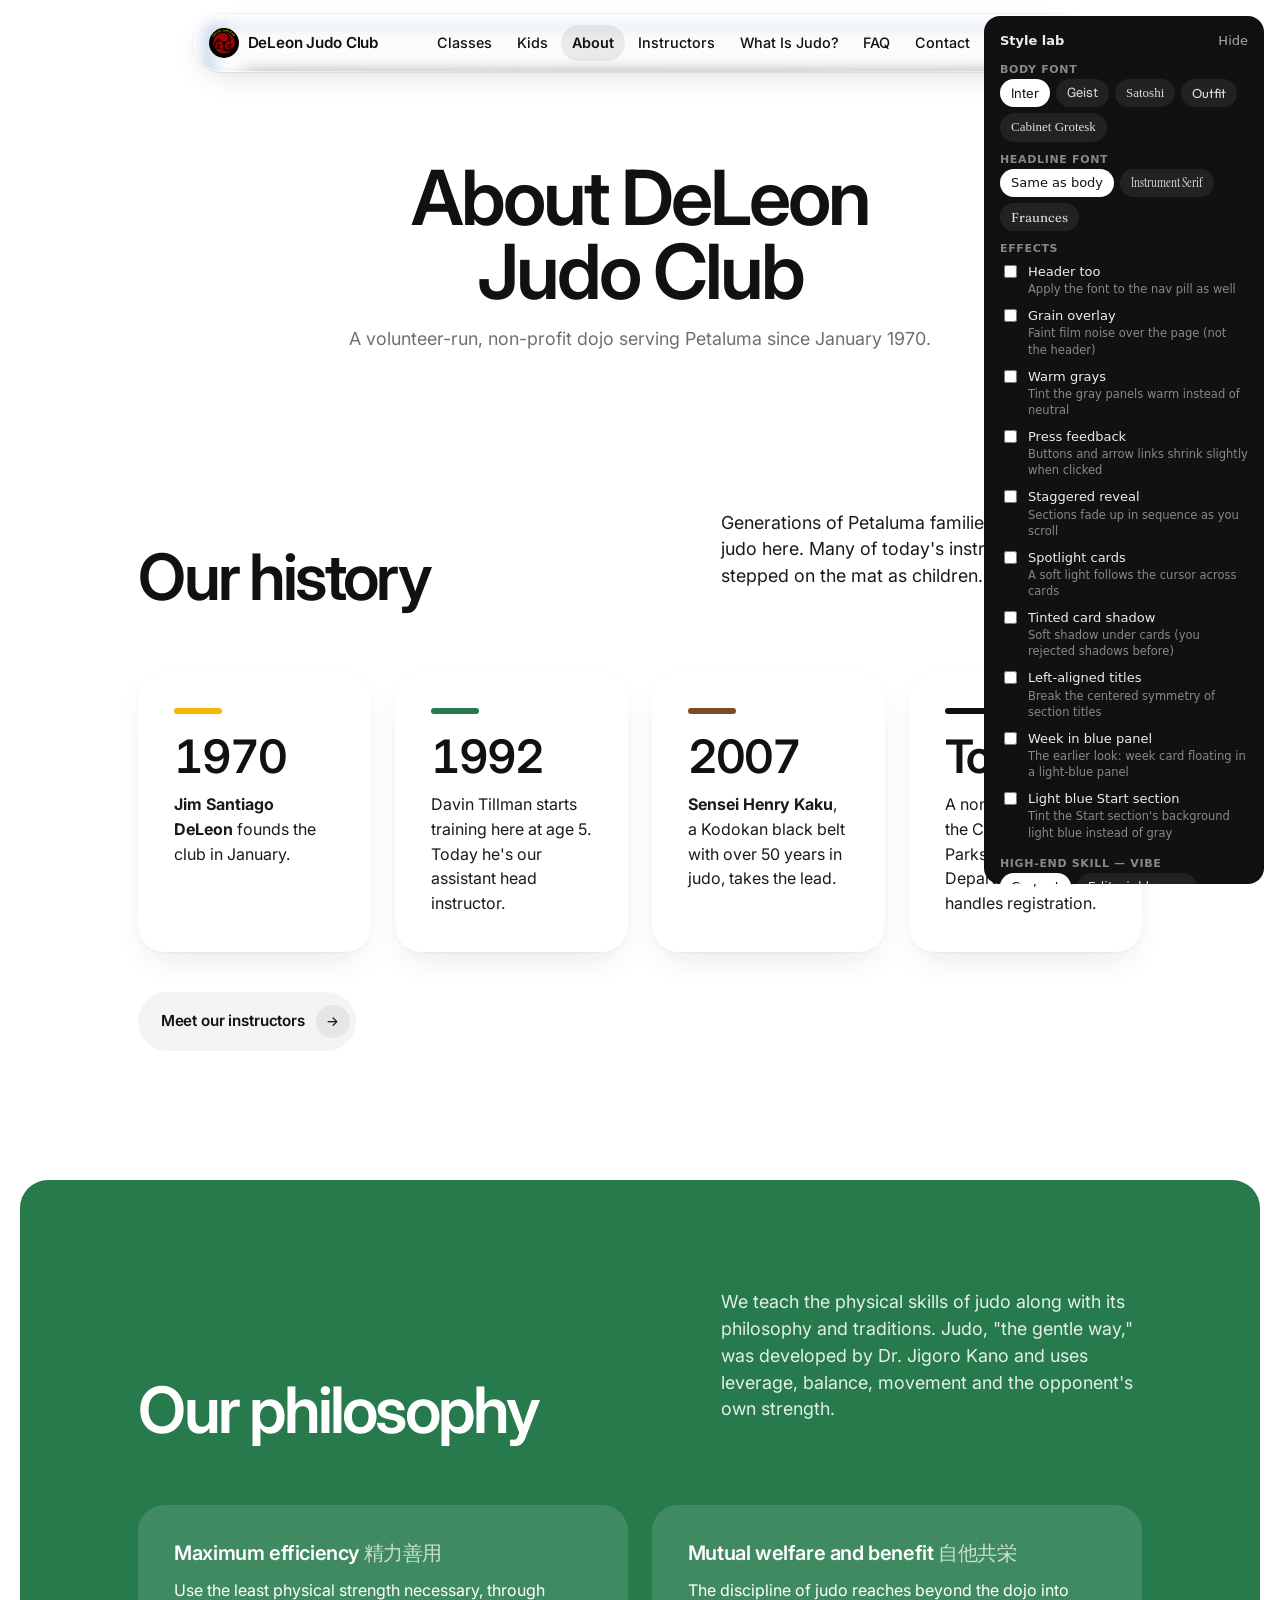
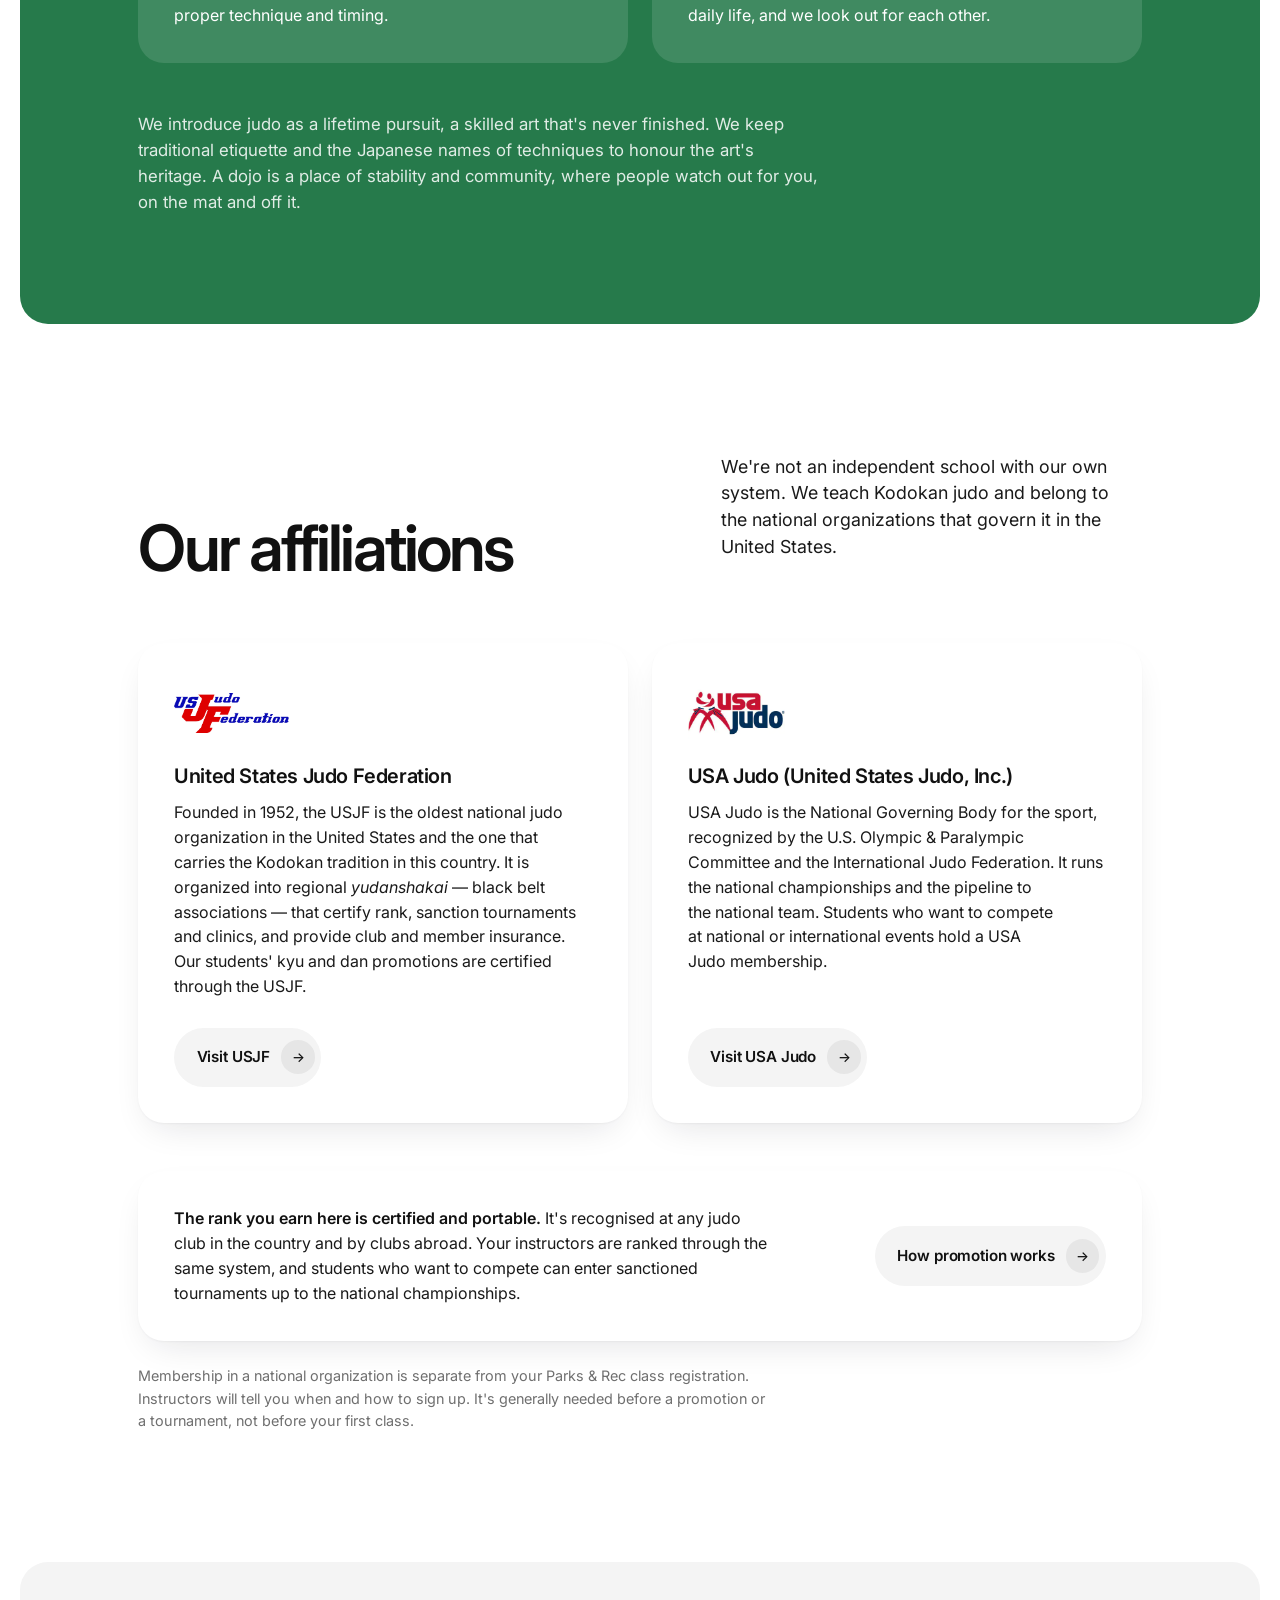
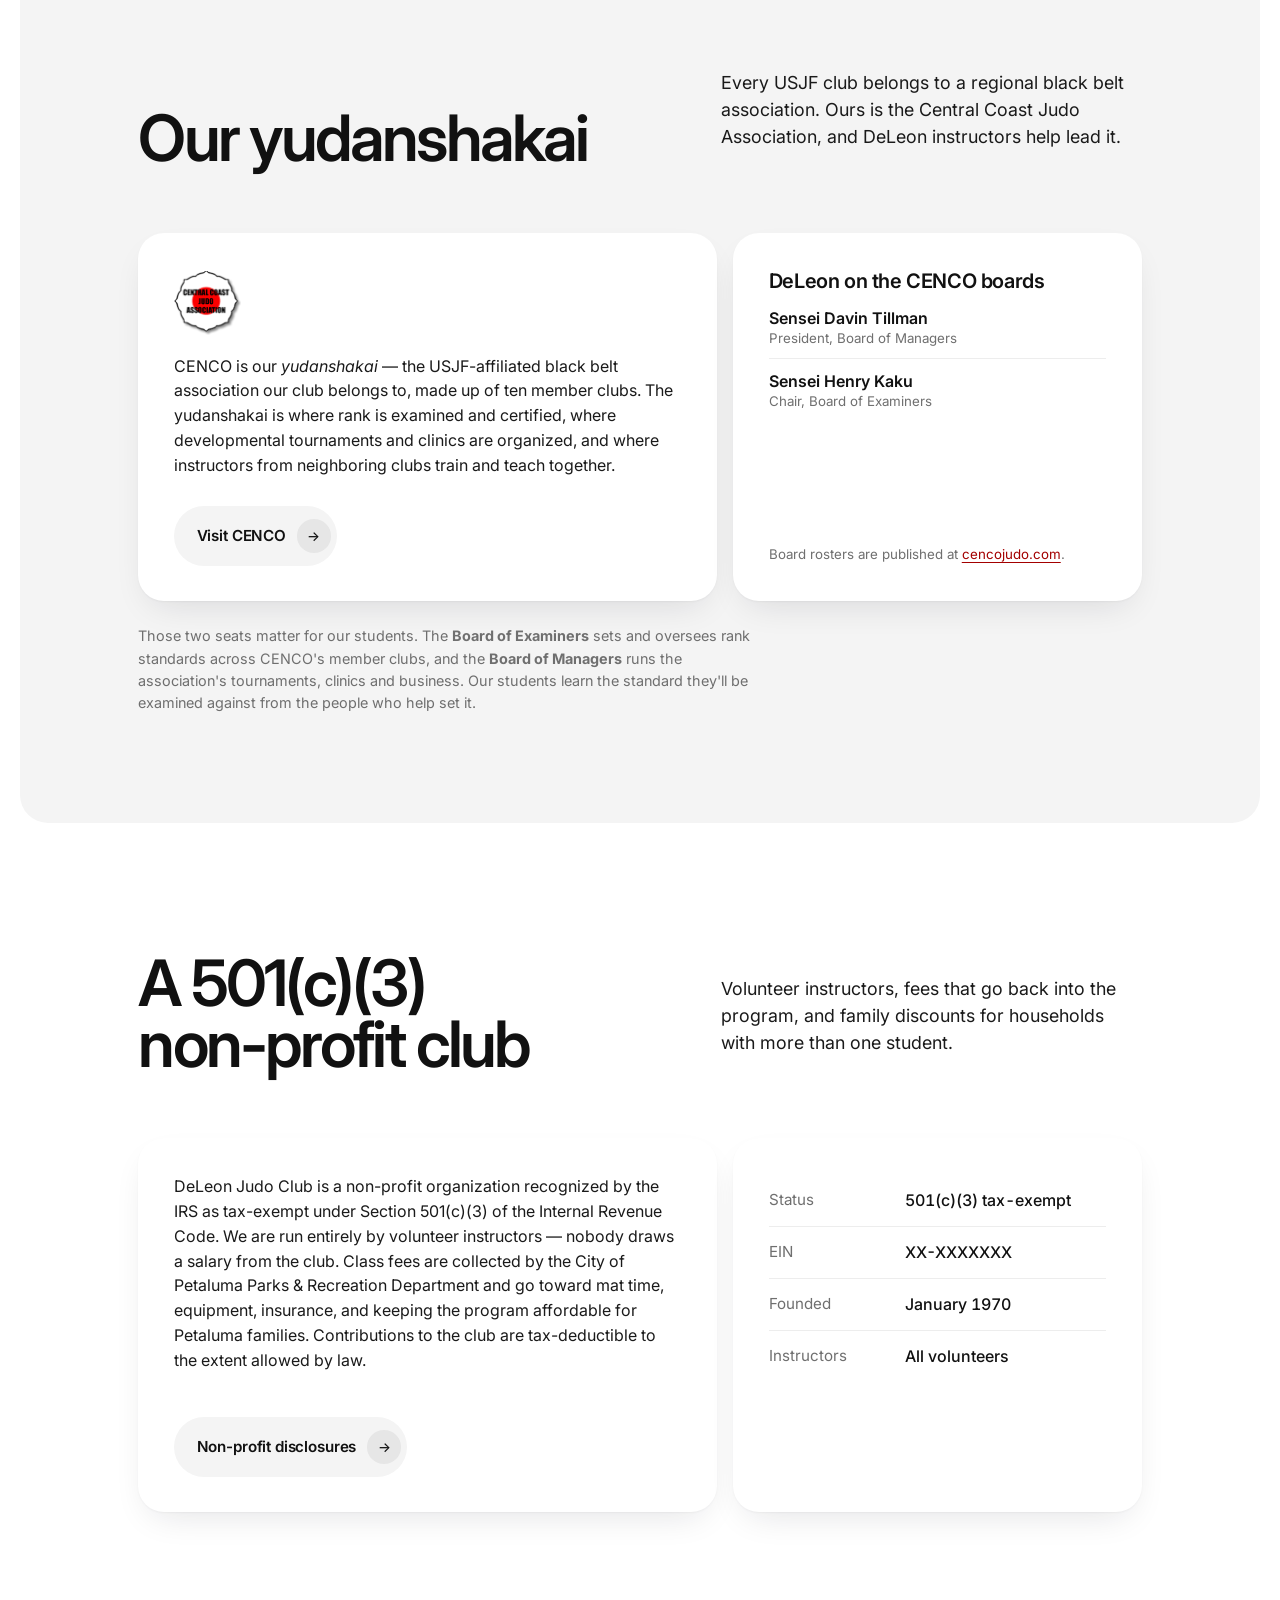
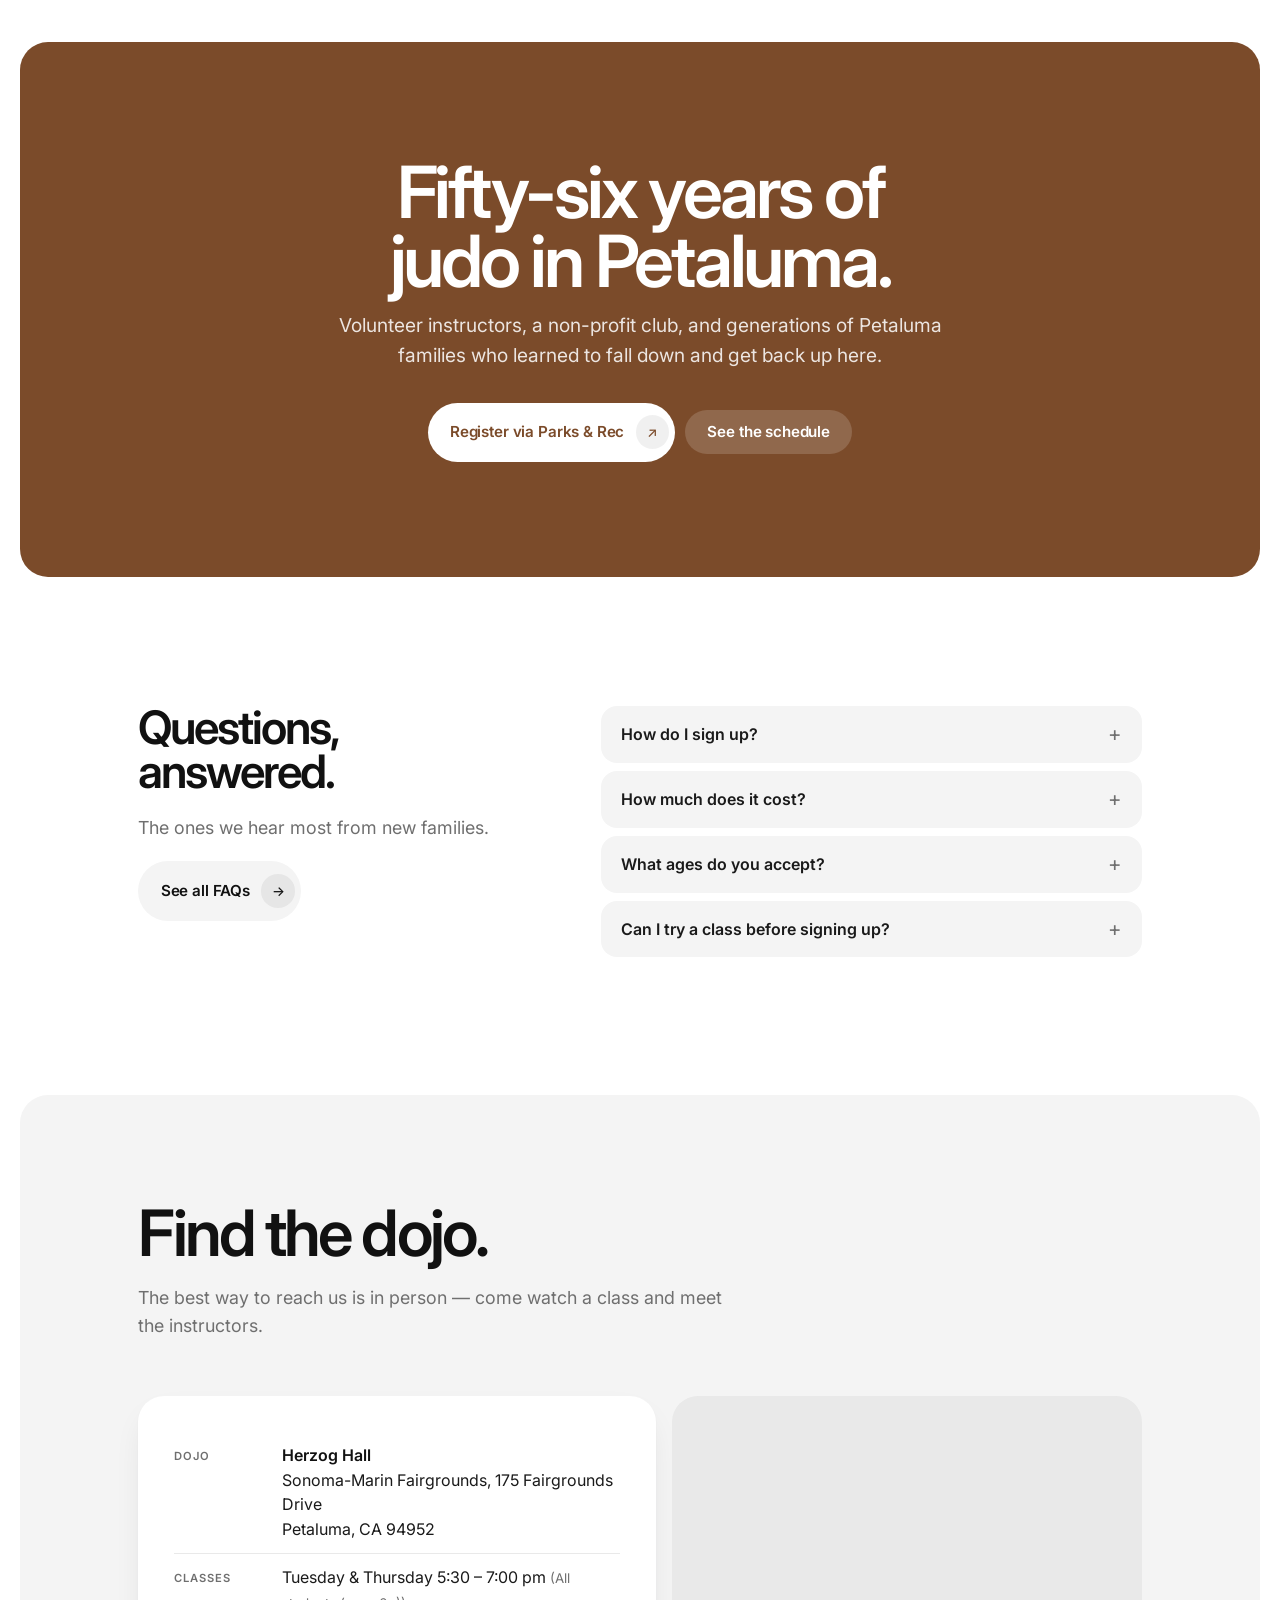
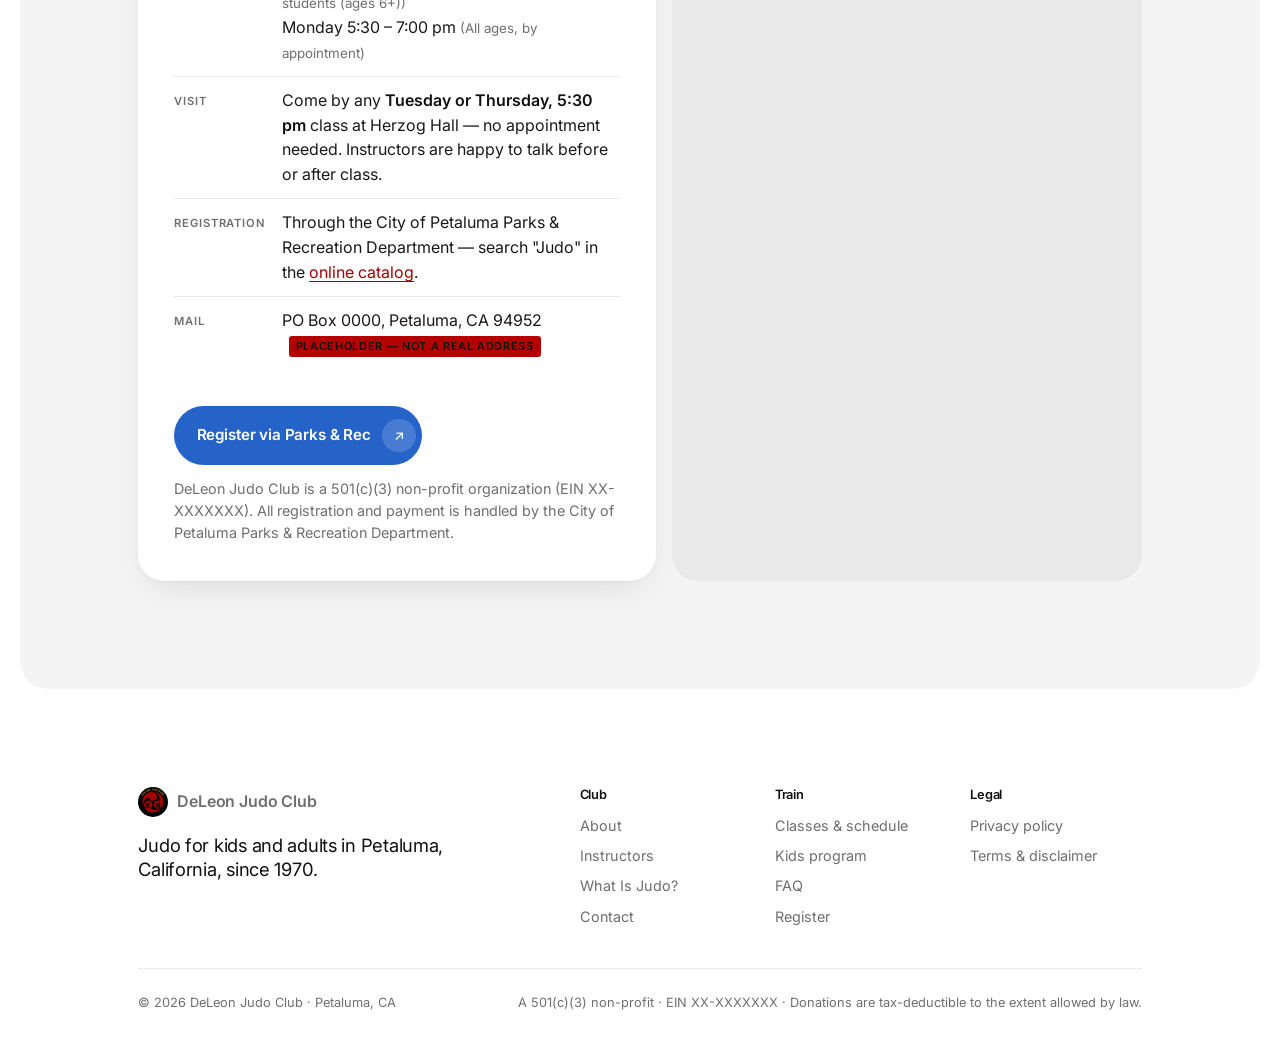
==== commit 7e3f0e59: "Redesign interior pages on the home page system Belt-colour cards, head-split headlines, one colour " ====
--- a/about.html
+++ b/about.html
@@ -43,76 +43,127 @@
     </div>
   </div>
 
+  <!-- Rhythm: quiet, GREEN BAND, quiet, panel, quiet, BROWN CTA, quiet, panel -->
+
   <section>
     <div class="wrap">
-      <div class="grid grid-2" style="align-items:start">
-        <div class="prose">
-          <h2>Our history</h2>
-          <p>DeLeon Judo Club was founded in January 1970 by <strong>Jim Santiago DeLeon</strong>. For more than five decades the club has taught judo to generations of Petaluma families — many of today's instructors first stepped on the mat here as children.</p>
-          <p>Since 2007 the club has been led by <strong>Sensei Henry Kaku</strong>, a Kodokan black belt with over 50 years in judo. The club operates as a non-profit in partnership with the City of Petaluma Parks &amp; Recreation Department, which handles all registration.</p>
-          <p><a class="link-arrow" href="instructors.html">Meet our instructors</a></p>
-        </div>
-        <div class="prose">
-          <h2>Our philosophy</h2>
-          <p>Our goal is to impart to our students not only the physical skills of judo, but its philosophy and traditions. Judo — "The Gentle Way" — was developed by Dr. Jigoro Kano and makes use of leverage, balance, movement, and the opponent's own strength.</p>
-          <p>Its two core principles guide everything we do:</p>
-          <ul>
-            <li><strong>Maximum Efficiency</strong> — use the least physical strength necessary, through proper technique and timing.</li>
-            <li><strong>Mutual Welfare and Benefit</strong> — the discipline of judo extends beyond the dojo into daily life, and we look out for each other.</li>
-          </ul>
-          <p>We introduce students to judo as a lifetime pursuit, a skilled art requiring infinite perfecting. We keep traditional etiquette and the Japanese names of techniques to honor the art's heritage. A judo dojo is a place of stability and community, where people watch out for you, in and out of the dojo.</p>
-        </div>
-      </div>
-    </div>
-  </section>
-
-
-  <section class="alt" id="affiliations">
-    <div class="wrap">
-      <div class="section-title">
+      <div class="head-split" data-reveal>
+        <h2>Our history</h2>
+        <p class="lede">Generations of Petaluma families have learned judo here. Many of today's instructors first stepped on the mat as children.</p>
+      </div>
+      <ol class="timeline">
+        <li class="shell" data-reveal>
+          <div class="core belted c-yellow">
+            <span class="year">1970</span>
+            <p><strong>Jim Santiago DeLeon</strong> founds the club in January.</p>
+          </div>
+        </li>
+        <li class="shell" data-reveal>
+          <div class="core belted c-green">
+            <span class="year">1992</span>
+            <p>Davin Tillman starts training here at age 5. Today he's our assistant head instructor.</p>
+          </div>
+        </li>
+        <li class="shell" data-reveal>
+          <div class="core belted c-brown">
+            <span class="year">2007</span>
+            <p><strong>Sensei Henry Kaku</strong>, a Kodokan black belt with over 50 years in judo, takes the lead.</p>
+          </div>
+        </li>
+        <li class="shell" data-reveal>
+          <div class="core belted c-black">
+            <span class="year">Today</span>
+            <p>A non-profit run with the City of Petaluma Parks &amp; Recreation Department, which handles registration.</p>
+          </div>
+        </li>
+      </ol>
+      <div class="link-row left"><a class="link-arrow" href="instructors.html">Meet our instructors</a></div>
+    </div>
+  </section>
+
+  <section class="band green">
+    <div class="wrap">
+      <div class="head-split" data-reveal>
+        <h2>Our philosophy</h2>
+        <p class="lede">We teach the physical skills of judo along with its philosophy and traditions. Judo, "the gentle way," was developed by Dr. Jigoro Kano and uses leverage, balance, movement and the opponent's own strength.</p>
+      </div>
+      <div class="cards two">
+        <div class="core" data-reveal>
+          <h3>Maximum efficiency <span class="jp-term">精力善用</span></h3>
+          <p>Use the least physical strength necessary, through proper technique and timing.</p>
+        </div>
+        <div class="core" data-reveal>
+          <h3>Mutual welfare and benefit <span class="jp-term">自他共栄</span></h3>
+          <p>The discipline of judo reaches beyond the dojo into daily life, and we look out for each other.</p>
+        </div>
+      </div>
+      <p class="band-note" data-reveal>We introduce judo as a lifetime pursuit, a skilled art that's never finished. We keep traditional etiquette and the Japanese names of techniques to honour the art's heritage. A dojo is a place of stability and community, where people watch out for you, on the mat and off it.</p>
+    </div>
+  </section>
+
+  <section id="affiliations">
+    <div class="wrap">
+      <div class="head-split" data-reveal>
         <h2>Our affiliations</h2>
-        <p>We are not an independent school teaching our own system. DeLeon Judo Club teaches Kodokan judo and belongs to the national organizations that govern it in the United States.</p>
+        <p class="lede">We're not an independent school with our own system. We teach Kodokan judo and belong to the national organizations that govern it in the United States.</p>
       </div>
       <div data-affiliations></div>
-      <div class="callout">
-        <p>What this means for you: the rank you earn here is <strong>certified and portable</strong> — it is recognized at any judo club in the country and by clubs abroad. Your instructors are ranked and certified through the same system, and students who want to compete can enter sanctioned tournaments from the local level up to the national championships. See <a href="classes.html#curriculum">what we teach</a> and <a href="classes.html#progress">how promotion works</a>.</p>
-      </div>
-      <p class="muted" style="font-size:0.9rem">Membership in a national organization is separate from your Parks &amp; Rec class registration. Instructors will let you know when and how to sign up — it is generally required before a promotion or a tournament, not before your first class.</p>
-    </div>
-  </section>
-
-  <section id="cenco">
-    <div class="wrap">
-      <div class="section-title">
-        <h2>Our yudanshakai: CENCO</h2>
-        <p>Every USJF club belongs to a regional black belt association. Ours is the Central Coast Judo Association — and DeLeon instructors help lead it.</p>
+      <div class="shell note-row" data-reveal>
+        <div class="core">
+          <p><strong>The rank you earn here is certified and portable.</strong> It's recognised at any judo club in the country and by clubs abroad. Your instructors are ranked through the same system, and students who want to compete can enter sanctioned tournaments up to the national championships.</p>
+          <a class="link-arrow" href="classes.html#progress">How promotion works</a>
+        </div>
+      </div>
+      <p class="fine">Membership in a national organization is separate from your Parks &amp; Rec class registration. Instructors will tell you when and how to sign up. It's generally needed before a promotion or a tournament, not before your first class.</p>
+    </div>
+  </section>
+
+  <section class="alt" id="cenco">
+    <div class="wrap">
+      <div class="head-split" data-reveal>
+        <h2>Our yudanshakai</h2>
+        <p class="lede">Every USJF club belongs to a regional black belt association. Ours is the Central Coast Judo Association, and DeLeon instructors help lead it.</p>
       </div>
       <div data-yudanshakai></div>
-      <div class="prose" style="margin-top:2rem">
-        <p>Those two seats matter for our students. The <strong>Board of Examiners</strong> is the body that sets and oversees rank standards across CENCO's member clubs, and the <strong>Board of Managers</strong> runs the association's tournaments, clinics, and business. Our students learn the same standard they will be examined against, from the people who help set it — and they train and compete alongside the other clubs in the association.</p>
-      </div>
+      <p class="fine">Those two seats matter for our students. The <strong>Board of Examiners</strong> sets and oversees rank standards across CENCO's member clubs, and the <strong>Board of Managers</strong> runs the association's tournaments, clinics and business. Our students learn the standard they'll be examined against from the people who help set it.</p>
     </div>
   </section>
 
   <section>
     <div class="wrap">
-      <div class="section-title"><h2>A 501(c)(3) non-profit club</h2><p>EIN <span data-ein>XX-XXXXXXX</span></p></div>
-      <div class="prose">
-        <!-- Blurb rendered from js/main.js (CLUB.nonprofit) -->
-        <div data-nonprofit></div>
-        <p>Family discounts are available for households with more than one student. Full details are in our <a href="terms.html#nonprofit">non-profit disclosures</a>.</p>
-        <p><a class="btn btn-outline" data-register href="https://secure.rec1.com/CA/petaluma-ca/catalog">Register via Petaluma Parks &amp; Rec</a></p>
-      </div>
-    </div>
-  </section>
-
-  <section class="callout-section alt">
-    <div class="wrap">
-      <p class="eyebrow">Since January 1970</p>
+      <div class="head-split" data-reveal>
+        <h2>A 501(c)(3) non-profit club</h2>
+        <p class="lede">Volunteer instructors, fees that go back into the program, and family discounts for households with more than one student.</p>
+      </div>
+      <div class="grid-12">
+        <div class="shell span-7" data-reveal>
+          <div class="core">
+            <div data-nonprofit></div>
+            <div class="actions push">
+              <a class="link-arrow" href="terms.html#nonprofit">Non-profit disclosures</a>
+            </div>
+          </div>
+        </div>
+        <div class="shell span-5" data-reveal>
+          <div class="core">
+            <dl class="facts">
+              <div><dt>Status</dt><dd>501(c)(3) tax-exempt</dd></div>
+              <div><dt>EIN</dt><dd data-ein>XX-XXXXXXX</dd></div>
+              <div><dt>Founded</dt><dd>January 1970</dd></div>
+              <div><dt>Instructors</dt><dd>All volunteers</dd></div>
+            </dl>
+          </div>
+        </div>
+      </div>
+    </div>
+  </section>
+
+  <section class="callout-section brown">
+    <div class="wrap">
       <h2>Fifty-six years of judo in Petaluma.</h2>
       <p>Volunteer instructors, a non-profit club, and generations of Petaluma families who learned to fall down and get back up here.</p>
       <div class="actions">
-        <a class="btn" href="instructors.html">Meet the instructors</a>
+        <a class="btn" data-register href="https://secure.rec1.com/CA/petaluma-ca/catalog">Register via Parks &amp; Rec</a>
         <a class="btn btn-outline" href="classes.html">See the schedule</a>
       </div>
     </div>
@@ -169,5 +220,6 @@
 
 <script src="js/main.js"></script>
 <script src="js/liquid-glass.js"></script>
+<script src="js/style-lab.js"></script>
 </body>
 </html>
--- a/css/styles.css
+++ b/css/styles.css
@@ -1,7 +1,7 @@
 /* DeLeon Judo Club — styles
  * Look: white page, floating pill nav, big inset rounded panels instead of
  * bands and borders, generous vertical rhythm, black pill buttons. Red stays
- * the accent (links, eyebrows, the red callout band). */
+ * the accent (links, the red callout band). */
 :root {
   --red: #a30000;
   --black: #111111;
@@ -12,6 +12,17 @@
   --panel: #f4f4f4;
   --panel-deep: #e9e9e9;
   --gold: #ffcc00;
+  /* Judo belt colours, in kyu order — accents that break up the white page.
+     Used as tile fills and small markers, never as text on white (yellow
+     fails contrast; --belt-yellow-ink is the readable version). */
+  --belt-yellow: #f2b705;
+  --belt-yellow-ink: #8a6800;
+  --belt-orange: #b9530f;  /* deep enough for white text (4.9:1) */
+  --belt-green: #267a4b;   /* 5.3:1 with white */
+  --belt-blue: #2563c9;
+  --belt-blue-deep: #1b4fa6;   /* hover / pressed */
+  --belt-purple: #6d4ab0;
+  --belt-brown: #7b4b2a;
   --max: 1080px;
   --gutter: clamp(12px, 1.6vw, 24px);   /* inset of panels from the viewport edge */
   --radius: 16px;                        /* cards, tables, FAQ rows */
@@ -43,60 +54,70 @@
 small { color: var(--muted); }
 .wrap { max-width: var(--max); margin: 0 auto; padding: 0 clamp(1.25rem, 3vw, 2.5rem); }
 .muted { color: var(--muted); }
-.eyebrow { color: var(--red); text-transform: uppercase; letter-spacing: 0.14em; font-size: 0.72rem; font-weight: 600; margin-bottom: 1rem; }
 .sr-only { position: absolute; width: 1px; height: 1px; overflow: hidden; clip: rect(0 0 0 0); white-space: nowrap; }
 
-/* Buttons — pills. Primary is black; outline is white with a hairline. */
-.btn {
-  display: inline-block;
-  padding: 0.7rem 1.25rem;
+/* Buttons — pills on a heavy custom curve. Primary is belt blue; secondary
+   (.btn-outline and .link-arrow) is a flat tone step. Arrow buttons carry the
+   arrow in its own circle, flush to the right, which nudges on hover. */
+:root { --spring: cubic-bezier(0.32, 0.72, 0, 1); }
+.btn, .link-arrow {
+  display: inline-flex;
+  align-items: center;
+  gap: 0.7rem;
+  padding: 0.8rem 1.4rem;
+  border: 0;
   border-radius: 999px;
   font-weight: 600;
   font-size: 0.95rem;
   line-height: 1.2;
+  letter-spacing: -0.01em;
   text-decoration: none;
-  border: 1px solid var(--black);
-  background: var(--black);
-  color: #fff;
-  transition: background 0.2s ease, color 0.2s ease, border-color 0.2s ease;
-}
-.btn:hover { background: #333; border-color: #333; color: #fff; }
-.btn.btn-outline { background: #fff; color: var(--black); border-color: var(--line); }
-.btn.btn-outline:hover { background: var(--panel); border-color: var(--panel); color: var(--black); }
-.btn.btn-gold { background: var(--black); border-color: var(--black); color: #fff; }
-.btn.btn-gold:hover { background: #333; border-color: #333; }
-
-/* Arrow links — the quiet counterpart to a button. Black, no underline; a
-   muted arrow that slides on hover, so the link reads as a direction rather
-   than as decorated body text. Inline links inside prose stay red. */
-.link-arrow {
-  display: inline-flex;
-  align-items: center;
-  gap: 0.5rem;
-  color: var(--black);
-  text-decoration: none;
-  font-weight: 600;
-  font-size: 0.95rem;
-  letter-spacing: -0.01em;
-  line-height: 1.3;
-}
-.link-arrow::after {
-  content: "\2192";
-  font-weight: 400;
-  color: var(--muted);
-  transition: transform 0.2s ease, color 0.2s ease;
-}
-.link-arrow:hover { color: var(--black); }
-.link-arrow:hover::after { transform: translateX(4px); color: var(--black); }
-.link-arrow:focus-visible { outline: 2px solid var(--black); outline-offset: 4px; border-radius: 2px; }
-/* A row of them: centered under a grid or table, separated by space, not bullets. */
-.link-row { display: flex; flex-wrap: wrap; gap: 0.5rem 2.25rem; justify-content: center; margin: 2rem 0 0; }
+  cursor: pointer;
+  transition: background 0.5s var(--spring), color 0.5s var(--spring), transform 0.5s var(--spring);
+}
+.btn { background: var(--belt-blue); color: #fff; }
+.btn:hover { background: var(--belt-blue-deep); color: #fff; }
+.btn:active, .link-arrow:active { transform: scale(0.98); }
+.btn:focus-visible, .link-arrow:focus-visible { outline: 2px solid var(--belt-blue); outline-offset: 3px; }
+.btn.btn-outline, .link-arrow { background: var(--panel); color: var(--black); }
+.btn.btn-outline:hover, .link-arrow:hover { background: var(--panel-deep); color: var(--black); }
+.btn.btn-gold { background: var(--belt-blue); color: #fff; }
+
+/* The nested arrow: primary buttons and .link-arrow get it; .btn-outline
+   stays plain text so a pair never shows two arrows. */
+.btn:not(.btn-outline), .link-arrow { padding-right: 0.4rem; }
+.btn:not(.btn-outline)::after, .link-arrow::after {
+  content: "\2197";
+  display: inline-grid;
+  place-items: center;
+  width: 2.1rem;
+  height: 2.1rem;
+  border-radius: 50%;
+  font-size: 0.85rem;
+  font-weight: 500;
+  background: rgba(255, 255, 255, 0.16);
+  transition: transform 0.5s var(--spring), background 0.5s var(--spring);
+}
+.link-arrow::after { content: "\2192"; background: rgba(0, 0, 0, 0.06); }
+.btn:not(.btn-outline):hover::after, .link-arrow:hover::after { transform: translate(3px, -1px) scale(1.05); }
+.link-arrow:hover::after { transform: translateX(3px) scale(1.05); }
+
+/* On a gray surface, flip secondaries to white */
+section.alt .link-arrow, section.alt .btn.btn-outline, .core-panel .link-arrow { background: var(--bg); }
+section.alt .link-arrow:hover, section.alt .btn.btn-outline:hover { background: #fafafa; }
+section.alt .core .link-arrow { background: var(--panel); }
+section.alt .core .link-arrow:hover { background: var(--panel-deep); }
+/* On colour: white button with the colour as text, or translucent on red/dark */
+section.band .link-arrow { background: #fff; color: var(--belt-blue); }
+section.band .link-arrow:hover { background: rgba(255, 255, 255, 0.9); color: var(--belt-blue); }
+section.band .link-arrow::after { background: rgba(37, 99, 201, 0.1); }
+section.dark .link-arrow { background: rgba(255, 255, 255, 0.16); color: #fff; }
+section.dark .link-arrow:hover { background: rgba(255, 255, 255, 0.26); color: #fff; }
+section.dark .link-arrow::after { background: rgba(255, 255, 255, 0.14); }
+/* A row of them */
+.link-row { display: flex; flex-wrap: wrap; gap: 0.6rem; justify-content: center; margin: 2.5rem 0 0; }
 .link-row.left { justify-content: flex-start; }
-
-section.dark .link-arrow, .callout-section.red .link-arrow { color: #fff; }
-section.dark .link-arrow::after { color: var(--gold); }
-.callout-section.red .link-arrow::after { color: rgba(255,255,255,0.7); }
-.callout-section.red .link-arrow:hover::after { color: #fff; }
+.actions { display: flex; flex-wrap: wrap; gap: 0.6rem; align-items: center; }
 
 /* Header / nav — a floating pill, centred, over the page. The header itself
    is transparent and lets clicks through; only the pill is interactive. */
@@ -121,7 +142,28 @@
   background: rgba(255, 255, 255, 0.42);
   -webkit-backdrop-filter: blur(12px) brightness(0.98) saturate(1.4);
   backdrop-filter: blur(12px) brightness(0.98) saturate(1.4);
-  box-shadow: inset 0 0 0 1px rgba(255, 255, 255, 0.7), inset 0 1px 0 rgba(255, 255, 255, 0.85), 0 0 0 1px rgba(0, 0, 0, 0.05);
+  /* Rim, a faint inner depth at the bottom edge, then a soft lift off the
+     page: a tight contact shadow plus a wide, low-opacity ambient one. */
+  box-shadow:
+    inset 0 1px 0 rgba(255, 255, 255, 0.85),
+    inset 0 -6px 12px -8px rgba(0, 0, 0, 0.08),
+    0 0 0 1px rgba(0, 0, 0, 0.05),
+    0 1px 2px rgba(0, 0, 0, 0.04),
+    0 10px 30px -10px rgba(0, 0, 0, 0.16);
+}
+/* Specular edge: a 1px gradient ring, bright where light would catch the
+   top-left and bottom-right of the glass, nearly clear along the sides. */
+.site-header .wrap::before {
+  content: "";
+  position: absolute;
+  inset: 0;
+  border-radius: inherit;
+  padding: 1px;
+  background: linear-gradient(135deg, rgba(255, 255, 255, 0.95), rgba(255, 255, 255, 0.25) 35%, rgba(255, 255, 255, 0.1) 65%, rgba(255, 255, 255, 0.75));
+  -webkit-mask: linear-gradient(#000 0 0) content-box, linear-gradient(#000 0 0);
+  -webkit-mask-composite: xor;
+  mask-composite: exclude;
+  pointer-events: none;
 }
 .brand { display: flex; align-items: center; gap: 0.55rem; color: var(--black); text-decoration: none; font-weight: 600; font-size: 0.95rem; letter-spacing: -0.01em; white-space: nowrap; }
 .brand img { width: 30px; height: 30px; }
@@ -230,8 +272,8 @@
 
 /* Sections — no dividers. Rhythm comes from whitespace, and from the
    alternating inset panels (.alt) that sit a gutter in from the viewport. */
-section { padding: clamp(4rem, 8vw, 7rem) 0; }
-section.alt, section.dark, .callout-section.red {
+section { padding: clamp(5rem, 8.5vw, 8rem) 0; }
+section.alt, section.dark, .callout-section:is(.red, .green, .orange, .black) {
   margin: var(--gutter);
   border-radius: var(--radius-lg);
 }
@@ -282,6 +324,266 @@
 .card .rank { color: var(--red); font-weight: 600; font-size: 0.75rem; text-transform: uppercase; letter-spacing: 0.08em; margin-bottom: 0.5rem; }
 .card p:last-child { margin-bottom: 0; }
 
+/* Bento — a 6-column grid of tiles in mixed sizes. Tiles are flat: a tone
+   step (gray on white, white on a gray panel) or a solid belt colour. */
+.bento { display: grid; grid-template-columns: repeat(6, 1fr); gap: 1rem; }
+.tile {
+  grid-column: span 2;
+  display: flex;
+  flex-direction: column;
+  gap: 0.75rem;
+  min-width: 0;
+  background: var(--panel);
+  border-radius: 24px;
+  padding: clamp(1.4rem, 2.6vw, 2.1rem);
+}
+section.alt .tile { background: var(--bg); }
+.tile > * { margin: 0; }
+.tile h2 { font-size: clamp(2rem, 3.6vw, 2.9rem); line-height: 0.98; letter-spacing: -0.04em; text-wrap: balance; }
+.tile h3 { font-size: 1.2rem; letter-spacing: -0.02em; }
+.tile p { color: var(--ink); text-wrap: pretty; }
+.tile .push { margin-top: auto; } /* pins a link or button to the tile's bottom edge */
+.tile.span-3 { grid-column: span 3; }
+.tile.span-4 { grid-column: span 4; }
+.tile.span-6 { grid-column: span 6; }
+.tile.row-2 { grid-row: span 2; }
+
+/* Solid belt tiles */
+.tile.fill { color: #fff; }
+.tile.fill :is(h2, h3, p, strong) { color: inherit; }
+.tile.fill-yellow { background: var(--belt-yellow); color: var(--black); }
+.tile.fill-orange { background: var(--belt-orange); }
+.tile.fill-green  { background: var(--belt-green); }
+.tile.fill-blue   { background: var(--belt-blue); }
+.tile.fill-black  { background: var(--black); }
+.tile.fill-red    { background: var(--red); }
+
+/* Split section — a left-aligned title beside its content */
+.split { display: grid; grid-template-columns: minmax(0, 5fr) minmax(0, 7fr); gap: clamp(2rem, 5vw, 4.5rem); align-items: start; }
+.split .section-title { margin: 0; }
+.split .section-title h2 { font-size: clamp(2.3rem, 4.6vw, 3.6rem); }
+.split .link-row { justify-content: flex-start; margin-top: 1.5rem; }
+
+/* ---------- Cards ----------
+   A white card on a soft, wide shadow. .shell is the card's outer box (kept
+   so photos and cards share markup); .core is the card face. Photos never
+   get a shadow — they stay flat. */
+:root { --soft-shadow: 0 1px 2px rgba(20, 24, 32, 0.04), 0 14px 36px -14px rgba(20, 24, 32, 0.14); }
+.shell { --r: 26px; --pad: 0px; border-radius: var(--r); min-width: 0; }
+.core {
+  height: 100%;
+  margin: 0;
+  border-radius: var(--r, 26px);
+  background: #fff;
+  box-shadow: var(--soft-shadow);
+  padding: clamp(1.5rem, 2.8vw, 2.4rem);
+  display: flex;
+  flex-direction: column;
+  gap: 0.8rem;
+}
+.core > * { margin: 0; }
+.core .push { margin-top: auto; padding-top: 1rem; }
+.ph.core, img.photo, .map-embed.core { box-shadow: none; }
+
+/* A lede: the one sentence under a headline, in full ink */
+.lede { font-size: clamp(1.05rem, 1.4vw, 1.2rem); line-height: 1.5; color: var(--ink); max-width: 46ch; text-wrap: pretty; }
+
+/* 12-column grid; spans collapse to full width on tablets and phones */
+.grid-12 { display: grid; grid-template-columns: repeat(12, minmax(0, 1fr)); gap: 1rem; }
+.span-5 { grid-column: span 5; }
+.span-7 { grid-column: span 7; }
+.span-12 { grid-column: 1 / -1; }
+.row-3 { grid-row: span 3; }
+
+/* Headline left, lede right, on one baseline */
+.head-split { display: grid; grid-template-columns: minmax(0, 1.2fr) minmax(0, 1fr); gap: 1.5rem clamp(2rem, 6vw, 5rem); align-items: end; margin-bottom: clamp(2.5rem, 5vw, 4rem); }
+.head-split h2, #contact .section-title h2 {
+  font-size: clamp(2.6rem, 5vw, 4.2rem);
+  line-height: 0.95;
+  letter-spacing: -0.045em;
+  margin: 0;
+  text-wrap: balance;
+}
+/* Headlines that share their row with something else run a step smaller */
+.core-lead h2, .band-split h2, .faq-split h2 {
+  font-size: clamp(2.2rem, 3.6vw, 3.3rem);
+  line-height: 0.95;
+  letter-spacing: -0.045em;
+  margin: 0;
+  text-wrap: balance;
+}
+.head-split .lede { justify-self: end; }
+
+/* Start section */
+.core-lead { gap: 1.25rem; }
+.core-lead h2 { max-width: 14ch; }
+.core-lead .lede { margin-top: -0.25rem; }
+/* Start card — one wide card: the pitch on the left, a tinted panel on the
+   right holding the week strip (like a product shot of the schedule). */
+.start-card { display: grid; grid-template-columns: minmax(0, 1fr) minmax(0, 1fr); gap: clamp(1.5rem, 4vw, 3.5rem); align-items: stretch; padding: clamp(1.5rem, 3vw, 2.75rem); }
+.start-copy { display: flex; flex-direction: column; gap: 1.25rem; padding: clamp(0.5rem, 1.5vw, 1.25rem) 0; }
+.start-copy h2 { font-size: clamp(2.2rem, 3.6vw, 3.2rem); line-height: 0.95; letter-spacing: -0.045em; margin: 0; max-width: 15ch; text-wrap: balance; }
+.start-copy .lede { margin: 0; }
+.week-panel { display: grid; align-items: center; }
+/* The week sits straight on the card as a light inset — no extra panel, no shadow */
+.week-card { width: 100%; background: #f7f8fa; border-radius: 20px; padding: clamp(1.25rem, 2.4vw, 1.75rem); }
+.week { list-style: none; margin: 0 0 1.5rem; padding: 0; display: grid; grid-template-columns: repeat(7, minmax(0, 1fr)); gap: 0.35rem; }
+.day { display: grid; justify-items: center; gap: 0.2rem; padding: 0.6rem 0 0.55rem; border-radius: 12px; background: #f4f6fa; }
+.day-name { font-size: 0.8rem; font-weight: 600; color: var(--muted); }
+.day-note { font-size: 0.72rem; font-weight: 600; min-height: 1em; font-variant-numeric: tabular-nums; }
+.day.class { background: var(--belt-blue); }
+.day.class .day-name, .day.class .day-note { color: #fff; }
+.day.appt { background: #dfe8f8; }
+.day.appt .day-name, .day.appt .day-note { color: var(--belt-blue-deep); }
+.day.off { background: #eef0f3; }
+.day.off .day-name { color: #a9adb5; font-weight: 500; }
+/* Legend: each session stacked — day, then the time large, then who it's for */
+.week-legend { list-style: none; margin: 0; padding: 0; display: grid; gap: 1.25rem; }
+.week-legend li { display: grid; gap: 0.2rem; align-content: start; }
+.week-legend strong { display: flex; align-items: center; gap: 0.5rem; font-size: 1rem; font-weight: 600; color: var(--black); white-space: nowrap; }
+.week-legend .key { flex: 0 0 auto; width: 0.7rem; height: 0.7rem; border-radius: 3px; background: var(--belt-blue); }
+.week-legend li.appt .key { background: #c9d8f2; }
+.week-legend .when { font-size: clamp(1.4rem, 2.2vw, 1.75rem); font-weight: 600; letter-spacing: -0.03em; line-height: 1.15; color: var(--black); white-space: nowrap; font-variant-numeric: tabular-nums; }
+.week-legend li.appt .when { color: var(--ink); }
+.week-legend .who { font-size: 0.95rem; color: var(--muted); }
+.week-legend li.class .who { color: var(--ink); }
+
+.card-title { font-size: 1.25rem; letter-spacing: -0.02em; }
+.span-6 { grid-column: span 6; }
+/* Location card: the map fills the top, name and directions below */
+.place-card { gap: 1.1rem; padding: 0.6rem 0.6rem clamp(1.2rem, 2.2vw, 1.6rem); }
+.place-map { display: block; width: 100%; flex: 1 1 auto; min-height: 220px; border: 0; border-radius: 20px; background: var(--panel-deep); }
+.place-info { display: flex; align-items: flex-end; justify-content: space-between; gap: 1rem 1.5rem; flex-wrap: wrap; padding: 0 clamp(0.9rem, 1.8vw, 1.3rem); }
+.place-info h3 { margin: 0 0 0.3rem; }
+.place-info p { margin: 0; color: var(--ink); line-height: 1.5; max-width: 34ch; }
+
+/* Start card steps — light sub-cards. The number gets its own section on
+   the left (a slightly deeper tone), centred top to bottom; the text sits
+   to its right. No colour: the tone step does the work. */
+.start-list { list-style: none; margin: 0.25rem 0 0; padding: 0; display: grid; gap: 0.5rem; counter-reset: start; }
+.start-list li { counter-increment: start; display: grid; grid-template-columns: 3.5rem minmax(0, 1fr); overflow: hidden; border-radius: 16px; background: #f8f8f9; font-size: 1rem; line-height: 1.5; color: var(--ink); }
+.start-list li::before {
+  content: counter(start);
+  align-self: stretch;
+  display: grid; place-items: center;
+  background: #f0f0f2;
+  font-size: 1rem; font-weight: 600; font-variant-numeric: tabular-nums;
+  color: var(--black);
+}
+.start-list li > span { padding: 1rem 1.2rem; }
+.start-list strong { display: block; color: var(--black); font-weight: 600; }
+
+/* What we teach — three equal columns: photo in a tray, belt bar, text */
+.belt-path { list-style: none; margin: 0; padding: 0; display: grid; grid-template-columns: repeat(3, minmax(0, 1fr)); gap: clamp(1rem, 2vw, 1.5rem); }
+.belt-path h3 { font-size: 1.25rem; letter-spacing: -0.02em; margin: 0 0 0.5rem; display: flex; flex-direction: column; gap: 1.1rem; }
+.belt-path h3::before { content: ""; display: block; width: 3rem; height: 6px; border-radius: 999px; background: var(--c); margin-top: 1.4rem; }
+.belt-path p { margin: 0; text-wrap: pretty; max-width: 40ch; }
+
+/* Photo placeholders — flat blocks captioned with the shot that belongs
+   there. Swap each for <img class="core photo"> in the same tray. */
+.ph { position: relative; aspect-ratio: var(--ar, 4 / 3); height: auto; background: var(--panel-deep); justify-content: flex-end; padding: 1.1rem 1.2rem; }
+.ph.portrait { --ar: 4 / 5; height: 100%; }
+.ph figcaption { font-size: 0.85rem; line-height: 1.35; color: var(--muted); max-width: 32ch; }
+.ph figcaption::before { content: "Placeholder · "; font-weight: 600; color: var(--ink); }
+.ph.on-colour { background: rgba(255, 255, 255, 0.1); box-shadow: none; }
+.ph.on-colour figcaption, .ph.on-colour figcaption::before { color: rgba(255, 255, 255, 0.85); }
+img.photo { display: block; width: 100%; aspect-ratio: var(--ar, 4 / 3); object-fit: cover; padding: 0; }
+
+/* Blue band */
+.band-split { display: grid; grid-template-columns: minmax(0, 1fr) minmax(0, 1fr); gap: clamp(2rem, 6vw, 5rem); align-items: center; }
+.band-split h2 { margin-bottom: 1.4rem; }
+.band-split p { max-width: 44ch; font-size: 1.1rem; margin-bottom: 2rem; }
+
+/* Teachers */
+/* Instructors — two portraits with captions under them, and a gray panel for
+   the senpai. Rank is shown as a short belt swatch, not a badge. */
+.faculty { display: grid; grid-template-columns: repeat(3, minmax(0, 1fr)); gap: clamp(1rem, 2vw, 1.5rem); align-items: stretch; }
+.mentor { display: flex; flex-direction: column; min-width: 0; }
+.mentor .ph { height: auto; border-radius: 26px; margin: 0 0 1.25rem; display: flex; flex-direction: column; }
+.mentor h3 { font-size: 1.45rem; letter-spacing: -0.03em; margin: 0 0 0.5rem; }
+.mentor > p { margin: 0; max-width: 36ch; text-wrap: pretty; color: var(--ink); }
+.mentor-meta { display: flex; align-items: center; gap: 0.65rem; margin-bottom: 0.6rem; }
+.rank { margin: 0; font-size: 0.9rem; color: var(--muted); }
+.obi { flex: none; display: inline-block; width: 2.25rem; height: 6px; border-radius: 999px; background: var(--black); }
+/* 6th dan wears the red-and-white kōhaku belt */
+.obi-kohaku { background: repeating-linear-gradient(90deg, var(--red) 0 0.75rem, #fff 0.75rem 1.5rem); box-shadow: inset 0 0 0 1px rgba(0, 0, 0, 0.18); }
+.senpai-panel { background: var(--panel); border-radius: 26px; padding: clamp(1.5rem, 2.6vw, 2.25rem); display: flex; flex-direction: column; gap: 0.75rem; }
+.senpai-panel h3 { font-size: 1.45rem; letter-spacing: -0.03em; margin: 0; }
+.senpai-panel > p { margin: 0; color: var(--muted); max-width: 30ch; text-wrap: pretty; }
+.senpai-list { list-style: none; margin: 1rem 0 0; padding: 0; }
+.senpai-list li { display: flex; align-items: center; gap: 0.75rem; padding: 0.9rem 0; font-weight: 600; color: var(--black); }
+.senpai-list li + li { box-shadow: inset 0 1px 0 rgba(0, 0, 0, 0.07); }
+.senpai-list small { margin-left: auto; font-weight: 400; font-size: 0.85rem; }
+.senpai-panel .link-arrow { margin-top: auto; align-self: flex-start; background: var(--bg); }
+.senpai-panel .link-arrow:hover { background: #fafafa; }
+@media (max-width: 900px) {
+  .faculty { grid-template-columns: repeat(2, minmax(0, 1fr)); }
+  .senpai-panel { grid-column: 1 / -1; }
+  .senpai-panel .link-arrow { margin-top: 1rem; }
+}
+@media (max-width: 600px) {
+  .faculty { grid-template-columns: 1fr; gap: 2.5rem; }
+}
+.recognized-shell { margin-top: clamp(3rem, 6vw, 5rem); }
+.recognized { flex-direction: row; flex-wrap: wrap; align-items: center; justify-content: space-between; gap: 1.5rem 3rem; }
+.recognized p { max-width: 48ch; }
+.recognized strong { color: var(--black); font-weight: 600; }
+.affil-logos { list-style: none; margin: 0; padding: 0; display: flex; flex-wrap: wrap; align-items: center; gap: 1.25rem 2.25rem; }
+.affil-logos img { max-height: 42px; max-width: 120px; width: auto; display: block; }
+
+/* FAQ — title left, questions right */
+.faq-split { display: grid; grid-template-columns: minmax(0, 5fr) minmax(0, 7fr); gap: 2rem clamp(2rem, 6vw, 5rem); align-items: start; }
+.faq-split .section-title { margin: 0; display: grid; gap: 1.25rem; }
+.faq-split .section-title p { margin: 0; }
+.faq-split .faq-list { max-width: none; }
+.faq-item summary { transition: color 0.4s var(--spring); }
+.faq-item summary::after { transition: transform 0.5s var(--spring); }
+.faq-item[open] summary::after { content: "+"; transform: rotate(45deg); }
+
+/* Contact */
+#contact .section-title { display: grid; gap: 1.25rem; margin-bottom: clamp(2.5rem, 5vw, 3.5rem); }
+#contact .section-title p { margin: 0; }
+#contact .contact-grid { gap: 1rem; }
+#contact .map-embed { padding: 0; min-height: 420px; border-radius: var(--r); }
+.contact-note { font-size: 0.9rem; margin: 0; }
+
+/* Scroll reveal — heavy fade-up with a blur that resolves. Hidden state only
+   applies once main.js has confirmed IntersectionObserver and motion are OK. */
+.reveal-on [data-reveal] {
+  opacity: 0;
+  transform: translateY(40px);
+  filter: blur(8px);
+  transition: opacity 0.9s var(--spring), transform 0.9s var(--spring), filter 0.9s var(--spring);
+  transition-delay: var(--d, 0ms);
+}
+.reveal-on [data-reveal].is-in { opacity: 1; transform: none; filter: none; }
+
+@media (max-width: 900px) {
+  .grid-12 > * { grid-column: 1 / -1; }
+  .row-3 { grid-row: auto; }
+  .ph.portrait { height: auto; }
+  .steps-row, .belt-path, .head-split, .band-split, .faq-split, .start-card { grid-template-columns: 1fr; }
+  .head-split .lede { justify-self: start; }
+}
+/* Belt band — a full colour panel, laid out left-aligned in two columns so it
+   reads as a different kind of block from the centred red call to action. */
+section.band { margin: var(--gutter); border-radius: var(--radius-lg); color: #fff; }
+section.band.blue { background: var(--belt-blue); }
+section.band :is(h2, h3, p, strong) { color: #fff; }
+section.band p { color: rgba(255, 255, 255, 0.86); }
+
+@media (max-width: 860px) {
+  .bento { grid-template-columns: repeat(2, 1fr); }
+  .tile, .tile.span-3 { grid-column: span 1; }
+  .tile.span-4, .tile.span-6 { grid-column: span 2; }
+  .tile.row-2 { grid-row: auto; }
+  .split { grid-template-columns: 1fr; }
+}
+@media (max-width: 600px) {
+  .bento { grid-template-columns: 1fr; }
+  .tile, .tile.span-3, .tile.span-4, .tile.span-6 { grid-column: auto; }
+}
+
 /* Callouts — inline, inside prose */
 .callout { border-left: 3px solid var(--red); padding: 0.25rem 0 0.25rem 1rem; margin: 1.5rem 0; color: var(--ink); }
 .callout p:last-child { margin-bottom: 0; }
@@ -298,28 +600,35 @@
   text-wrap: balance;
 }
 .callout-section p { font-size: clamp(1.02rem, 1.5vw, 1.2rem); color: var(--muted); max-width: 620px; margin: 0 auto 1em; text-wrap: pretty; }
-.callout-section p.eyebrow { color: var(--red); font-size: 0.72rem; }
 .callout-section p:last-child { margin-bottom: 0; }
 .callout-section .actions { display: flex; gap: 0.6rem; flex-wrap: wrap; justify-content: center; margin-top: 2rem; }
 
-/* Red variant — the one place the brand red fills a whole block */
-.callout-section.red { background: var(--red); color: #fff; }
-.callout-section.red h2 { color: #fff; }
-.callout-section.red p { color: rgba(255,255,255,0.86); }
-.callout-section.red a:not(.btn) { color: #fff; }
-.callout-section.red .eyebrow { color: rgba(255,255,255,0.75); }
-.callout-section.red .btn { background: #fff; border-color: #fff; color: var(--red); }
-.callout-section.red .btn:hover { background: var(--black); border-color: var(--black); color: #fff; }
-.callout-section.red .btn.btn-outline { background: transparent; color: #fff; border-color: rgba(255,255,255,0.5); }
-.callout-section.red .btn.btn-outline:hover { background: #fff; color: var(--red); border-color: #fff; }
+/* Colour variants — each page's call to action takes its own colour: red on
+   the home page, a belt colour elsewhere (black on Instructors, for the black
+   belts who teach). */
+.callout-section:is(.red, .green, .orange, .black) { background: var(--fill); color: #fff; }
+.callout-section.red    { --fill: var(--red); }
+.callout-section.green  { --fill: var(--belt-green); }
+.callout-section.orange { --fill: var(--belt-orange); }
+.callout-section.black  { --fill: var(--black); }
+.callout-section:is(.red, .green, .orange, .black) h2 { color: #fff; }
+.callout-section:is(.red, .green, .orange, .black) p { color: rgba(255,255,255,0.86); }
+.callout-section:is(.red, .green, .orange, .black) a:not(.btn) { color: #fff; }
+.callout-section:is(.red, .green, .orange, .black) .btn { background: #fff; color: var(--fill); }
+.callout-section:is(.red, .green, .orange, .black) .btn:hover { background: rgba(255,255,255,0.9); color: var(--fill); }
+.callout-section:is(.red, .green, .orange, .black) .btn::after { background: rgba(0,0,0,0.06); }
+.callout-section:is(.red, .green, .orange, .black) .btn.btn-outline { background: rgba(255,255,255,0.16); color: #fff; }
+.callout-section:is(.red, .green, .orange, .black) .btn.btn-outline:hover { background: rgba(255,255,255,0.26); color: #fff; }
+.callout-section:is(.red, .green, .orange, .black) .link-arrow { background: rgba(255,255,255,0.16); color: #fff; }
+.callout-section:is(.red, .green, .orange, .black) .link-arrow:hover { background: rgba(255,255,255,0.26); color: #fff; }
 
 /* Dark variant (rides on section.dark) */
-.callout-section.dark .eyebrow { color: var(--gold); }
 .callout-section.dark p { color: #b4b4b4; }
-.callout-section.dark .btn { background: #fff; border-color: #fff; color: var(--black); }
-.callout-section.dark .btn:hover { background: var(--panel); border-color: var(--panel); }
-.callout-section.dark .btn.btn-outline { background: transparent; color: #fff; border-color: rgba(255,255,255,0.4); }
-.callout-section.dark .btn.btn-outline:hover { background: #fff; color: var(--black); border-color: #fff; }
+.callout-section.dark .btn { background: #fff; color: var(--black); }
+.callout-section.dark .btn:hover { background: var(--panel); color: var(--black); }
+.callout-section.dark .btn::after { background: rgba(0,0,0,0.06); }
+.callout-section.dark .btn.btn-outline { background: rgba(255,255,255,0.16); color: #fff; }
+.callout-section.dark .btn.btn-outline:hover { background: rgba(255,255,255,0.26); color: #fff; }
 
 /* Schedule table — a soft block, rows separated by the page tone */
 .table-wrap { overflow-x: auto; }
@@ -361,8 +670,8 @@
 }
 .callout-section.dark blockquote.quote-lead { color: #fff; }
 .callout-section.dark blockquote.quote-lead cite { color: var(--gold); }
-.callout-section.red blockquote.quote-lead { color: #fff; }
-.callout-section.red blockquote.quote-lead cite { color: rgba(255,255,255,0.75); }
+.callout-section:is(.red, .green, .orange, .black) blockquote.quote-lead { color: #fff; }
+.callout-section:is(.red, .green, .orange, .black) blockquote.quote-lead cite { color: rgba(255,255,255,0.75); }
 
 /* Affiliations */
 .affil-strip { list-style: none; padding: 0; margin: 0; display: flex; flex-wrap: wrap; justify-content: center; gap: 1.25rem; }
@@ -482,7 +791,184 @@
 .person p:last-child { margin-bottom: 0; }
 .belt { display: inline-block; font-size: 0.7rem; font-weight: 600; letter-spacing: 0.06em; text-transform: uppercase; padding: 0.2rem 0.55rem; border-radius: 999px; line-height: 1.4; vertical-align: middle; }
 .belt-rokudan { background: #fff; color: var(--red); border: 1px solid var(--red); }
-.belt-yondan { background: var(--black); color: #fff; border: 1px solid var(--black); box-shadow: inset 0 -3px 0 var(--red); }
+.belt-godan { background: var(--black); color: #fff; border: 1px solid var(--black); box-shadow: inset 0 -3px 0 var(--red); }
 .belt-shodan { background: var(--black); color: #fff; border: 1px solid var(--black); }
 .senpai { list-style: none; padding: 0; margin: 0; }
 .senpai li { padding: 0.55rem 0; border-top: 1px solid var(--line); display: flex; align-items: center; gap: 0.6rem; font-weight: 600; }
+
+/* ==========================================================================
+   Interior pages — the home page's system carried through: white cards on a
+   soft shadow, head-split headlines, belt-colour markers, one colour band per
+   page, and colour blocks that never touch.
+   ========================================================================== */
+
+/* Belt colour handles for --c (cards, bars, swatches) */
+.c-white  { --c: #fff; }
+.c-yellow { --c: var(--belt-yellow); }
+.c-orange { --c: var(--belt-orange); }
+.c-green  { --c: var(--belt-green); }
+.c-blue   { --c: var(--belt-blue); }
+.c-purple { --c: var(--belt-purple); }
+.c-brown  { --c: var(--belt-brown); }
+.c-black  { --c: var(--black); }
+.c-red    { --c: var(--red); }
+
+/* Page head: one lede under the headline, nothing else */
+.page-head .jp { display: block; margin: 0 auto 1.1rem; font-size: clamp(1rem, 1.4vw, 1.15rem); font-weight: 500; letter-spacing: 0.3em; color: var(--muted); }
+
+/* Card grids. Equal columns, every card the same weight. */
+.cards { display: grid; gap: clamp(1rem, 2vw, 1.5rem); grid-template-columns: repeat(var(--cols, 3), minmax(0, 1fr)); }
+.cards.two  { --cols: 2; }
+.cards.four { --cols: 4; }
+@media (max-width: 900px) { .cards, .cards.four { --cols: 2; } }
+@media (max-width: 600px) { .cards, .cards.two, .cards.four { --cols: 1; } }
+
+/* A card that wears its belt: a short bar at the top in --c */
+.core.belted::before { content: ""; display: block; width: 3rem; height: 6px; border-radius: 999px; background: var(--c); margin-bottom: 0.4rem; }
+.core.belted.c-white::before { box-shadow: inset 0 0 0 1px rgba(0, 0, 0, 0.16); }
+.core h3 { font-size: 1.25rem; letter-spacing: -0.02em; line-height: 1.2; }
+.core p { text-wrap: pretty; }
+.core .jp-term { color: var(--muted); font-weight: 500; }
+.core .sub { color: var(--muted); font-size: 0.95rem; margin-top: -0.4rem; }
+section.alt .core.flat { box-shadow: none; }
+
+/* Inline note — replaces the old left-border callout: a quiet tone step */
+.callout { border: 0; background: var(--panel); border-radius: 20px; padding: 1.2rem 1.4rem; margin: 1.5rem 0; }
+section.alt .callout { background: var(--bg); }
+.core .callout { margin: 0; background: var(--panel); }
+
+/* Note row — a wide card: one statement on the left, its link on the right */
+.note-row { margin-top: clamp(2rem, 4vw, 3rem); }
+.note-row .core { flex-direction: row; flex-wrap: wrap; align-items: center; justify-content: space-between; gap: 1rem 3rem; }
+.note-row p { max-width: 60ch; }
+.note-row strong { color: var(--black); font-weight: 600; }
+.fine { color: var(--muted); font-size: 0.9rem; max-width: 70ch; margin: 1.5rem 0 0; text-wrap: pretty; }
+
+/* Facts: label / value rows inside a card */
+.facts { margin: 0; display: grid; }
+.facts > div { display: grid; grid-template-columns: 7.5rem minmax(0, 1fr); gap: 1rem; padding: 0.85rem 0; }
+.facts > div + div { box-shadow: inset 0 1px 0 rgba(0, 0, 0, 0.07); }
+.facts dt { color: var(--muted); font-size: 0.95rem; }
+.facts dd { margin: 0; color: var(--black); font-weight: 500; font-variant-numeric: tabular-nums; }
+
+/* Bullet list with belt-colour dots instead of bullets */
+.dot-list { list-style: none; margin: 0; padding: 0; display: grid; gap: 0.9rem; }
+.dot-list li { display: grid; grid-template-columns: 0.7rem minmax(0, 1fr); gap: 0.9rem; align-items: baseline; text-wrap: pretty; }
+.dot-list li::before { content: ""; width: 0.7rem; height: 0.7rem; border-radius: 3px; background: var(--c, var(--black)); transform: translateY(0.05rem); }
+.dot-list strong { color: var(--black); font-weight: 600; }
+
+/* Photo placeholder that fills its half of a split card */
+.start-card > .ph { margin: 0; border-radius: 20px; height: 100%; min-height: 280px; }
+
+/* Belt ladder — stages of rank on a colour band, one translucent row each */
+.ladder { list-style: none; margin: 0; padding: 0; display: grid; gap: 0.5rem; }
+.ladder li { display: grid; grid-template-columns: minmax(0, 1fr); gap: 0.6rem; align-items: start; padding: 1.2rem 1.4rem; border-radius: 18px; background: rgba(255, 255, 255, 0.1); }
+.ladder .stage { display: flex; align-items: center; gap: 0.8rem; color: #fff; font-weight: 600; font-size: 1.05rem; letter-spacing: -0.01em; }
+.ladder p { margin: 0; color: rgba(255, 255, 255, 0.88); font-size: 1rem; max-width: none; }
+.obis { display: flex; gap: 0.3rem; }
+.obis .obi { width: 1.6rem; background: var(--c); }
+.obis .obi.c-white { box-shadow: inset 0 0 0 1px rgba(0, 0, 0, 0.18); }
+.obis.solo .obi { width: 2.6rem; }
+
+
+/* Belt rail — every belt in order, as one long row of swatches */
+.belt-rail { display: grid; grid-auto-flow: column; grid-auto-columns: minmax(0, 1fr); gap: 0.4rem; margin: 0 0 0.9rem; padding: 0; list-style: none; }
+.belt-rail li { height: 14px; border-radius: 999px; background: var(--c); }
+.belt-rail li.c-white { box-shadow: inset 0 0 0 1px rgba(0, 0, 0, 0.16); }
+.belt-rail li.kohaku { background: repeating-linear-gradient(90deg, var(--red) 0 0.9rem, #fff 0.9rem 1.8rem); box-shadow: inset 0 0 0 1px rgba(0, 0, 0, 0.16); }
+.rail-key { display: flex; justify-content: space-between; gap: 1rem; color: var(--muted); font-size: 0.9rem; margin: 0; }
+
+/* Timeline — years set large in tabular figures */
+.timeline { list-style: none; margin: 0; padding: 0; display: grid; gap: clamp(1rem, 2vw, 1.5rem); grid-template-columns: repeat(4, minmax(0, 1fr)); }
+.timeline .year { font-size: clamp(2.2rem, 3.6vw, 3rem); font-weight: 600; letter-spacing: -0.045em; line-height: 1; color: var(--black); font-variant-numeric: tabular-nums; }
+@media (max-width: 900px) { .timeline { grid-template-columns: repeat(2, minmax(0, 1fr)); } }
+@media (max-width: 600px) { .timeline { grid-template-columns: 1fr; } }
+
+/* Translucent cards on a colour band */
+.band .core { background: rgba(255, 255, 255, 0.12); box-shadow: none; }
+.band .core :is(h3, p, strong) { color: #fff; }
+.band .core .jp-term { color: rgba(255, 255, 255, 0.72); }
+.band .head-split .lede { color: rgba(255, 255, 255, 0.88); }
+section.band.green  { background: var(--belt-green); }
+section.band.purple { background: var(--belt-purple); }
+section.band.green .link-arrow { color: var(--belt-green); }
+section.band.green .link-arrow::after { background: rgba(38, 122, 75, 0.12); }
+
+/* Instructor profiles — portrait left, the story right */
+.profile .core { display: grid; grid-template-columns: minmax(0, 4fr) minmax(0, 8fr); align-items: start; gap: clamp(1.5rem, 4vw, 3.5rem); padding: clamp(0.6rem, 1vw, 0.75rem); }
+.profile + .profile { margin-top: clamp(1rem, 2vw, 1.5rem); }
+.profile .ph { --ar: 1 / 1; border-radius: 20px; height: auto; margin: 0; }
+.profile-body { display: flex; flex-direction: column; gap: 1rem; padding: clamp(1rem, 3vw, 2.25rem) clamp(1rem, 3vw, 2.25rem) clamp(1rem, 3vw, 2.25rem) 0; }
+.profile-body > * { margin: 0; }
+.profile-body h2 { font-size: clamp(2rem, 3.4vw, 2.9rem); line-height: 0.98; letter-spacing: -0.045em; }
+.profile-body p { max-width: 58ch; }
+.dan-list { list-style: none; margin: 0.25rem 0 0; padding: 0; display: grid; grid-template-columns: repeat(5, minmax(0, 1fr)); gap: 0.4rem; }
+.dan-list li { background: var(--panel); border-radius: 12px; padding: 0.7rem 0.8rem; display: grid; gap: 0.15rem; }
+.dan-list strong { font-size: 1.05rem; color: var(--black); font-weight: 600; font-variant-numeric: tabular-nums; letter-spacing: -0.02em; }
+.dan-list span { font-size: 0.85rem; color: var(--muted); }
+@media (max-width: 860px) {
+  .profile .core { grid-template-columns: 1fr; }
+  .profile-body { padding: 0.5rem 1rem 1.25rem; }
+  .dan-list { grid-template-columns: repeat(3, minmax(0, 1fr)); }
+}
+
+/* Senpai cards — smaller portrait, name, belt */
+.senpai-card .ph { border-radius: 18px; margin-bottom: 0.4rem; }
+.senpai-card.core { padding: 0.6rem 0.6rem 1.4rem; }
+.senpai-card > :not(.ph) { padding: 0 0.9rem; }
+.senpai-card h3 { margin-top: 0.4rem; }
+
+/* Colour variants for page CTAs */
+.callout-section:is(.brown, .purple) { margin: var(--gutter); border-radius: var(--radius-lg); background: var(--fill); color: #fff; }
+.callout-section.brown  { --fill: var(--belt-brown); }
+.callout-section.purple { --fill: var(--belt-purple); }
+.callout-section:is(.brown, .purple) h2 { color: #fff; }
+.callout-section:is(.brown, .purple) p { color: rgba(255, 255, 255, 0.86); }
+.callout-section:is(.brown, .purple) .btn { background: #fff; color: var(--fill); }
+.callout-section:is(.brown, .purple) .btn:hover { background: rgba(255, 255, 255, 0.9); color: var(--fill); }
+.callout-section:is(.brown, .purple) .btn::after { background: rgba(0, 0, 0, 0.06); }
+.callout-section:is(.brown, .purple) .btn.btn-outline { background: rgba(255, 255, 255, 0.16); color: #fff; }
+.callout-section:is(.brown, .purple) .btn.btn-outline:hover { background: rgba(255, 255, 255, 0.26); color: #fff; }
+.callout-section:is(.brown, .purple) blockquote.quote-lead { color: #fff; }
+blockquote.quote-lead cite { text-transform: none; letter-spacing: -0.01em; font-size: 0.95rem; }
+.callout-section:is(.brown, .purple) blockquote.quote-lead cite { color: rgba(255, 255, 255, 0.75); }
+
+/* Full FAQ page: one centred column */
+#faq[data-notitle] .faq-list { margin: 0 auto; }
+#faq[data-notitle] { padding-top: clamp(1rem, 3vw, 2rem); }
+
+/* Affiliation cards and the CENCO block (rendered by js/main.js) */
+.affil-card .affil-logo-box { margin-bottom: 0.25rem; }
+.board-list li { border-top-color: rgba(0, 0, 0, 0.07); }
+
+/* Legal pages: a sticky table of contents beside the text */
+.legal-layout { display: grid; grid-template-columns: minmax(0, 15rem) minmax(0, 1fr); gap: clamp(2rem, 6vw, 5rem); align-items: start; }
+.legal-layout .legal { max-width: 68ch; }
+.toc { position: sticky; top: 96px; font-size: 0.9rem; }
+.toc p { margin: 0 0 0.75rem; font-weight: 600; color: var(--black); }
+.toc ol { list-style: none; margin: 0; padding: 0; display: grid; gap: 2px; }
+.toc a { display: block; padding: 0.4rem 0.75rem; border-radius: 10px; color: var(--muted); text-decoration: none; transition: background 0.4s var(--spring), color 0.4s var(--spring); }
+.toc a:hover { background: var(--panel); color: var(--black); }
+.legal h2 { scroll-margin-top: 96px; }
+@media (max-width: 900px) {
+  .legal-layout { grid-template-columns: 1fr; }
+  .toc { position: static; }
+  .toc ol { grid-template-columns: repeat(2, minmax(0, 1fr)); }
+}
+
+/* Small pieces used by single pages */
+.band-note { margin: clamp(2rem, 4vw, 3rem) 0 0; max-width: 62ch; font-size: 1.05rem; text-wrap: pretty; }
+/* Timeline stacked inside a split card (What is judo) */
+.timeline.stack { grid-template-columns: 1fr; gap: 0.5rem; background: #edf2fb; border-radius: 20px; padding: clamp(1rem, 2.5vw, 1.75rem); align-content: center; }
+.timeline.stack li { display: grid; grid-template-columns: 6.5rem minmax(0, 1fr); align-items: center; gap: 1rem; background: #fff; border-radius: 16px; padding: 1rem 1.25rem; }
+.timeline.stack .year { font-size: clamp(1.6rem, 2.4vw, 2rem); color: var(--belt-blue-deep); }
+.timeline.stack p { margin: 0; }
+.visiting { background: var(--panel); box-shadow: none; }
+section.alt .visiting { background: transparent; padding-top: 1rem; }
+.senpai-card .mentor-meta { margin: -0.3rem 0 0; }
+.affil-card p { max-width: 62ch; }
+@media (max-width: 600px) {
+  .timeline.stack li { grid-template-columns: 4.5rem minmax(0, 1fr); padding: 0.9rem 1rem; }
+  .rail-key { flex-direction: column; gap: 0.25rem; }
+  .facts > div { grid-template-columns: 6rem minmax(0, 1fr); }
+}
